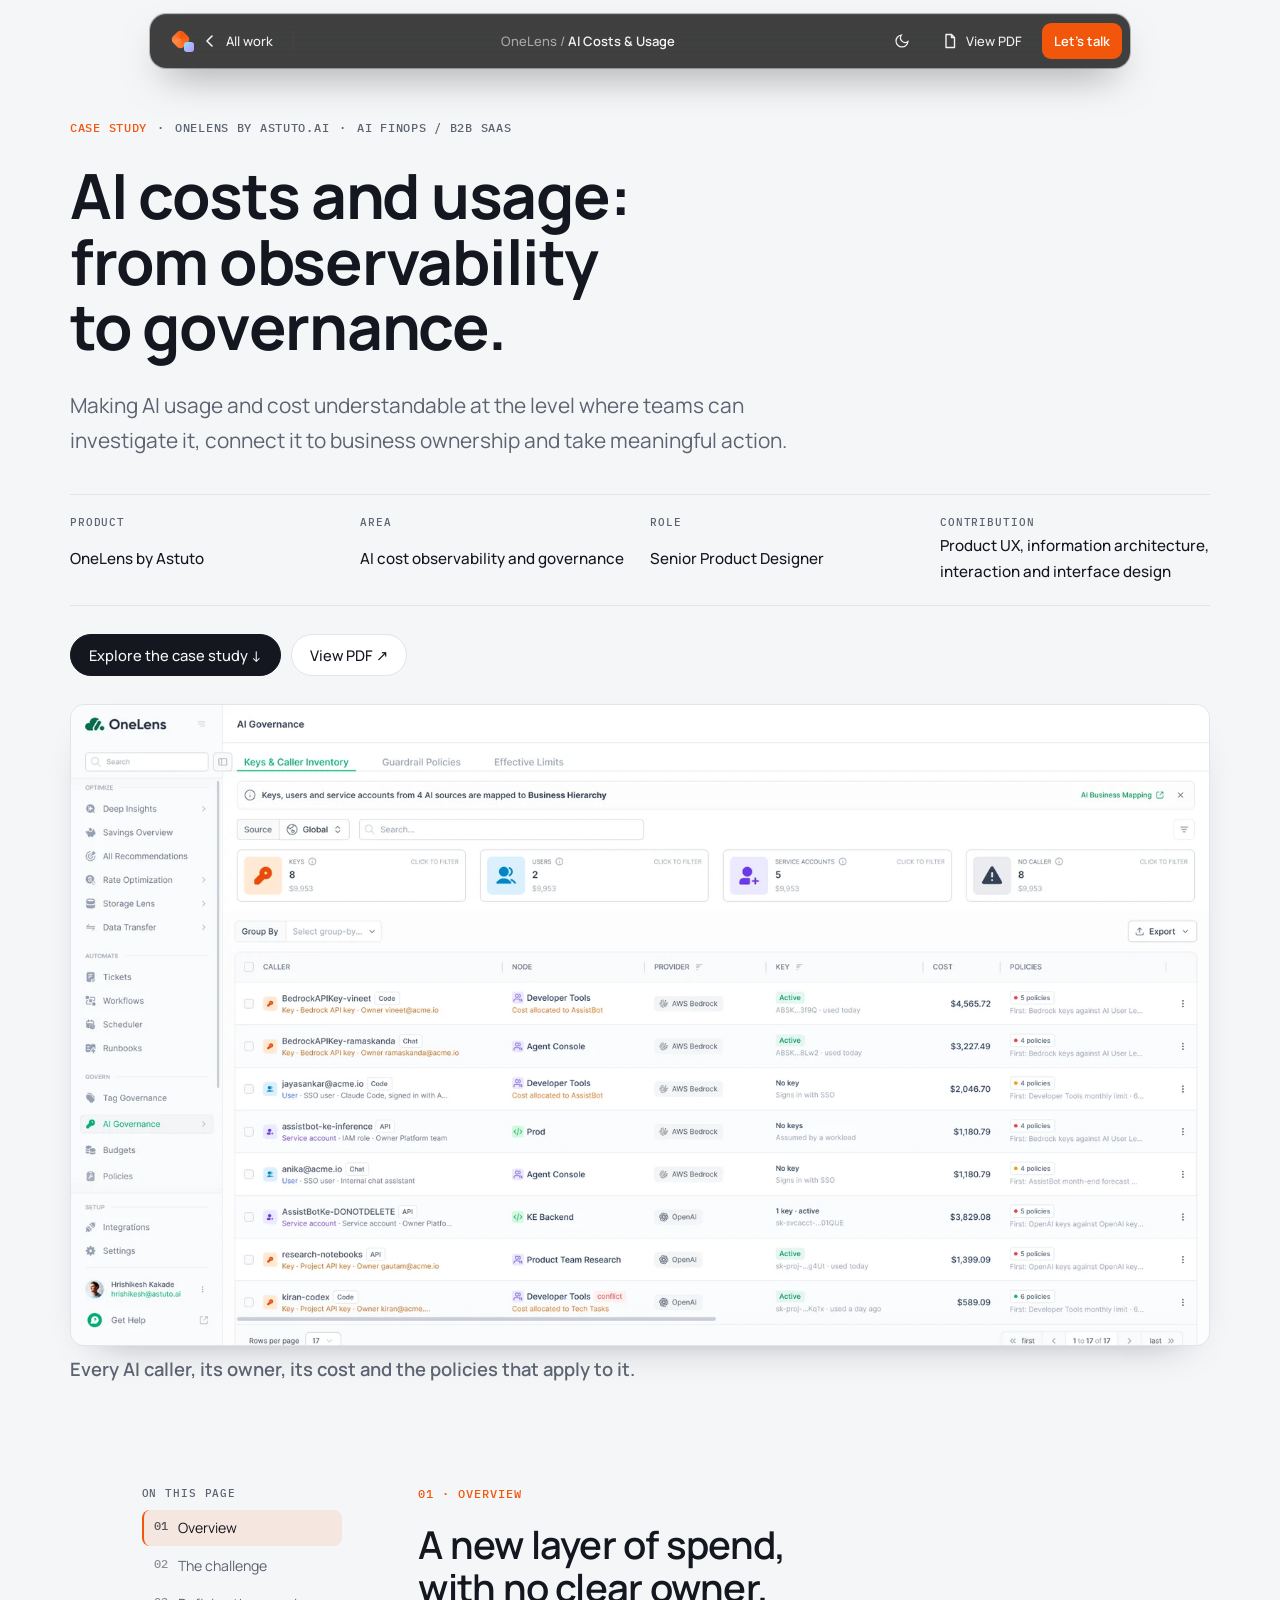
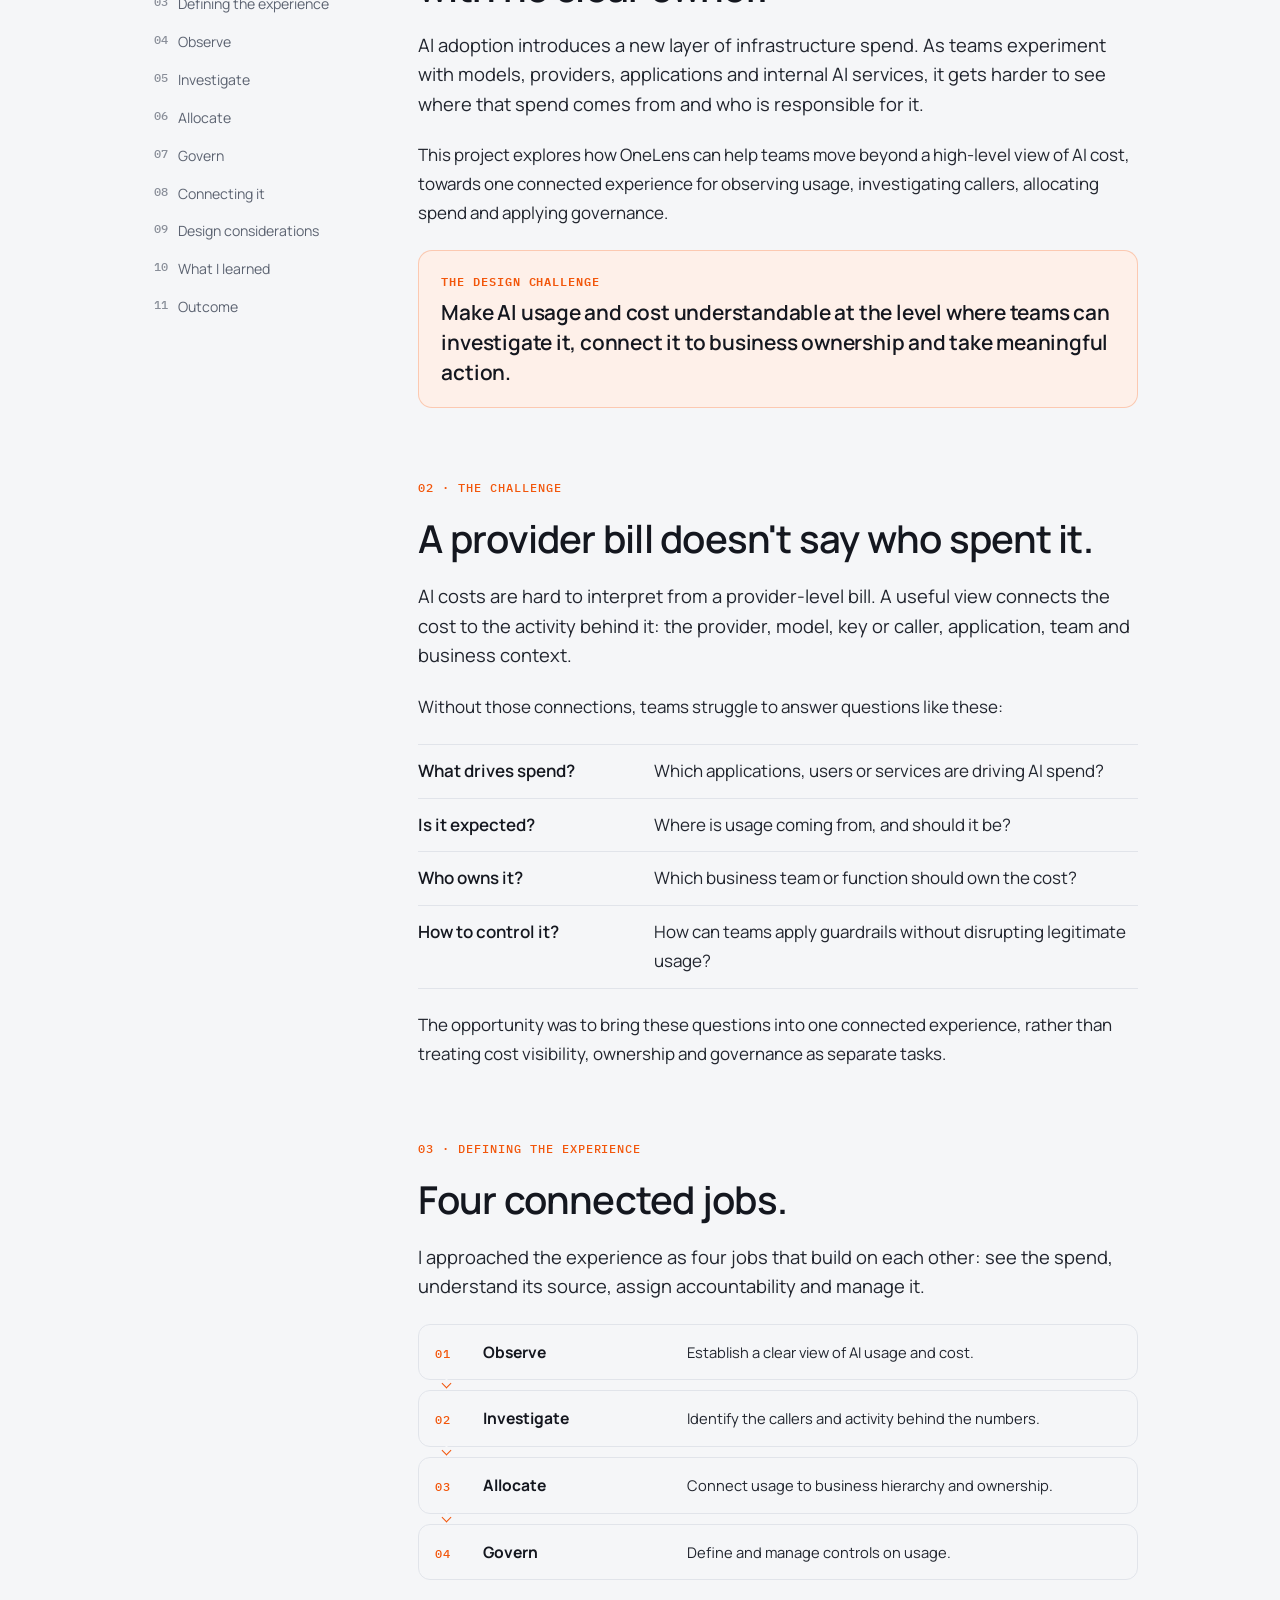
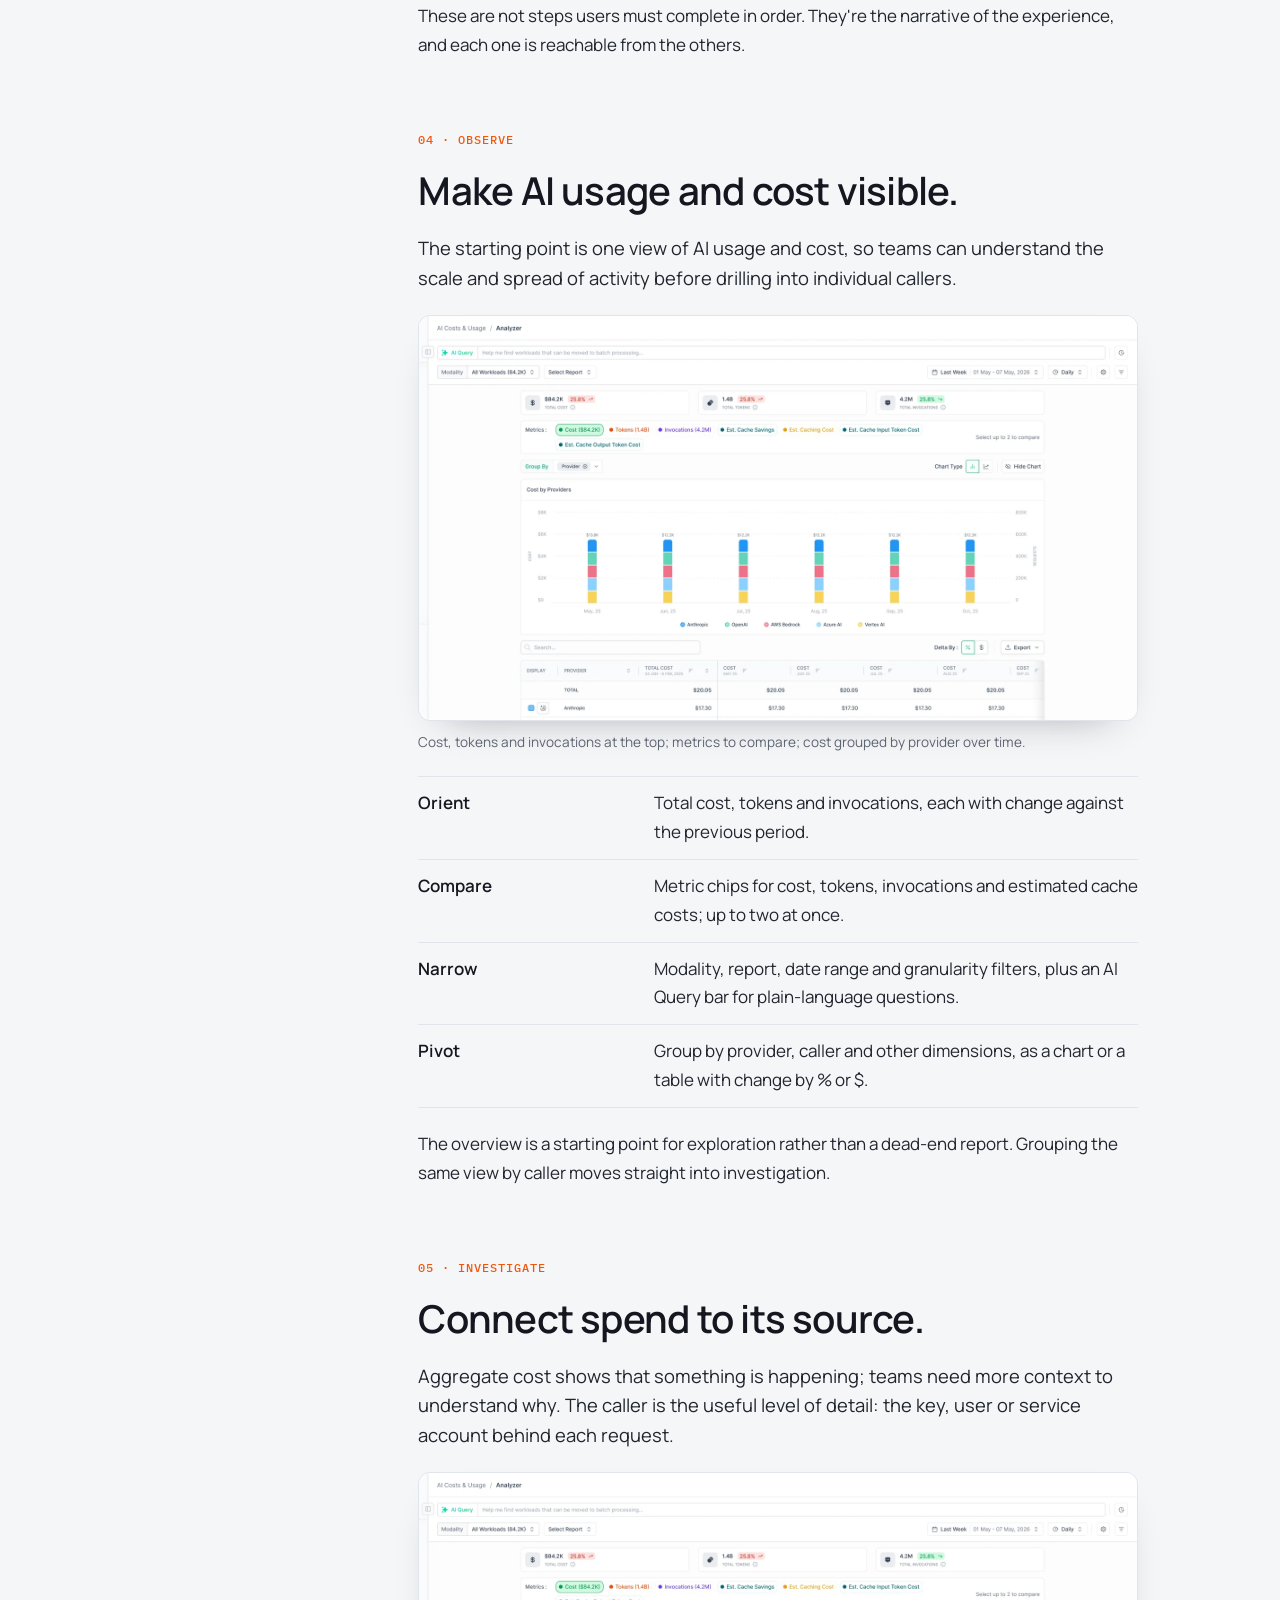
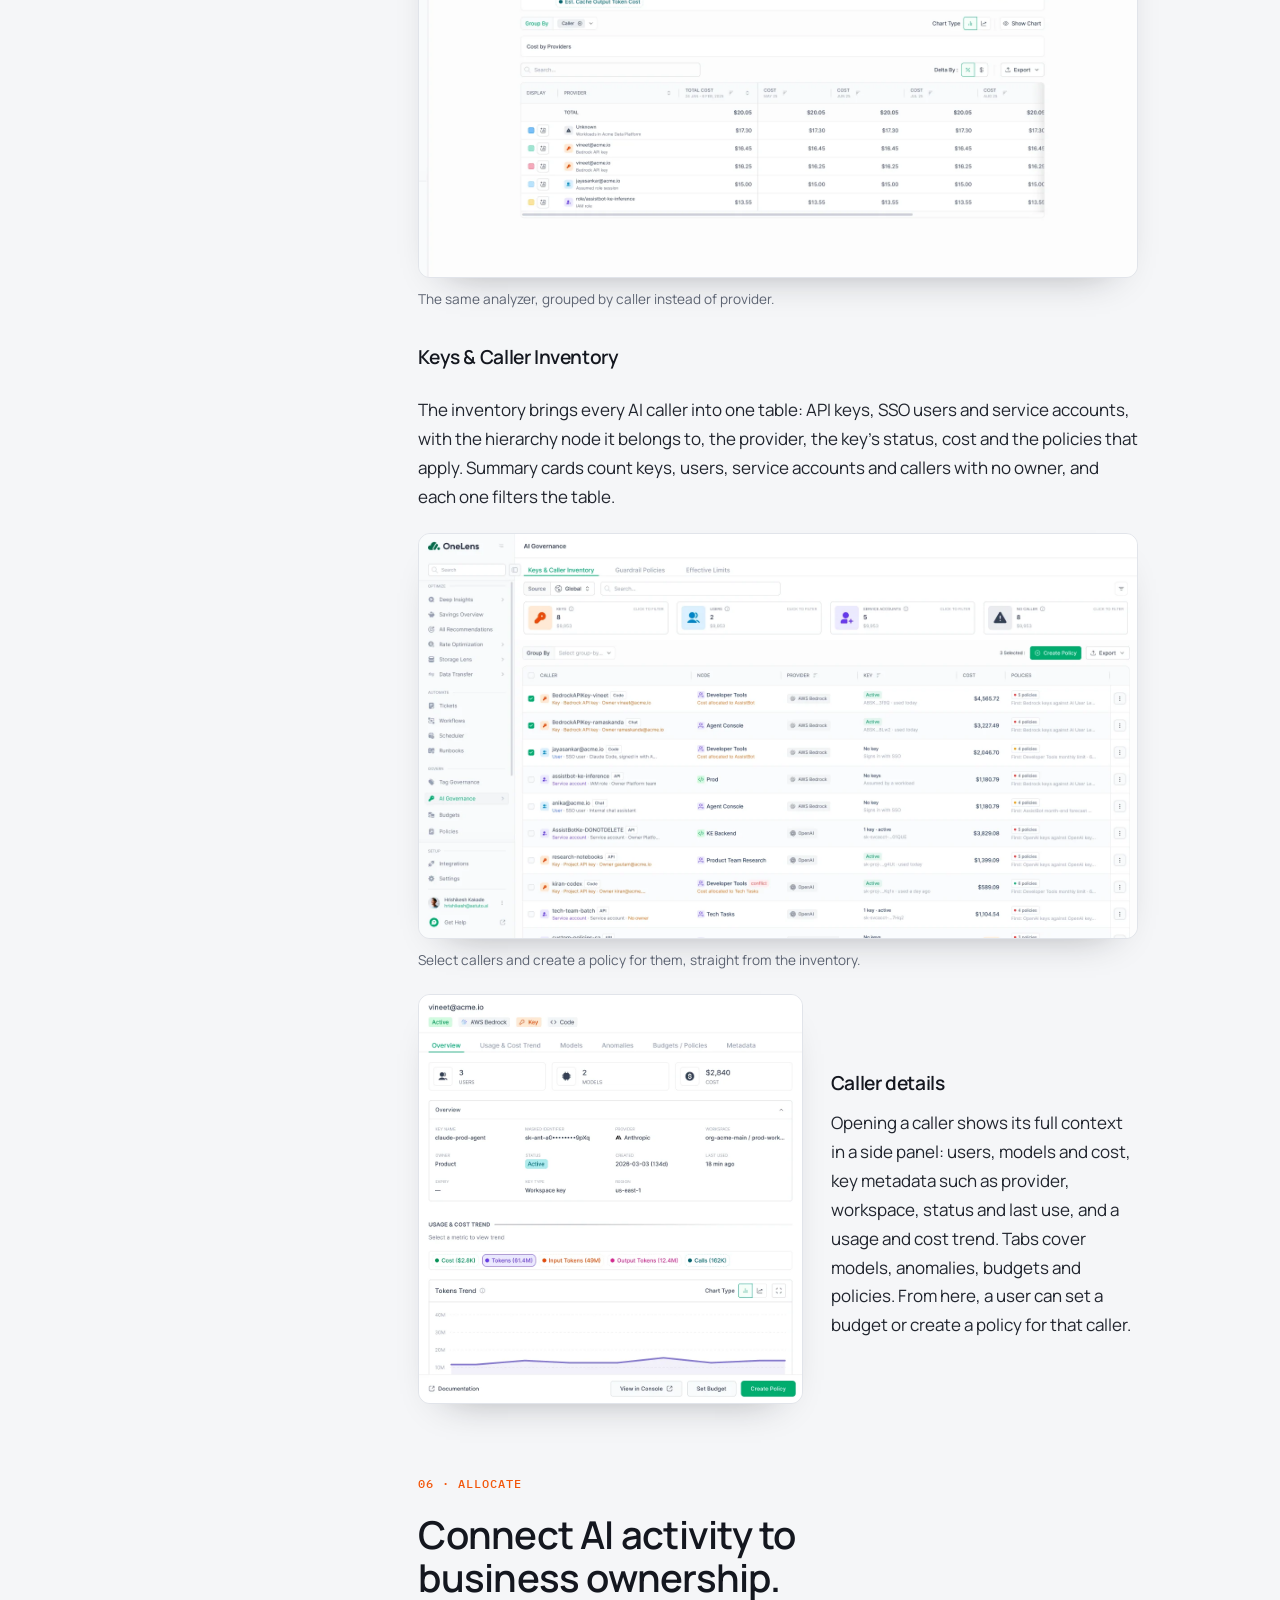
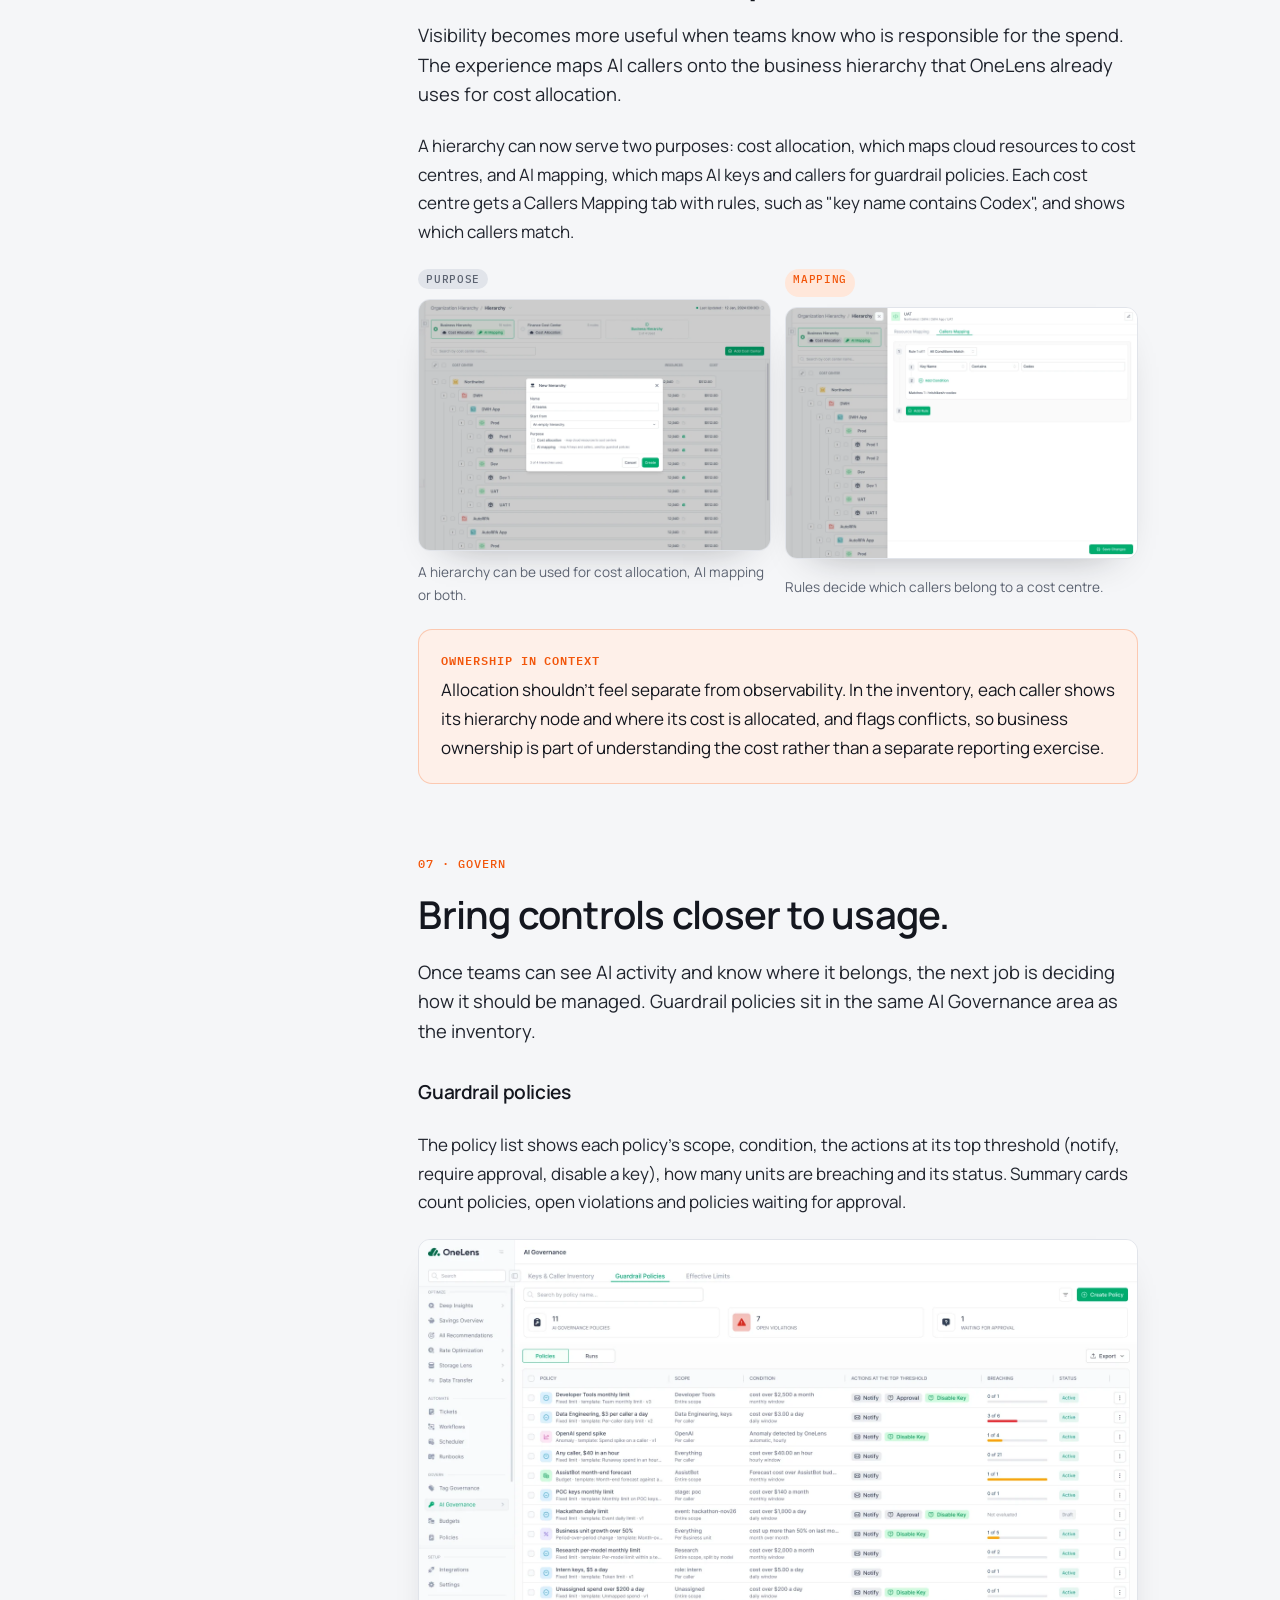
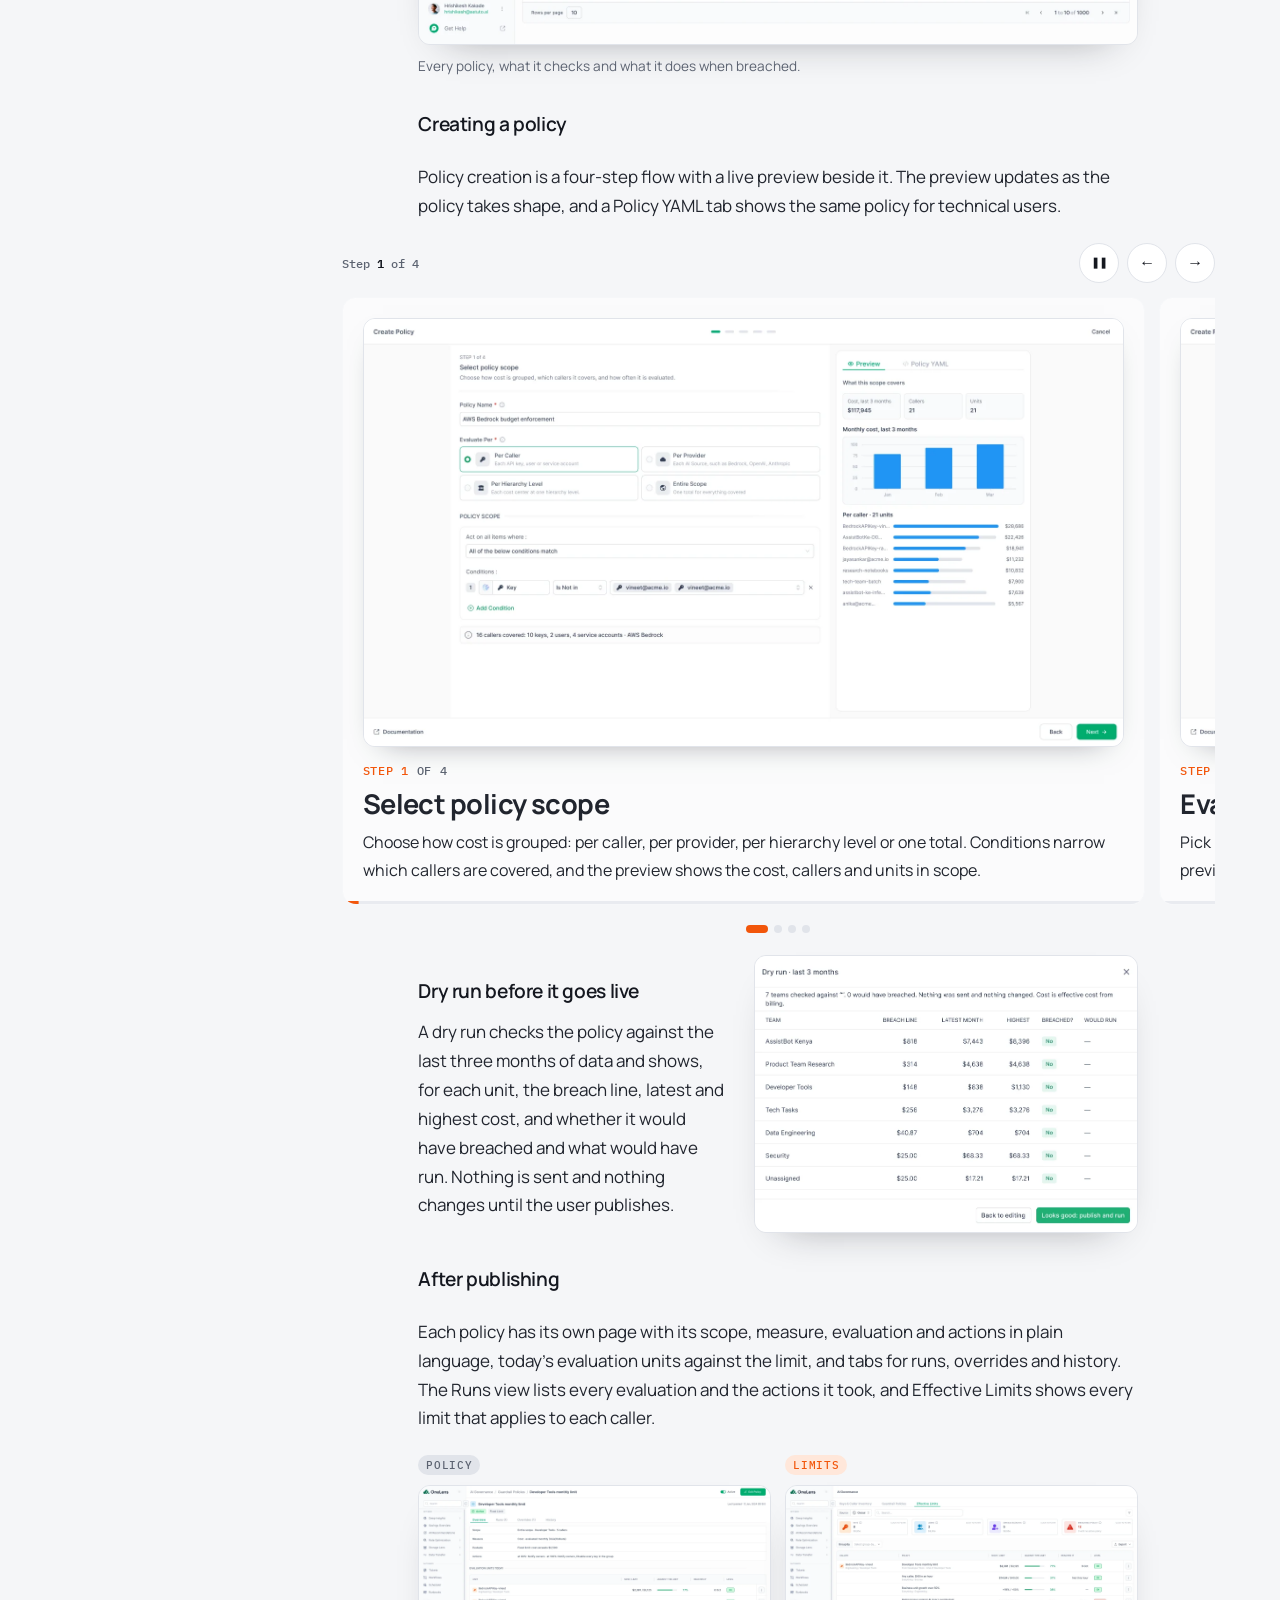
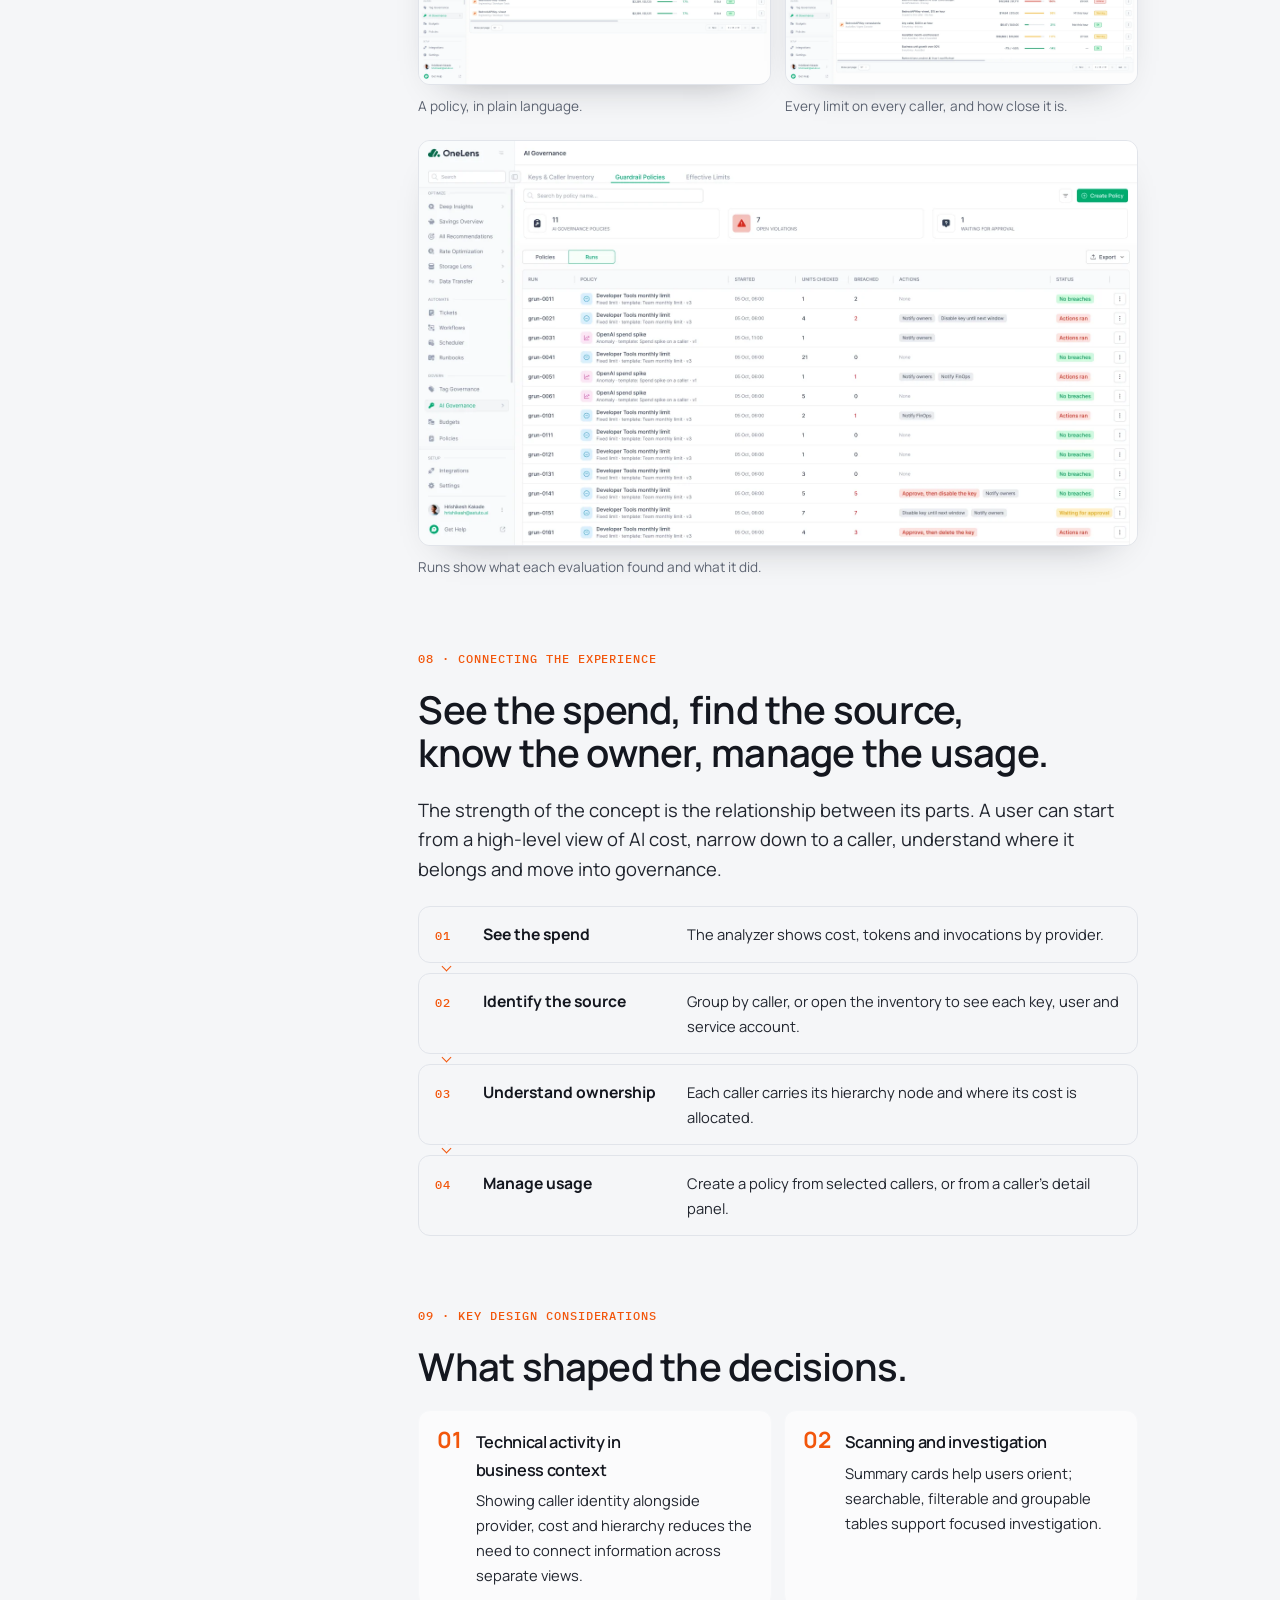
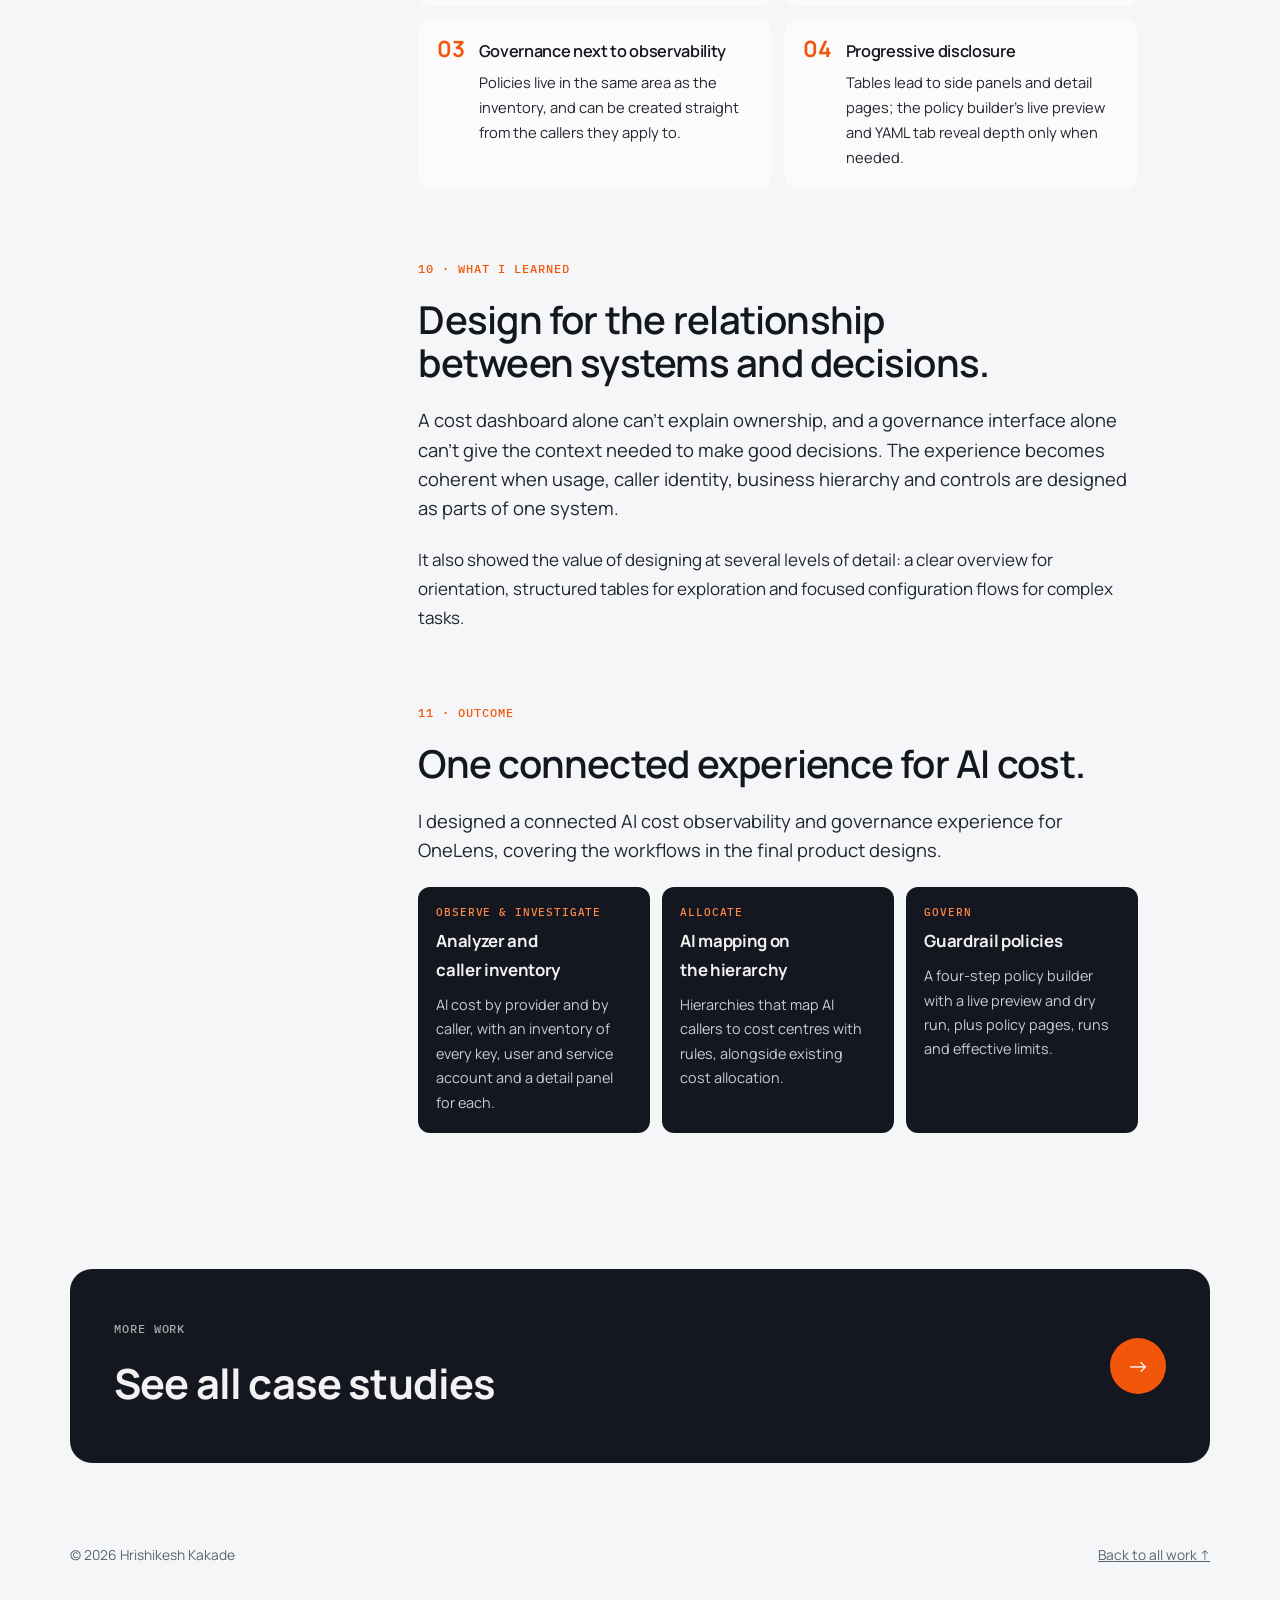
==== case-ai-costs.html @ 034a7f6f "Add AI Costs & Usage case study - New case study page (case-ai-costs.html) with anonymised Figma scr" ====
<!doctype html>
<html lang="en">
<head>
<meta charset="utf-8">
<meta name="viewport" content="width=device-width, initial-scale=1, viewport-fit=cover">
<meta name="description" content="Case study by Hrishikesh Kakade: designing AI cost observability and governance for OneLens by Astuto.ai.">
<title>AI Costs &amp; Usage — Hrishikesh Kakade</title>
<link rel="icon" href="favicon.svg" type="image/svg+xml">
<link rel="icon" href="favicon-32.png" sizes="32x32" type="image/png">
<link rel="apple-touch-icon" href="apple-touch-icon.png">
<link rel="preconnect" href="https://fonts.googleapis.com"><link rel="preconnect" href="https://fonts.gstatic.com" crossorigin><link rel="stylesheet" href="https://fonts.googleapis.com/css2?family=Manrope:wght@400;500;600;700;800&family=IBM+Plex+Mono:wght@400;500;600&display=swap">
<link rel="stylesheet" href="case.css">
</head>
<body>
<!-- Content source: the "AI Costs & Usage" tab of the Portfolio Case Studies doc.
     Screenshots come from anonymised copies of the AI Usage & Cost Observability & Governance Figma file, in img/ai/. -->
<nav class="cnav" aria-label="Case study">
  <a class="nbtn back" href="index.html#work" aria-label="Back to all work"><i class="mark" aria-hidden="true"></i><svg viewBox="0 0 16 16" fill="none" stroke="currentColor" stroke-width="1.6" stroke-linecap="round" stroke-linejoin="round" aria-hidden="true"><path d="M10 3L5 8l5 5"/></svg><span class="nlabel">All work</span></a>
  <span class="nsep" aria-hidden="true"></span>
  <div class="ntitle">OneLens / <b>AI Costs &amp; Usage</b></div>
  <button class="nbtn" id="themeBtn" aria-label="Switch colour theme"><svg viewBox="0 0 24 24" fill="none" stroke="currentColor" stroke-width="1.8" stroke-linecap="round" aria-hidden="true"><path d="M21 12.8A9 9 0 1 1 11.2 3a7 7 0 0 0 9.8 9.8z"/></svg></button>
  <a class="nbtn" href="#" data-pdf=""><svg viewBox="0 0 16 16" fill="none" stroke="currentColor" stroke-width="1.4" stroke-linejoin="round" aria-hidden="true"><path d="M4 1.5h5.5L12.5 4.5v10h-8.5z M9.5 1.5v3h3"/></svg><span class="nlabel">View PDF</span></a>
  <a class="nbtn nprimary" href="index.html#contact">Let's talk</a>
  <span class="nprog" aria-hidden="true"></span>
</nav>

<main>
  <header class="hero wrap">
    <div class="crumb"><b>Case study</b><span>·</span><span>OneLens by Astuto.ai</span><span>·</span><span>AI FinOps / B2B SaaS</span></div>
    <h1>AI costs and usage: from observability to governance.</h1>
    <p class="sum">Making AI usage and cost understandable at the level where teams can investigate it, connect it to business ownership and take meaningful action.</p>
    <dl class="meta">
      <div><dt>Product</dt><dd>OneLens by Astuto</dd></div>
      <div><dt>Area</dt><dd>AI cost observability and governance</dd></div>
      <div><dt>Role</dt><dd>Senior Product Designer</dd></div>
      <div><dt>Contribution</dt><dd>Product UX, information architecture, interaction and interface design</dd></div>
    </dl>
    <div class="hero-actions">
      <a class="btn primary" href="#overview">Explore the case study ↓</a>
      <a class="btn" href="#" data-pdf="">View PDF ↗</a>
    </div>
    <figure class="cover"><img class="shot" src="img/ai/inventory.webp" alt="Keys and Caller Inventory in AI Governance: keys, users and service accounts with their hierarchy node, provider, key status, cost and policies" width="1600" height="900" fetchpriority="high" decoding="async"><figcaption class="cover-cap">Every AI caller, its owner, its cost and the policies that apply to it.</figcaption></figure>
  </header>

  <div class="wrap body">
    <nav class="toc" aria-label="Contents">
      <span class="lbl">On this page</span>
      <a href="#overview"><i>01</i>Overview</a><a href="#challenge"><i>02</i>The challenge</a><a href="#experience"><i>03</i>Defining the experience</a><a href="#observe"><i>04</i>Observe</a><a href="#investigate"><i>05</i>Investigate</a><a href="#allocate"><i>06</i>Allocate</a><a href="#govern"><i>07</i>Govern</a><a href="#connecting"><i>08</i>Connecting it</a><a href="#considerations"><i>09</i>Design considerations</a><a href="#learnings"><i>10</i>What I learned</a><a href="#outcome"><i>11</i>Outcome</a>
    </nav>
    <article>

      <!-- 01 OVERVIEW -->
      <section class="sec" id="overview">
        <span class="sec-k">01 · Overview</span>
        <h2>A new layer of spend, with no clear owner.</h2>
        <p class="lead">AI adoption introduces a new layer of infrastructure spend. As teams experiment with models, providers, applications and internal AI services, it gets harder to see where that spend comes from and who is responsible for it.</p>
        <p>This project explores how OneLens can help teams move beyond a high-level view of AI cost, towards one connected experience for observing usage, investigating callers, allocating spend and applying governance.</p>
        <div class="callout hmw"><b>The design challenge</b><p>Make AI usage and cost understandable at the level where teams can investigate it, connect it to business ownership and take meaningful action.</p></div>
      </section>

      <!-- 02 CHALLENGE -->
      <section class="sec" id="challenge">
        <span class="sec-k">02 · The challenge</span>
        <h2>A provider bill doesn't say who spent it.</h2>
        <p class="lead">AI costs are hard to interpret from a provider-level bill. A useful view connects the cost to the activity behind it: the provider, model, key or caller, application, team and business context.</p>
        <p>Without those connections, teams struggle to answer questions like these:</p>
        <ul class="kv">
          <li><b>What drives spend?</b><span>Which applications, users or services are driving AI spend?</span></li>
          <li><b>Is it expected?</b><span>Where is usage coming from, and should it be?</span></li>
          <li><b>Who owns it?</b><span>Which business team or function should own the cost?</span></li>
          <li><b>How to control it?</b><span>How can teams apply guardrails without disrupting legitimate usage?</span></li>
        </ul>
        <p>The opportunity was to bring these questions into one connected experience, rather than treating cost visibility, ownership and governance as separate tasks.</p>
      </section>

      <!-- 03 EXPERIENCE -->
      <section class="sec" id="experience">
        <span class="sec-k">03 · Defining the experience</span>
        <h2>Four connected jobs.</h2>
        <p class="lead">I approached the experience as four jobs that build on each other: see the spend, understand its source, assign accountability and manage it.</p>
        <ol class="thread">
          <li><b>Observe</b><span>Establish a clear view of AI usage and cost.</span></li>
          <li><b>Investigate</b><span>Identify the callers and activity behind the numbers.</span></li>
          <li><b>Allocate</b><span>Connect usage to business hierarchy and ownership.</span></li>
          <li><b>Govern</b><span>Define and manage controls on usage.</span></li>
        </ol>
        <p>These are not steps users must complete in order. They're the narrative of the experience, and each one is reachable from the others.</p>
      </section>

      <!-- 04 OBSERVE -->
      <section class="sec" id="observe">
        <span class="sec-k">04 · Observe</span>
        <h2>Make AI usage and cost visible.</h2>
        <p class="lead">The starting point is one view of AI usage and cost, so teams can understand the scale and spread of activity before drilling into individual callers.</p>
        <figure><img class="shot" src="img/ai/analyzer.webp" alt="AI Costs and Usage Analyzer: total cost, tokens and invocations, metric chips, group by provider and a monthly cost chart by provider" width="1600" height="900" loading="lazy" decoding="async"><figcaption>Cost, tokens and invocations at the top; metrics to compare; cost grouped by provider over time.</figcaption></figure>
        <ul class="kv">
          <li><b>Orient</b><span>Total cost, tokens and invocations, each with change against the previous period.</span></li>
          <li><b>Compare</b><span>Metric chips for cost, tokens, invocations and estimated cache costs; up to two at once.</span></li>
          <li><b>Narrow</b><span>Modality, report, date range and granularity filters, plus an AI Query bar for plain-language questions.</span></li>
          <li><b>Pivot</b><span>Group by provider, caller and other dimensions, as a chart or a table with change by % or $.</span></li>
        </ul>
        <p>The overview is a starting point for exploration rather than a dead-end report. Grouping the same view by caller moves straight into investigation.</p>
      </section>

      <!-- 05 INVESTIGATE -->
      <section class="sec" id="investigate">
        <span class="sec-k">05 · Investigate</span>
        <h2>Connect spend to its source.</h2>
        <p class="lead">Aggregate cost shows that something is happening; teams need more context to understand why. The caller is the useful level of detail: the key, user or service account behind each request.</p>
        <figure><img class="shot" src="img/ai/analyzer-callers.webp" alt="Analyzer grouped by caller: unknown workloads, API keys, an assumed role session and an IAM role, each with cost by month" width="1600" height="900" loading="lazy" decoding="async"><figcaption>The same analyzer, grouped by caller instead of provider.</figcaption></figure>
        <h3>Keys &amp; Caller Inventory</h3>
        <p>The inventory brings every AI caller into one table: API keys, SSO users and service accounts, with the hierarchy node it belongs to, the provider, the key's status, cost and the policies that apply. Summary cards count keys, users, service accounts and callers with no owner, and each one filters the table.</p>
        <figure><img class="shot" src="img/ai/inventory-select.webp" alt="Caller inventory with three callers selected and a Create Policy button in the toolbar" width="1600" height="900" loading="lazy" decoding="async"><figcaption>Select callers and create a policy for them, straight from the inventory.</figcaption></figure>
        <div class="feature flip">
          <div class="txt"><h3>Caller details</h3><p>Opening a caller shows its full context in a side panel: users, models and cost, key metadata such as provider, workspace, status and last use, and a usage and cost trend. Tabs cover models, anomalies, budgets and policies. From here, a user can set a budget or create a policy for that caller.</p></div>
          <img class="shot tall" src="img/ai/key-detail.webp" alt="Caller detail panel: overview tab with users, models and cost, key metadata, usage and cost trend, and actions to set a budget or create a policy" width="960" height="1024" loading="lazy" decoding="async">
        </div>
      </section>

      <!-- 06 ALLOCATE -->
      <section class="sec" id="allocate">
        <span class="sec-k">06 · Allocate</span>
        <h2>Connect AI activity to business ownership.</h2>
        <p class="lead">Visibility becomes more useful when teams know who is responsible for the spend. The experience maps AI callers onto the business hierarchy that OneLens already uses for cost allocation.</p>
        <p>A hierarchy can now serve two purposes: cost allocation, which maps cloud resources to cost centres, and AI mapping, which maps AI keys and callers for guardrail policies. Each cost centre gets a Callers Mapping tab with rules, such as "key name contains Codex", and shows which callers match.</p>
        <div class="pair">
          <figure><span class="pill">Purpose</span><img class="shot" src="img/ai/new-hierarchy.webp" alt="New hierarchy dialog with purpose options: cost allocation and AI mapping" width="1440" height="1024" loading="lazy" decoding="async"><figcaption>A hierarchy can be used for cost allocation, AI mapping or both.</figcaption></figure>
          <figure><span class="pill">Mapping</span><img class="shot" src="img/ai/callers-mapping.webp" alt="Callers Mapping tab for a cost centre: a rule where key name contains Codex, with one match" width="1440" height="1024" loading="lazy" decoding="async"><figcaption>Rules decide which callers belong to a cost centre.</figcaption></figure>
        </div>
        <div class="callout"><b>Ownership in context</b><p>Allocation shouldn't feel separate from observability. In the inventory, each caller shows its hierarchy node and where its cost is allocated, and flags conflicts, so business ownership is part of understanding the cost rather than a separate reporting exercise.</p></div>
      </section>

      <!-- 07 GOVERN -->
      <section class="sec" id="govern">
        <span class="sec-k">07 · Govern</span>
        <h2>Bring controls closer to usage.</h2>
        <p class="lead">Once teams can see AI activity and know where it belongs, the next job is deciding how it should be managed. Guardrail policies sit in the same AI Governance area as the inventory.</p>
        <h3>Guardrail policies</h3>
        <p>The policy list shows each policy's scope, condition, the actions at its top threshold (notify, require approval, disable a key), how many units are breaching and its status. Summary cards count policies, open violations and policies waiting for approval.</p>
        <figure><img class="shot" src="img/ai/policies.webp" alt="Guardrail Policies list: 11 policies, 7 open violations, 1 waiting for approval, with scope, condition, actions, breaching and status" width="1600" height="900" loading="lazy" decoding="async"><figcaption>Every policy, what it checks and what it does when breached.</figcaption></figure>
        <h3>Creating a policy</h3>
        <p>Policy creation is a four-step flow with a live preview beside it. The preview updates as the policy takes shape, and a Policy YAML tab shows the same policy for technical users.</p>
        <div class="stages wide" aria-roledescription="carousel" aria-label="The four steps of creating a policy">
          <div class="stages-bar">
            <span class="stages-count" aria-live="polite">Step <b id="stageNow">1</b> of 4</span>
            <div class="stages-nav"><button type="button" class="sbtn" id="stagePlay" aria-pressed="true" aria-label="Pause auto-play">❚❚</button><button type="button" class="sbtn" id="stagePrev" aria-label="Previous step">←</button><button type="button" class="sbtn" id="stageNext" aria-label="Next step">→</button></div>
          </div>
          <ol class="stages-track" id="stageTrack">
            <li class="sc" id="stage-1">
              <img class="shot" src="img/ai/step-1.webp" alt="Step 1, Select policy scope: evaluate per caller, provider, hierarchy level or entire scope, with conditions and a live preview" width="1600" height="900" loading="lazy" decoding="async">
              <div class="sc-txt"><span class="sc-n">Step 1 <i>of 4</i></span><h4>Select policy scope</h4><p>Choose how cost is grouped: per caller, per provider, per hierarchy level or one total. Conditions narrow which callers are covered, and the preview shows the cost, callers and units in scope.</p></div>
            </li>
            <li class="sc" id="stage-2">
              <img class="shot" src="img/ai/step-2.webp" alt="Step 2, Evaluate: choose fixed limit, budget, anomaly or period-over-period change, then select a budget" width="1600" height="900" loading="lazy" decoding="async">
              <div class="sc-txt"><span class="sc-n">Step 2 <i>of 4</i></span><h4>Evaluate</h4><p>Pick how the scoped cost is judged: a fixed limit, a prepared budget, an anomaly or growth against a previous period. A budget can be selected or created without leaving the flow.</p></div>
            </li>
            <li class="sc" id="stage-3">
              <img class="shot" src="img/ai/step-3.webp" alt="Step 3, Thresholds and actions: when forecasted cost reaches 80% of the line item budget, notify owners" width="1600" height="900" loading="lazy" decoding="async">
              <div class="sc-txt"><span class="sc-n">Step 3 <i>of 4</i></span><h4>Thresholds &amp; actions</h4><p>Set when the policy acts, such as forecasted cost reaching 80% of the budget, and what happens next. Several threshold rules can stack, each with its own actions.</p></div>
            </li>
            <li class="sc" id="stage-4">
              <img class="shot" src="img/ai/step-4.webp" alt="Step 4, Publish: effective dates, how often to evaluate, policy owner, with dry run, save as draft and publish" width="1600" height="900" loading="lazy" decoding="async">
              <div class="sc-txt"><span class="sc-n">Step 4 <i>of 4</i></span><h4>Publish</h4><p>Set effective dates, how often the policy checks and who owns it. The summary on the right restates the policy in plain language before it goes live.</p></div>
            </li>
          </ol>
          <div class="stages-dots" role="tablist" aria-label="Choose a step"><button type="button" role="tab" aria-label="Step 1" data-i="0"></button><button type="button" role="tab" aria-label="Step 2" data-i="1"></button><button type="button" role="tab" aria-label="Step 3" data-i="2"></button><button type="button" role="tab" aria-label="Step 4" data-i="3"></button></div>
        </div>
        <div class="feature">
          <div class="txt"><h3>Dry run before it goes live</h3><p>A dry run checks the policy against the last three months of data and shows, for each unit, the breach line, latest and highest cost, and whether it would have breached and what would have run. Nothing is sent and nothing changes until the user publishes.</p></div>
          <img class="shot tall" src="img/ai/dry-run.webp" alt="Dry run modal: seven teams checked against the policy over the last three months, none would have breached" width="869" height="628" loading="lazy" decoding="async">
        </div>
        <h3>After publishing</h3>
        <p>Each policy has its own page with its scope, measure, evaluation and actions in plain language, today's evaluation units against the limit, and tabs for runs, overrides and history. The Runs view lists every evaluation and the actions it took, and Effective Limits shows every limit that applies to each caller.</p>
        <div class="pair">
          <figure><span class="pill">Policy</span><img class="shot" src="img/ai/policy-detail.webp" alt="Policy detail page for Developer Tools monthly limit, with scope, measure, evaluate, actions and evaluation units today" width="1600" height="900" loading="lazy" decoding="async"><figcaption>A policy, in plain language.</figcaption></figure>
          <figure><span class="pill">Limits</span><img class="shot" src="img/ai/limits.webp" alt="Effective Limits: each caller with the policies that apply, now versus limit, progress against the limit, when it will reach it and level" width="1600" height="900" loading="lazy" decoding="async"><figcaption>Every limit on every caller, and how close it is.</figcaption></figure>
        </div>
        <figure><img class="shot" src="img/ai/runs.webp" alt="Policy runs: each run with units checked, breaches, actions taken and status, including one waiting for approval" width="1600" height="900" loading="lazy" decoding="async"><figcaption>Runs show what each evaluation found and what it did.</figcaption></figure>
      </section>

      <!-- 08 CONNECTING -->
      <section class="sec" id="connecting">
        <span class="sec-k">08 · Connecting the experience</span>
        <h2>See the spend, find the source, know the owner, manage the usage.</h2>
        <p class="lead">The strength of the concept is the relationship between its parts. A user can start from a high-level view of AI cost, narrow down to a caller, understand where it belongs and move into governance.</p>
        <ol class="thread">
          <li><b>See the spend</b><span>The analyzer shows cost, tokens and invocations by provider.</span></li>
          <li><b>Identify the source</b><span>Group by caller, or open the inventory to see each key, user and service account.</span></li>
          <li><b>Understand ownership</b><span>Each caller carries its hierarchy node and where its cost is allocated.</span></li>
          <li><b>Manage usage</b><span>Create a policy from selected callers, or from a caller's detail panel.</span></li>
        </ol>
      </section>

      <!-- 09 CONSIDERATIONS -->
      <section class="sec" id="considerations">
        <span class="sec-k">09 · Key design considerations</span>
        <h2>What shaped the decisions.</h2>
        <div class="numcards">
          <div><i>01</i><h4>Technical activity in business context</h4><p>Showing caller identity alongside provider, cost and hierarchy reduces the need to connect information across separate views.</p></div>
          <div><i>02</i><h4>Scanning and investigation</h4><p>Summary cards help users orient; searchable, filterable and groupable tables support focused investigation.</p></div>
          <div><i>03</i><h4>Governance next to observability</h4><p>Policies live in the same area as the inventory, and can be created straight from the callers they apply to.</p></div>
          <div><i>04</i><h4>Progressive disclosure</h4><p>Tables lead to side panels and detail pages; the policy builder's live preview and YAML tab reveal depth only when needed.</p></div>
        </div>
      </section>

      <!-- 10 LEARNINGS -->
      <section class="sec" id="learnings">
        <span class="sec-k">10 · What I learned</span>
        <h2>Design for the relationship between systems and decisions.</h2>
        <p class="lead">A cost dashboard alone can't explain ownership, and a governance interface alone can't give the context needed to make good decisions. The experience becomes coherent when usage, caller identity, business hierarchy and controls are designed as parts of one system.</p>
        <p>It also showed the value of designing at several levels of detail: a clear overview for orientation, structured tables for exploration and focused configuration flows for complex tasks.</p>
      </section>

      <!-- 11 OUTCOME -->
      <section class="sec" id="outcome">
        <span class="sec-k">11 · Outcome</span>
        <h2>One connected experience for AI cost.</h2>
        <p class="lead">I designed a connected AI cost observability and governance experience for OneLens, covering the workflows in the final product designs.</p>
        <div class="outs">
          <div><span class="k">Observe &amp; investigate</span><h4>Analyzer and caller inventory</h4><p>AI cost by provider and by caller, with an inventory of every key, user and service account and a detail panel for each.</p></div>
          <div><span class="k">Allocate</span><h4>AI mapping on the hierarchy</h4><p>Hierarchies that map AI callers to cost centres with rules, alongside existing cost allocation.</p></div>
          <div><span class="k">Govern</span><h4>Guardrail policies</h4><p>A four-step policy builder with a live preview and dry run, plus policy pages, runs and effective limits.</p></div>
        </div>
      </section>

    </article>
  </div>

  <div class="wrap nextwrap">
    <a class="next" href="index.html#work"><div><span class="k">More work</span><h3>See all case studies</h3></div><span class="arrow" aria-hidden="true">→</span></a>
  </div>
  <footer class="wrap foot"><span>© 2026 Hrishikesh Kakade</span><a href="index.html#work" class="back">Back to all work ↑</a></footer>
</main>
<div class="toast" id="toast" hidden></div>
<script src="case.js"></script>
</body>
</html>
---- case.css ----
/* Case study pages: shared styles. Layout: floating nav, wide hero with cover, then a sticky contents rail beside a 720px reading column; figures can break out wide. */
:root{
  --bg:#F5F6F8; --surface:#FFFFFF; --ink:#14171F; --muted:#5C6371; --line:#E1E4EA; --grid:#C9CED8;
  --select:#F2560B; --select-soft:#FFE7DA; --mint:#D5ECFF; --lilac:#EBDDFF; --peach:#F4DBFF; --violet:#9B6BFF;
  --grad:linear-gradient(135deg,#7FE7FF,#C98BFF);
  --glass:color-mix(in srgb,var(--surface) 60%,transparent); --glass-edge:color-mix(in srgb,#FFFFFF 70%,var(--line));
  --f-display:"Manrope","Avenir Next",system-ui,sans-serif;
  --f-body:"Manrope",system-ui,-apple-system,"Segoe UI",sans-serif;
  --f-mono:"IBM Plex Mono",ui-monospace,"SF Mono",Menlo,monospace;
  --r:14px; --read:720px;
  color-scheme:light;
}
@media (prefers-color-scheme: dark){:root:not([data-theme="light"]){
  --bg:#0F1115; --surface:#171A21; --ink:#ECEEF2; --muted:#9AA1AE; --line:#272B35; --grid:#2E3440;
  --select:#FF6A1F; --select-soft:#3B1E0F; --mint:#17304A; --lilac:#2E2350; --peach:#3A2350; --violet:#B08CFF;
  --glass:color-mix(in srgb,var(--surface) 55%,transparent); --glass-edge:color-mix(in srgb,#FFFFFF 10%,transparent); color-scheme:dark}}
:root[data-theme="dark"]{
  --bg:#0F1115; --surface:#171A21; --ink:#ECEEF2; --muted:#9AA1AE; --line:#272B35; --grid:#2E3440;
  --select:#FF6A1F; --select-soft:#3B1E0F; --mint:#17304A; --lilac:#2E2350; --peach:#3A2350; --violet:#B08CFF;
  --glass:color-mix(in srgb,var(--surface) 55%,transparent); --glass-edge:color-mix(in srgb,#FFFFFF 10%,transparent); color-scheme:dark}

*{box-sizing:border-box}
[hidden]{display:none!important}
html{scroll-behavior:smooth;padding-top:env(safe-area-inset-top,0px);padding-bottom:env(safe-area-inset-bottom,0px)}
@media (prefers-reduced-motion:reduce){html{scroll-behavior:auto}*{transition:none!important;animation:none!important}}
body{margin:0;background:var(--bg);color:var(--ink);font:17px/1.7 var(--f-body);-webkit-font-smoothing:antialiased}
body::before{content:"";position:fixed;inset:0 0 auto;height:env(safe-area-inset-top,0px);z-index:60;background:var(--bg)}
img{max-width:100%;display:block}
a{color:inherit}
:focus-visible{outline:2px solid var(--select);outline-offset:3px;border-radius:6px}
h1,h2,h3,h4{font-family:var(--f-display);text-wrap:balance;margin:0;letter-spacing:-.02em}
p{margin:0}
.wrap{max-width:1180px;margin:0 auto;padding-left:max(20px,env(safe-area-inset-left,0px));padding-right:max(20px,env(safe-area-inset-right,0px))}

/* Nav: same dark floating bar as the home page */
.cnav{position:fixed;z-index:70;top:calc(env(safe-area-inset-top,0px) + 14px);left:0;right:0;margin:0 auto;
  width:min(980px,calc(100% - 2 * max(16px,env(safe-area-inset-left,0px))));height:54px;padding:0 8px;border-radius:16px;
  display:flex;align-items:center;gap:8px;background:color-mix(in srgb,#2C2C2C 90%,transparent);color:#F2F2F2;
  -webkit-backdrop-filter:blur(14px) saturate(150%);backdrop-filter:blur(14px) saturate(150%);
  box-shadow:inset 0 1px 0 rgba(255,255,255,.08),0 0 0 1px rgba(0,0,0,.25),0 18px 40px -16px rgba(0,0,0,.5);overflow:hidden}
.cnav a,.cnav button{color:inherit;text-decoration:none}
.nbtn{height:36px;display:inline-flex;align-items:center;gap:8px;padding:0 12px;border-radius:9px;border:0;background:none;font:500 13px var(--f-body);cursor:pointer;white-space:nowrap}
.nbtn:hover{background:#444}
.nbtn svg{width:16px;height:16px;flex:none}
.mark{position:relative;width:24px;height:24px;flex:none;display:block}
.mark::before{content:"";position:absolute;left:3px;top:3px;width:15px;height:15px;border-radius:4.5px;transform:rotate(45deg);background:conic-gradient(from 210deg,#FF8A45,#F2560B,#FF6A1F,#FF8A45)}
.mark::after{content:"";position:absolute;right:0;bottom:1px;width:10px;height:10px;border-radius:3px;background:var(--grad)}
.nsep{width:1px;height:20px;background:#444;flex:none}
.ntitle{flex:1;min-width:0;text-align:center;font:500 13px var(--f-body);color:#A8A8A8;overflow:hidden;text-overflow:ellipsis;white-space:nowrap}
.ntitle b{color:#F2F2F2;font-weight:600}
.nprimary{background:var(--select)!important;color:#fff!important;font-weight:600}
.nprimary:hover{filter:brightness(1.08)}
.nprog{position:absolute;left:0;bottom:0;height:2px;width:100%;background:var(--select);transform-origin:0 50%;transform:scaleX(0)}
@media (max-width:760px){.ntitle,.nsep,.nlabel{display:none}.cnav{justify-content:space-between}}

/* Hero */
.hero{padding-block:120px 48px;display:grid;gap:28px}
.crumb{font:500 .75rem var(--f-mono);letter-spacing:.06em;text-transform:uppercase;color:var(--muted);display:flex;gap:10px;flex-wrap:wrap;align-items:center}
.crumb b{color:var(--select);font-weight:500}
.hero h1{font-size:clamp(2.2rem,5vw,3.9rem);line-height:1.05;font-weight:700;max-width:20ch}
.hero .sum.hmw{padding-left:18px;border-left:3px solid var(--select)}
.hero .sum{font-size:clamp(1.1rem,1.8vw,1.3rem);color:var(--muted);max-width:60ch}
.meta{display:grid;grid-template-columns:repeat(4,minmax(0,1fr));gap:20px;margin:8px 0 0;padding:20px 0;border-block:1px solid var(--line)}
.meta div{display:grid;gap:4px;min-width:0}
.meta dt{font:500 .68rem var(--f-mono);letter-spacing:.08em;text-transform:uppercase;color:var(--muted)}
.meta dd{margin:0;font-weight:500;font-size:.95rem}
.hero-actions{display:flex;gap:10px;flex-wrap:wrap}
.btn{display:inline-flex;align-items:center;gap:8px;font:500 .92rem var(--f-body);padding:10px 18px;border-radius:999px;border:1px solid var(--line);background:var(--surface);color:var(--ink);text-decoration:none;cursor:pointer}
.btn:hover{border-color:var(--ink)}
.btn.primary{background:var(--ink);color:var(--bg);border-color:var(--ink)}
@media (max-width:760px){.meta{grid-template-columns:1fr 1fr}}

/* Placeholder: shows where an image goes and at what size */
.ph{position:relative;width:100%;max-width:100%;aspect-ratio:16/9;border-radius:var(--r);border:1.5px dashed color-mix(in srgb,var(--select) 45%,var(--line));
  background-color:var(--surface);background-image:radial-gradient(var(--grid) 1px,transparent 1px);background-size:18px 18px;
  display:grid;place-items:center;text-align:center;color:var(--muted);overflow:hidden}
.ph.r43{aspect-ratio:4/3}.ph.r11{aspect-ratio:1}.ph.r34{aspect-ratio:3/4}.ph.r219{aspect-ratio:21/9}
.ph>span:not(.ph-tag){display:grid;gap:6px;justify-items:center;font:500 .78rem var(--f-mono);padding:12px}
.ph>span:not(.ph-tag)::before{content:"";width:34px;height:34px;border-radius:8px;border:1.5px solid currentColor;opacity:.6;
  background:linear-gradient(135deg,transparent 46%,currentColor 47% 53%,transparent 54%)}
.ph-tag{position:absolute;left:10px;top:10px;font:500 .65rem var(--f-mono);color:var(--select);background:var(--select-soft);padding:3px 7px;border-radius:4px}
figure{margin:0;display:grid;gap:10px}
figcaption{font-size:.85rem;color:var(--muted)}
.todo{color:var(--muted);background:color-mix(in srgb,var(--select) 8%,transparent);border-radius:4px;padding:0 4px;box-decoration-break:clone;-webkit-box-decoration-break:clone}

/* Body: contents rail + reading column */
.body{display:grid;grid-template-columns:200px minmax(0,var(--read));gap:clamp(32px,6vw,90px);padding-block:56px 40px;justify-content:center}
.toc{position:sticky;top:96px;align-self:start;display:grid;gap:2px;font-size:.88rem}
.toc .lbl{font:500 .68rem var(--f-mono);letter-spacing:.08em;text-transform:uppercase;color:var(--muted);margin-bottom:8px}
.toc a{display:flex;gap:10px;padding:6px 10px;border-radius:8px;color:var(--muted);text-decoration:none;border-left:2px solid transparent}
.toc a i{font:500 .72rem var(--f-mono);font-style:normal;opacity:.7;padding-top:2px}
.toc a:hover{color:var(--ink)}
.toc a.on{color:var(--ink);background:color-mix(in srgb,var(--select) 10%,transparent);border-left-color:var(--select)}
@media (max-width:980px){.body{grid-template-columns:minmax(0,1fr)}.toc{display:none}}

.sec{display:grid;gap:22px;padding-bottom:72px;scroll-margin-top:96px;min-width:0}
.sec-k{font:500 .75rem var(--f-mono);letter-spacing:.08em;text-transform:uppercase;color:var(--select)}
.sec h2{font-size:clamp(1.7rem,3.4vw,2.4rem);line-height:1.12;font-weight:600}
.sec h3{font-size:1.2rem;font-weight:600;margin-top:8px}
.sec p{color:color-mix(in srgb,var(--ink) 82%,var(--muted))}
.lead{font-size:1.15rem;line-height:1.6}
.sec ul,.sec ol{margin:0;padding-left:1.2rem;display:grid;gap:8px;color:color-mix(in srgb,var(--ink) 82%,var(--muted))}
.wide{margin-inline:calc(-1 * min(120px,6vw))}
@media (max-width:980px){.wide{margin-inline:0}}

/* Components */
.tldr{display:grid;grid-template-columns:repeat(3,minmax(0,1fr));gap:12px}
.tldr div{background:var(--glass);border:1px solid var(--glass-edge);border-radius:12px;padding:16px;display:grid;gap:6px;align-content:start}
.tldr b{font:500 .7rem var(--f-mono);letter-spacing:.08em;text-transform:uppercase;color:var(--select)}
.tldr p{font-size:.92rem}
.quote{margin:8px 0;padding:6px 0 6px 22px;border-left:3px solid var(--select);display:grid;gap:8px}
.quote p{font:500 clamp(1.25rem,2.4vw,1.6rem)/1.35 var(--f-display);color:var(--ink);letter-spacing:-.01em}
.quote cite{font:500 .78rem var(--f-mono);font-style:normal;color:var(--muted)}
.cards{display:grid;grid-template-columns:repeat(auto-fit,minmax(200px,1fr));gap:12px}
.card{background:var(--glass);border:1px solid var(--glass-edge);border-radius:12px;padding:18px;display:grid;gap:8px;align-content:start}
.card .k{font:500 .68rem var(--f-mono);letter-spacing:.06em;text-transform:uppercase;color:var(--violet)}
.card h4{font-size:1.05rem;font-weight:600}
.card p{font-size:.92rem}
.pair{display:grid;grid-template-columns:1fr 1fr;gap:14px}
.pair figure .pill{justify-self:start;font:500 .68rem var(--f-mono);text-transform:uppercase;letter-spacing:.06em;padding:3px 8px;border-radius:999px;background:var(--line);color:var(--muted)}
.pair figure:last-child .pill{background:var(--select-soft);color:var(--select)}
.feature{display:grid;grid-template-columns:1fr 1.25fr;gap:28px;align-items:center}
.feature.flip{grid-template-columns:1.25fr 1fr}.feature.flip>:first-child{order:2}
.feature .txt{display:grid;gap:10px}
.stats{display:grid;grid-template-columns:repeat(3,minmax(0,1fr));gap:12px}
.stat{border:1px solid var(--line);border-radius:12px;padding:18px;display:grid;gap:6px}
.stat b{font:700 clamp(1.8rem,3.6vw,2.6rem)/1 var(--f-display);letter-spacing:-.02em;font-variant-numeric:tabular-nums}
.stat span{font-size:.88rem;color:var(--muted)}
.stat b.todo{font:500 1rem var(--f-mono);padding:4px 8px;justify-self:start}
@media (max-width:700px){.tldr,.pair,.feature,.feature.flip,.stats{grid-template-columns:1fr}.feature.flip>:first-child{order:0}}

/* End of page */
.nextwrap{padding-block:24px 80px}
.next{display:grid;grid-template-columns:1fr auto;gap:20px;align-items:center;padding:clamp(24px,5vw,44px);border-radius:22px;background:#14171F;color:#F2F2F2;text-decoration:none;position:relative;overflow:hidden}
.next .k{font:500 .72rem var(--f-mono);letter-spacing:.08em;text-transform:uppercase;color:#A8A8A8}
.next h3{font-size:clamp(1.6rem,4vw,2.6rem);margin-top:6px}
.next .arrow{width:56px;height:56px;border-radius:50%;background:var(--select);color:#fff;display:grid;place-items:center;font-size:1.4rem;transition:transform .25s}
.next:hover .arrow{transform:translateX(4px)}
.foot{display:flex;justify-content:space-between;gap:16px;flex-wrap:wrap;padding-block:0 40px;color:var(--muted);font-size:.86rem}
.toast{position:fixed;left:50%;bottom:max(24px,calc(env(safe-area-inset-bottom,0px) + 16px));transform:translateX(-50%);background:var(--ink);color:var(--bg);padding:10px 16px;border-radius:999px;font-size:.88rem;z-index:90}

/* Cursor: circle with a name tag, same as the home page */
html.cc,html.cc *{cursor:none!important}
.ccur{position:fixed;left:0;top:0;z-index:200;pointer-events:none;opacity:0;transition:opacity .2s}
html.cc.cc-in .ccur{opacity:1}
.cc-o{position:absolute;left:0;top:0;width:16px;height:16px;margin:-8px 0 0 -8px;border-radius:50%;border:1.5px solid var(--select);background:color-mix(in srgb,var(--select) 12%,transparent);transition:width .2s,height .2s,margin .2s,background-color .2s}
.ccur.hot .cc-o{width:10px;height:10px;margin:-5px 0 0 -5px;background:var(--select)}
.ccur.down .cc-o{width:22px;height:22px;margin:-11px 0 0 -11px}
.cc-tag{position:absolute;left:12px;top:12px;white-space:nowrap;background:var(--select);color:#fff;font:600 11px/1 var(--f-body);padding:5px 8px;border-radius:4px 10px 10px 10px;opacity:0;transform:translate(-4px,-4px) scale(.85);transform-origin:0 0;transition:opacity .15s,transform .2s}
.ccur.tagged .cc-tag{opacity:1;transform:none}

/* Unit Economics page components */
.callout{border-radius:var(--r);padding:20px 22px;background:color-mix(in srgb,var(--select) 9%,var(--surface));border:1px solid color-mix(in srgb,var(--select) 25%,transparent);display:grid;gap:6px}
.callout b{font:600 .72rem var(--f-mono);letter-spacing:.08em;text-transform:uppercase;color:var(--select)}
.callout p{color:var(--ink)}
.callout.hmw p{font:600 clamp(1.1rem,2vw,1.3rem)/1.45 var(--f-display);letter-spacing:-.01em}
.duo{display:grid;grid-template-columns:1fr 1fr;gap:12px}
.persona{display:grid;grid-template-columns:auto 1fr;gap:16px;align-items:start;border:1px solid var(--line);border-radius:var(--r);padding:18px 20px}
.persona .av{width:44px;height:44px;border-radius:50%;background:var(--grad);display:grid;place-items:center;font:700 .9rem var(--f-display);color:#1A1530}
.persona .k{font:500 .68rem var(--f-mono);letter-spacing:.08em;text-transform:uppercase;color:var(--muted)}
.persona h4{font-size:1.05rem;margin:2px 0 6px}
.persona p{font-size:.95rem}
.kv{list-style:none;padding:0!important;margin:0;display:grid;gap:0!important;border-top:1px solid var(--line)}
.kv li{display:grid;grid-template-columns:minmax(150px,220px) 1fr;gap:16px;padding:12px 0;border-bottom:1px solid var(--line)}
.kv li b{color:var(--ink);font-weight:600}
.flowex{border-radius:var(--r);background:#14171F;color:#E8EAEE;padding:20px 22px;display:grid;gap:14px;overflow-x:auto}
.flowex .k{font:500 .68rem var(--f-mono);letter-spacing:.08em;text-transform:uppercase;color:#A8A8A8}
.frow{display:flex;align-items:center;gap:10px;flex-wrap:wrap}
.fn{font:500 .8rem var(--f-mono);padding:6px 10px;border-radius:8px;border:1px solid rgba(255,255,255,.18);background:rgba(255,255,255,.05);white-space:nowrap}
.fn.ent{border-color:#7FE7FF66;color:#BFF4FF}.fn.met{border-color:#C98BFF66;color:#E4C8FF}.fn.out{background:var(--select);border-color:var(--select);color:#fff}
.fo{color:#7C828E;font:500 .9rem var(--f-mono)}
.steps4{list-style:none;padding:0!important;margin:0;display:grid;grid-template-columns:repeat(2,minmax(0,1fr));gap:10px!important;counter-reset:st}
.steps4 li{counter-increment:st;border:1px solid var(--line);border-radius:12px;padding:16px;display:grid;gap:4px;align-content:start}
.steps4 li::before{content:"Step " counter(st);font:500 .68rem var(--f-mono);letter-spacing:.06em;text-transform:uppercase;color:var(--select)}
.steps4 b{color:var(--ink)}
.steps4 span{font-size:.92rem}
.learned{border-left:3px solid var(--violet);padding:4px 0 4px 20px;display:grid;gap:8px}
.learned .pill{justify-self:start;font:500 .66rem var(--f-mono);letter-spacing:.06em;text-transform:uppercase;padding:3px 8px;border-radius:999px;background:color-mix(in srgb,var(--violet) 16%,transparent);color:var(--violet)}
.learned h3{margin:0}
.numcards{display:grid;grid-template-columns:repeat(2,minmax(0,1fr));gap:12px}
.numcards>div{background:var(--glass);border:1px solid var(--glass-edge);border-radius:12px;padding:18px;display:grid;grid-template-columns:auto 1fr;gap:4px 14px;align-content:start}
.numcards i{grid-row:span 2;font:700 1.4rem/1 var(--f-display);font-style:normal;color:var(--select);letter-spacing:-.02em}
.numcards h4{font-size:1.02rem;font-weight:600}
.numcards p{font-size:.92rem}
.outs{display:grid;grid-template-columns:repeat(3,minmax(0,1fr));gap:12px}
.outs>div{background:#14171F;color:#F2F2F2;border-radius:12px;padding:18px;display:grid;gap:8px;align-content:start}
.outs .k{font:500 .66rem var(--f-mono);letter-spacing:.08em;text-transform:uppercase;color:#FF8A45}
.outs h4{font-size:1.05rem}
.outs p{font-size:.9rem;color:#C9CDD4!important}
.future{display:inline-block;font:500 .66rem var(--f-mono);letter-spacing:.06em;text-transform:uppercase;padding:3px 8px;border-radius:999px;border:1px dashed var(--muted);color:var(--muted);justify-self:start}
.cover-cap{font:600 clamp(1rem,1.6vw,1.15rem) var(--f-display);color:var(--muted)}
@media (max-width:700px){.duo,.steps4,.numcards,.outs{grid-template-columns:1fr}.kv li{grid-template-columns:1fr;gap:2px}}
/* Screenshots */
.shot{display:block;width:100%;height:auto;border-radius:12px;border:1px solid var(--line);background:#fff;box-shadow:0 18px 40px -28px rgba(20,23,31,.45);cursor:zoom-in}
.shot.tall{width:auto;max-width:100%;max-height:560px;margin-inline:auto}
.cover .shot{border-radius:var(--r)}
.fn.eng{border-color:var(--select);color:#FFB48A}
.lightbox{position:fixed;inset:0;z-index:120;background:rgba(10,12,16,.88);display:grid;place-items:center;padding:max(20px,env(safe-area-inset-top,0px)) max(20px,env(safe-area-inset-right,0px)) max(20px,env(safe-area-inset-bottom,0px)) max(20px,env(safe-area-inset-left,0px));cursor:zoom-out}
.lightbox img{max-width:100%;max-height:100%;border-radius:10px;box-shadow:0 30px 80px -20px rgba(0,0,0,.6)}
.lightbox p{position:absolute;left:0;right:0;bottom:max(14px,env(safe-area-inset-bottom,0px));text-align:center;color:#C9CDD4;font-size:.85rem;padding:0 20px}
/* Landscape screenshots read better full width under their text; portrait ones stay beside it */
.feature:not(:has(.tall)),.feature.flip:not(:has(.tall)){grid-template-columns:1fr;gap:16px}
.feature.flip:not(:has(.tall))>:first-child{order:0}
/* Seven stages: one big card at a time, swipe or use the arrows */
.stages{display:grid;gap:14px;min-width:0}
.stages-bar{display:flex;justify-content:space-between;align-items:center;gap:12px}
.stages-count{font:500 .78rem var(--f-mono);color:var(--muted)}
.stages-count b{color:var(--ink);font-weight:600}
.stages-nav{display:flex;gap:8px}
.sbtn{width:40px;height:40px;border-radius:50%;border:1px solid var(--line);background:var(--surface);color:var(--ink);font-size:1rem;cursor:pointer;display:grid;place-items:center}
.sbtn:hover:not(:disabled){border-color:var(--ink)}
.sbtn:disabled{opacity:.35;cursor:default}
.stages-track{list-style:none;margin:0;padding:0 0 6px!important;display:grid;grid-auto-flow:column;grid-auto-columns:92%;gap:14px!important;overflow-x:auto;scroll-snap-type:x mandatory;scrollbar-width:none;overscroll-behavior-x:contain}
.stages-track::-webkit-scrollbar{display:none}
.sc{scroll-snap-align:start;display:grid;grid-template-columns:minmax(0,1.05fr) minmax(0,1fr);gap:24px;align-items:center;background:var(--glass);border:1px solid var(--glass-edge);border-radius:var(--r);padding:20px}
.sc .shot{max-height:520px;width:auto;max-width:100%;justify-self:center;box-shadow:0 12px 30px -20px rgba(20,23,31,.5)}
.sc-txt{display:grid;gap:10px;align-content:center}
.sc-n{font:500 .74rem var(--f-mono);letter-spacing:.06em;text-transform:uppercase;color:var(--select)}
.sc-n i{font-style:normal;color:var(--muted)}
.sc h4{font-size:clamp(1.3rem,2.4vw,1.7rem);line-height:1.15;font-weight:700;letter-spacing:-.02em}
.sc p{font-size:1rem}
.stages-dots{display:flex;gap:6px;justify-content:center}
.stages-dots button{width:8px;height:8px;border-radius:999px;border:0;padding:0;background:var(--line);cursor:pointer;transition:width .2s,background-color .2s}
.stages-dots button[aria-selected="true"]{width:22px;background:var(--select)}
@media (max-width:700px){.sc{grid-template-columns:1fr;gap:14px}.sc .shot{max-height:380px}.stages-track{grid-auto-columns:94%}}
.sc{position:relative;overflow:hidden}
.sc-prog{position:absolute;left:0;right:0;bottom:0;height:3px;background:color-mix(in srgb,var(--line) 70%,transparent)}
.sc-prog i{display:block;height:100%;background:var(--select);transform-origin:0 50%;transform:scaleX(0)}
#stagePlay{font-size:.7rem;letter-spacing:-.1em}
/* Step viewer */
.sv{position:fixed;inset:0;z-index:130;background:rgba(10,12,16,.9);display:grid;place-items:center;padding:max(20px,env(safe-area-inset-top,0px)) max(20px,env(safe-area-inset-right,0px)) max(20px,env(safe-area-inset-bottom,0px)) max(20px,env(safe-area-inset-left,0px))}
.sv-in{position:relative;width:min(1200px,100%);max-height:100%;display:grid;grid-template-columns:minmax(0,1.3fr) minmax(260px,1fr);gap:32px;align-items:center;background:var(--surface);color:var(--ink);border-radius:18px;padding:28px;overflow:auto}
.sv-fig{margin:0;display:grid;place-items:center;min-width:0}
.sv-img{max-width:100%;max-height:min(80vh,820px);width:auto;height:auto;border-radius:10px;border:1px solid var(--line)}
.sv-side{display:grid;gap:12px;align-content:center}
.sv-side h3{font-size:clamp(1.5rem,3vw,2.1rem);line-height:1.12;font-weight:700;letter-spacing:-.02em}
.sv-side .sv-p{font-size:1.05rem;color:color-mix(in srgb,var(--ink) 82%,var(--muted))}
.sv-dots{display:flex;gap:6px;margin-top:8px}
.sv-dots i{width:8px;height:8px;border-radius:999px;background:var(--line);transition:width .2s}
.sv-dots i.on{width:22px;background:var(--select)}
.sv-nav{display:flex;gap:8px;margin-top:6px}
.sv-close{position:absolute;top:12px;right:12px;width:38px;height:38px;border-radius:50%;border:1px solid var(--line);background:var(--surface);color:var(--ink);cursor:pointer;font-size:.9rem}
@media (max-width:760px){.sv-in{grid-template-columns:1fr;gap:16px;padding:20px}.sv-img{max-height:56vh}}
/* Project thread: business signal → outcome */
.thread{list-style:none;padding:0!important;margin:0;display:grid;gap:10px!important;counter-reset:th}
.thread li{counter-increment:th;position:relative;border:1px solid var(--line);border-radius:12px;padding:14px 16px;display:grid;grid-template-columns:34px minmax(140px,190px) 1fr;gap:4px 14px;align-items:baseline}
.thread li::before{content:"0" counter(th);font:500 .72rem var(--f-mono);letter-spacing:.06em;color:var(--select)}
.thread li:not(:last-child)::after{content:"";position:absolute;left:24px;bottom:-8px;width:6px;height:6px;border-right:1.5px solid var(--select);border-bottom:1.5px solid var(--select);transform:rotate(45deg);background:var(--bg);z-index:1}
.thread b{color:var(--ink);font-size:.98rem}
.thread span{font-size:.92rem}
@media (max-width:640px){.thread li{grid-template-columns:30px 1fr}.thread span{grid-column:2}}
/* Comparison table */
.tscroll{overflow-x:auto;border:1px solid var(--line);border-radius:12px}
.ctable{width:100%;border-collapse:collapse;font-size:.95rem;min-width:420px}
.ctable th{text-align:left;font:500 .68rem var(--f-mono);letter-spacing:.08em;text-transform:uppercase;color:var(--muted);padding:12px 16px;border-bottom:1px solid var(--line)}
.ctable td{padding:12px 16px;border-bottom:1px solid var(--line);vertical-align:top}
.ctable tr:last-child td{border-bottom:0}
.ctable td:first-child{color:var(--ink);font-weight:600;width:40%}
.card .why{font-size:.84rem;color:var(--select);margin-top:2px}
.numcards.five{grid-template-columns:repeat(3,minmax(0,1fr))}
@media (max-width:900px){.numcards.five{grid-template-columns:1fr}}
.outs.two{grid-template-columns:repeat(2,minmax(0,1fr))}
.outs ul{margin:0;padding-left:18px;display:grid;gap:6px;font-size:.9rem;color:#C9CDD4}
@media (max-width:700px){.outs.two{grid-template-columns:1fr}}
/* Customer use cases (placeholders until details are provided) */
.usecases{display:grid;grid-template-columns:repeat(2,minmax(0,1fr));gap:12px}
.uc{position:relative;border:1px solid var(--line);border-radius:14px;padding:18px 18px 16px;display:grid;gap:10px;align-content:start;background:var(--glass,transparent);overflow:hidden}
.uc::before{content:"";position:absolute;inset:0 0 auto;height:3px;background:var(--uc,var(--select))}
.uc:nth-child(2){--uc:#9B6BFF}.uc:nth-child(3){--uc:#2BB3D9}.uc:nth-child(4){--uc:#1FA971}
.uc-id{font:600 .72rem var(--f-mono);letter-spacing:.08em;text-transform:uppercase;color:var(--uc,var(--select))}
.uc h4{font-size:1.05rem}
.uc dl{margin:0;display:grid;gap:8px}
.uc dl div{display:grid;gap:2px;padding-top:8px;border-top:1px dashed var(--line)}
.uc dt{font:500 .66rem var(--f-mono);letter-spacing:.06em;text-transform:uppercase;color:var(--muted)}
.uc dd{margin:0;font-size:.92rem}
@media (max-width:700px){.usecases{grid-template-columns:1fr}}
.cards.two{grid-template-columns:repeat(2,minmax(0,1fr))}
@media (max-width:700px){.cards.two{grid-template-columns:1fr}}
.uc ul{margin:0;padding-left:18px;display:grid;gap:5px;font-size:.92rem}
.uc-ex{margin-top:4px;padding:10px 12px;border-radius:10px;background:color-mix(in srgb,var(--uc,var(--select)) 10%,transparent);border:1px solid color-mix(in srgb,var(--uc,var(--select)) 35%,transparent);display:grid;gap:3px}
.uc-ex span{font:600 .64rem var(--f-mono);letter-spacing:.08em;text-transform:uppercase;color:var(--uc,var(--select))}
.uc-ex p{margin:0;font-size:.9rem}
.uc-ex b{color:var(--ink)}
.note-sm{font-size:.84rem;color:var(--muted)}
.reqs{list-style:none;padding:0!important;margin:0;display:grid;grid-template-columns:repeat(3,minmax(0,1fr));gap:8px!important;counter-reset:rq}
.reqs li{counter-increment:rq;border:1px solid var(--line);border-radius:10px;padding:12px 14px;font-size:.92rem;color:var(--ink);font-weight:500;display:grid;gap:4px}
.reqs li::before{content:"0" counter(rq);font:500 .66rem var(--f-mono);color:var(--select)}
@media (max-width:760px){.reqs{grid-template-columns:1fr 1fr}}
@media (max-width:460px){.reqs{grid-template-columns:1fr}}
.uc-goal{margin:0;font-size:.95rem;color:var(--ink);display:grid;gap:2px}
.uc-goal b,.uc-k{font:500 .66rem var(--f-mono);letter-spacing:.06em;text-transform:uppercase;color:var(--muted)}
.uc-k{margin-bottom:-4px}
.uc .uc-ex{margin-top:auto}
.uc{grid-template-rows:auto auto auto auto 1fr auto}
.uc ul{align-content:start}

.cover .uem{border-radius:var(--r);border:1px solid var(--line)}
/* Landscape step slider: image on top, text below */
.stages.wide .sc{grid-template-columns:1fr;gap:16px}
.stages.wide .sc .shot{max-height:none;width:100%}
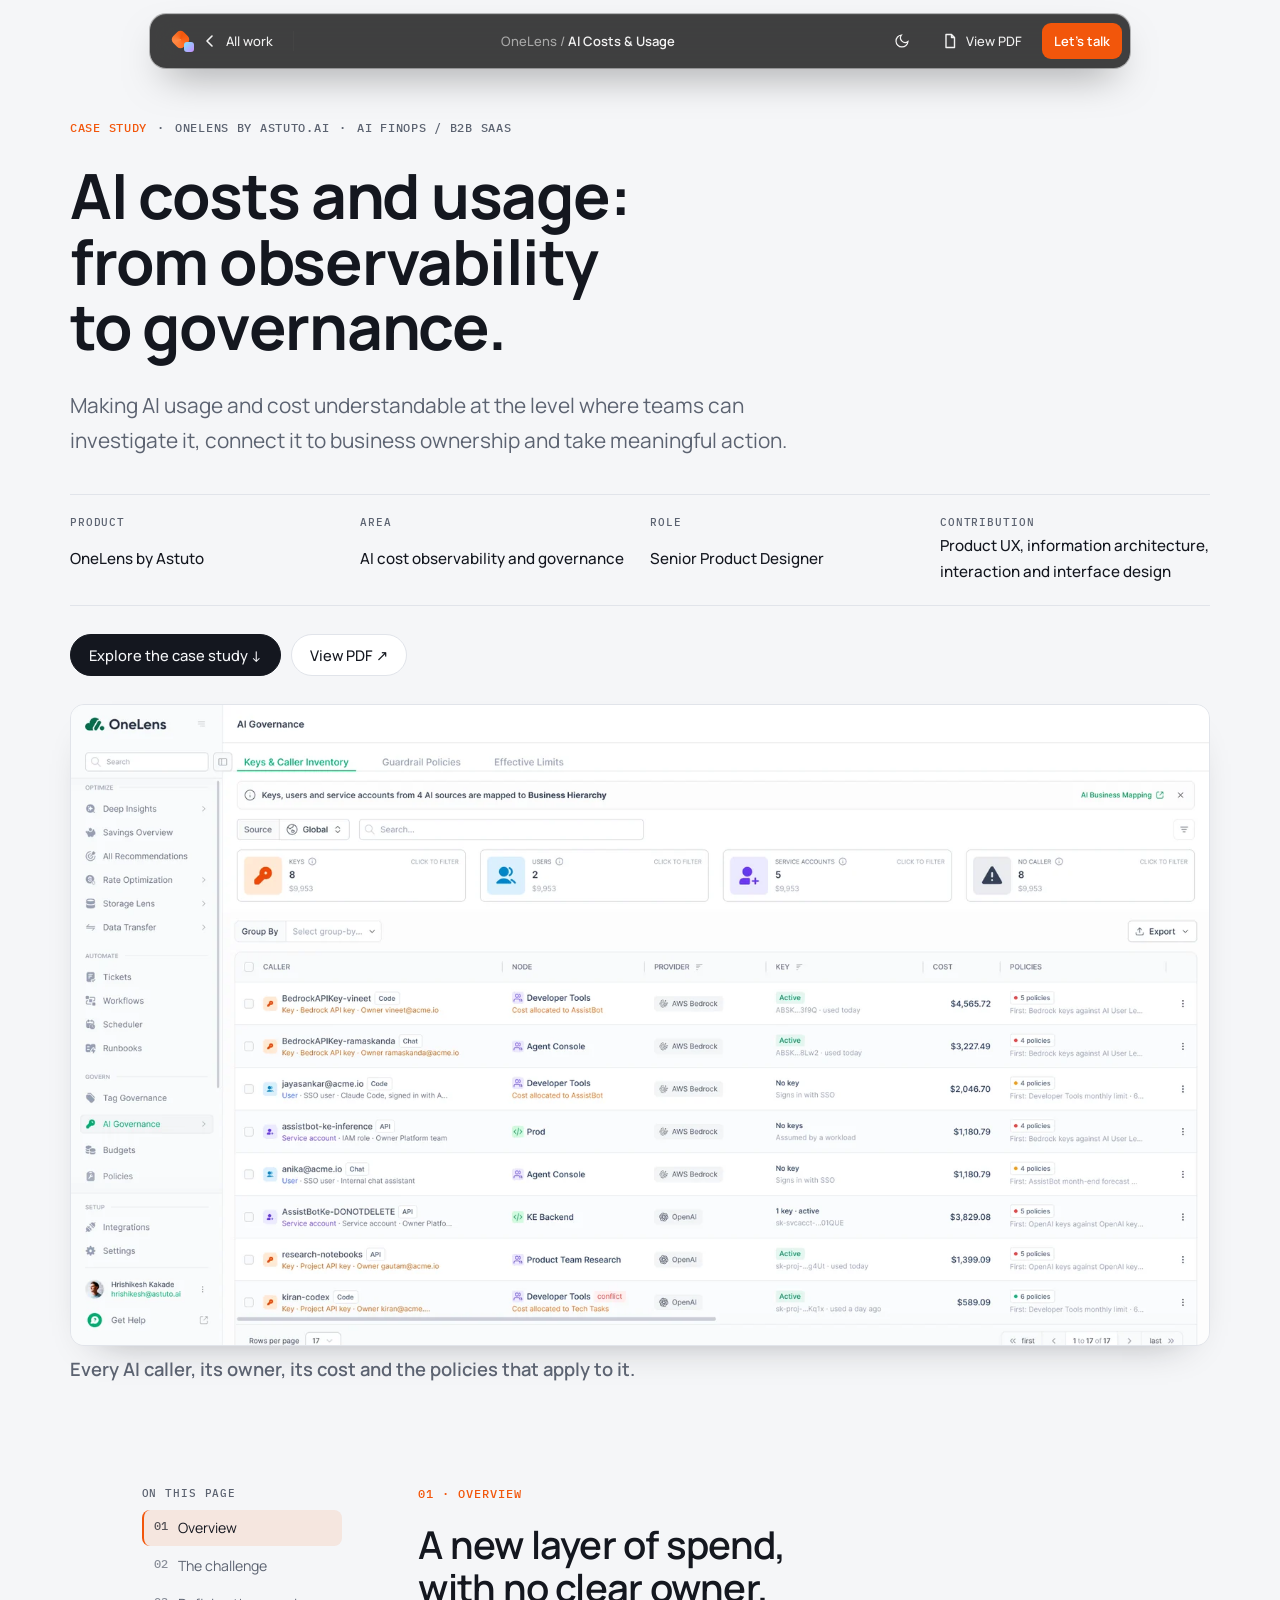
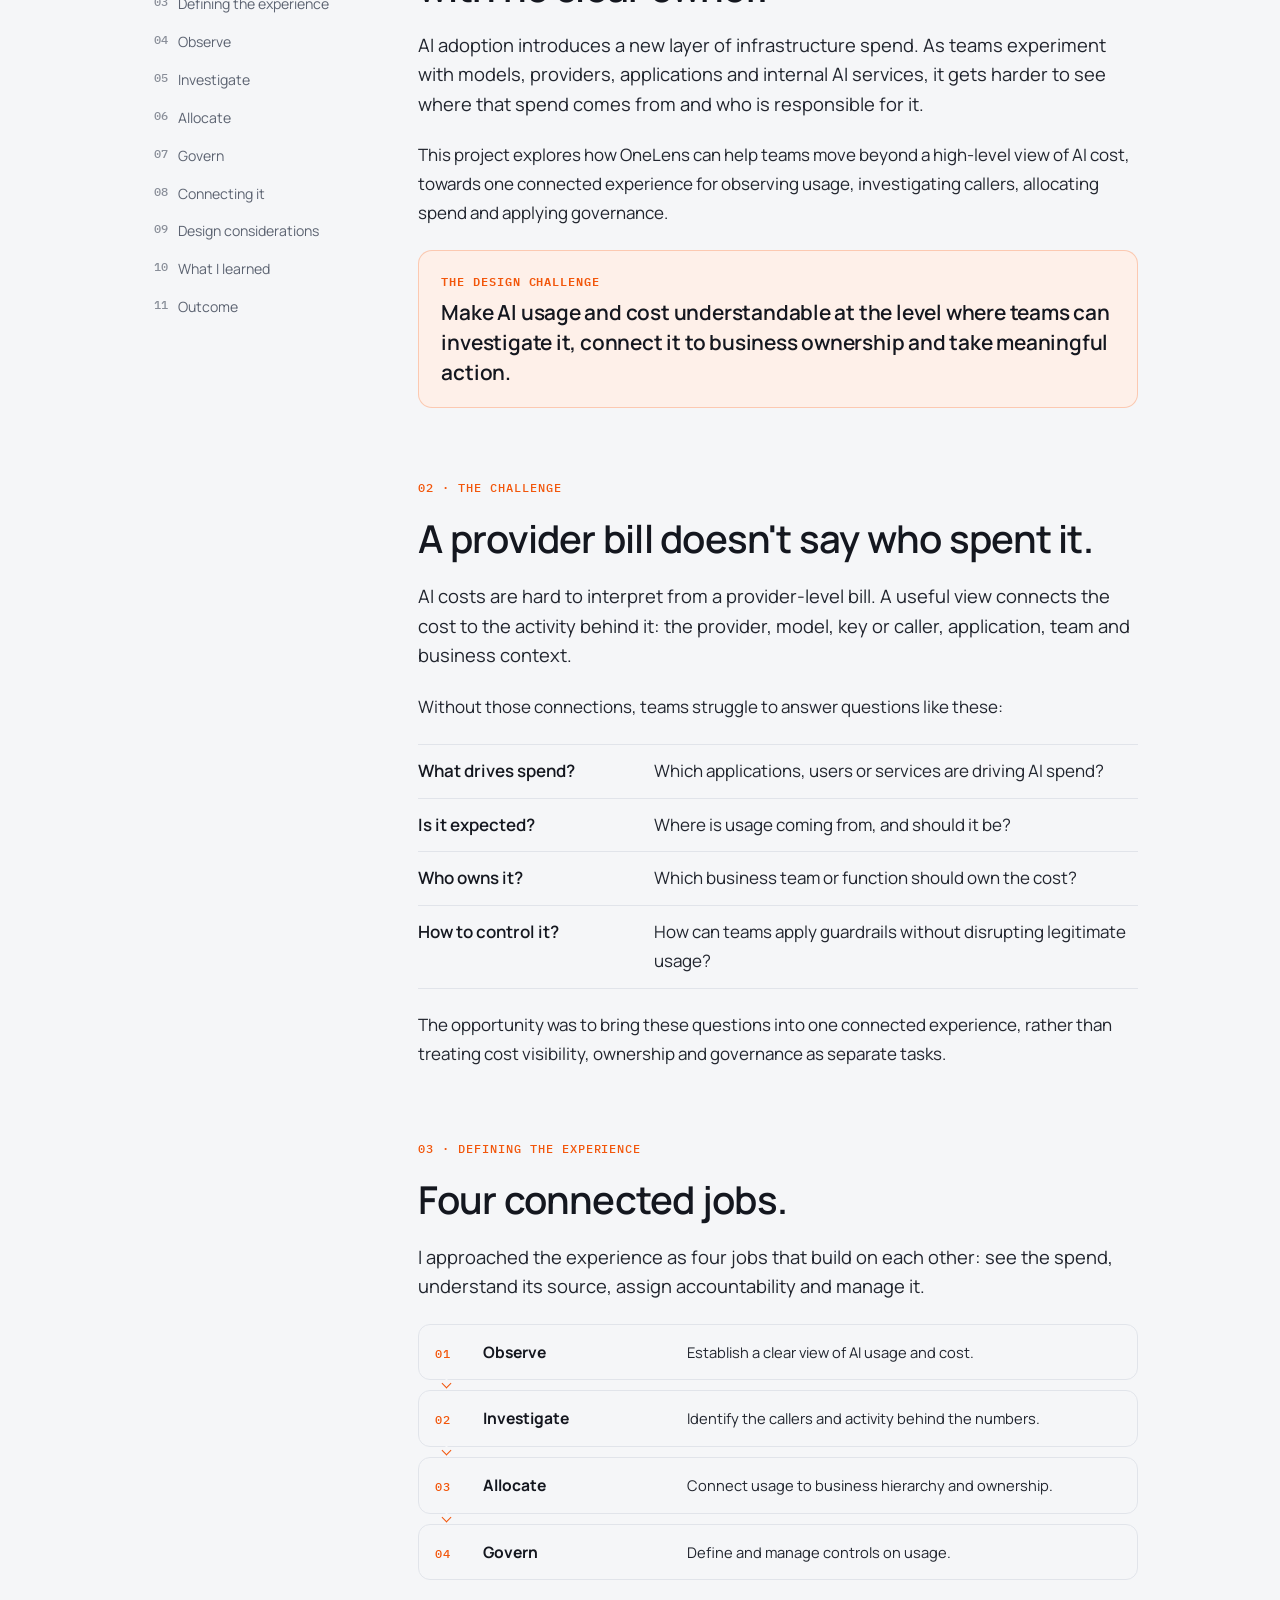
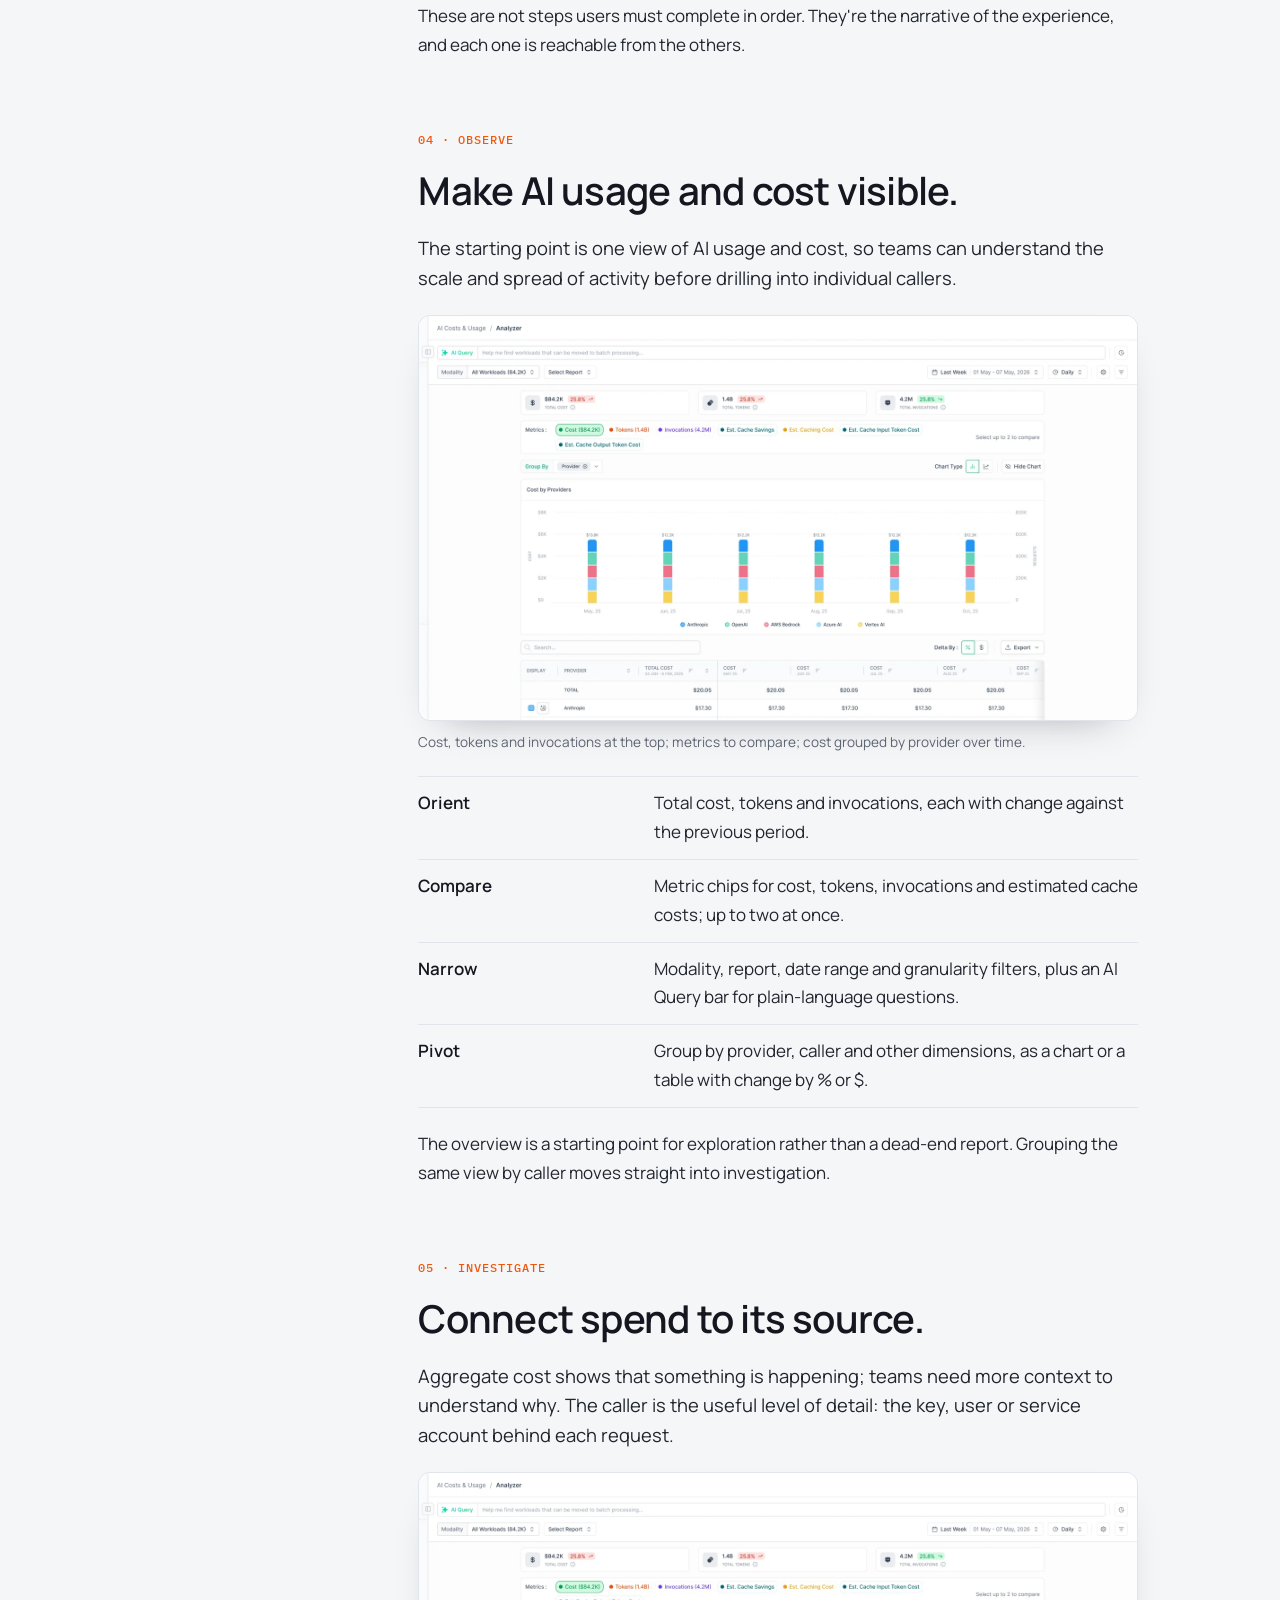
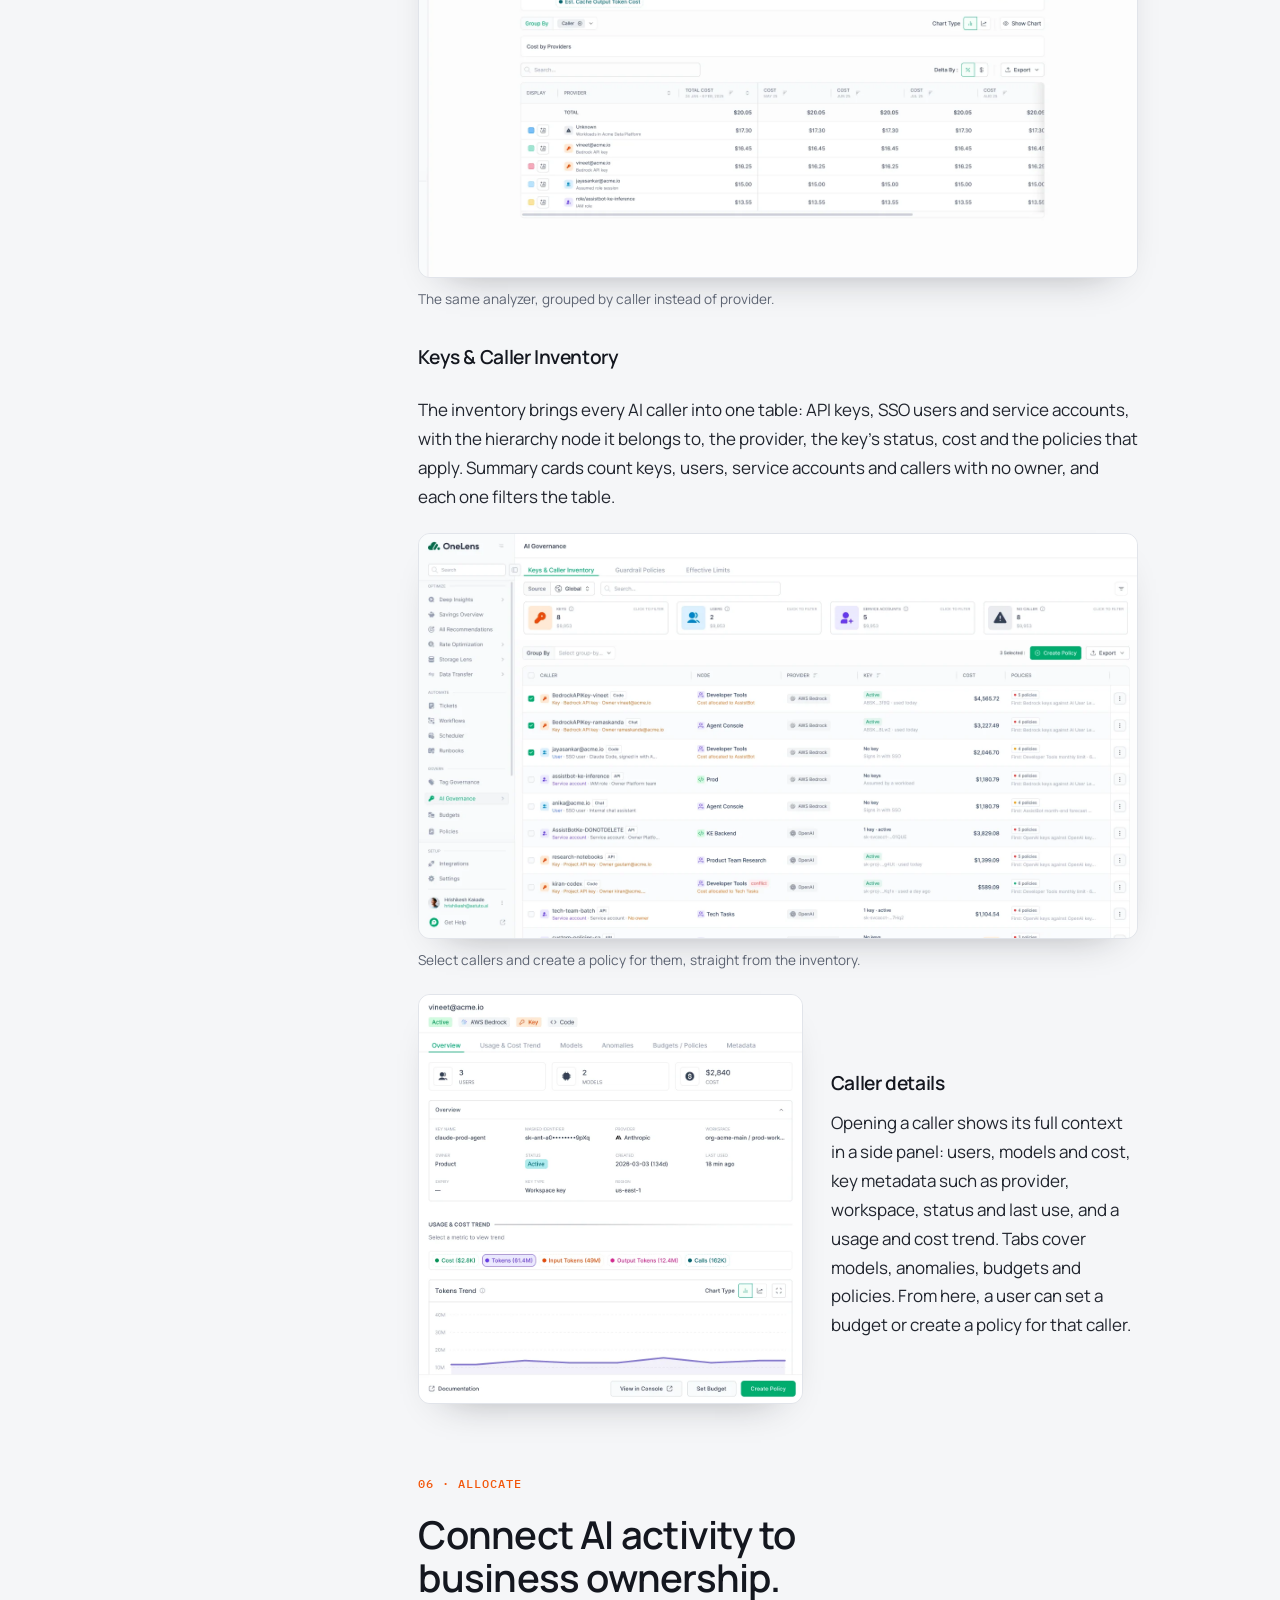
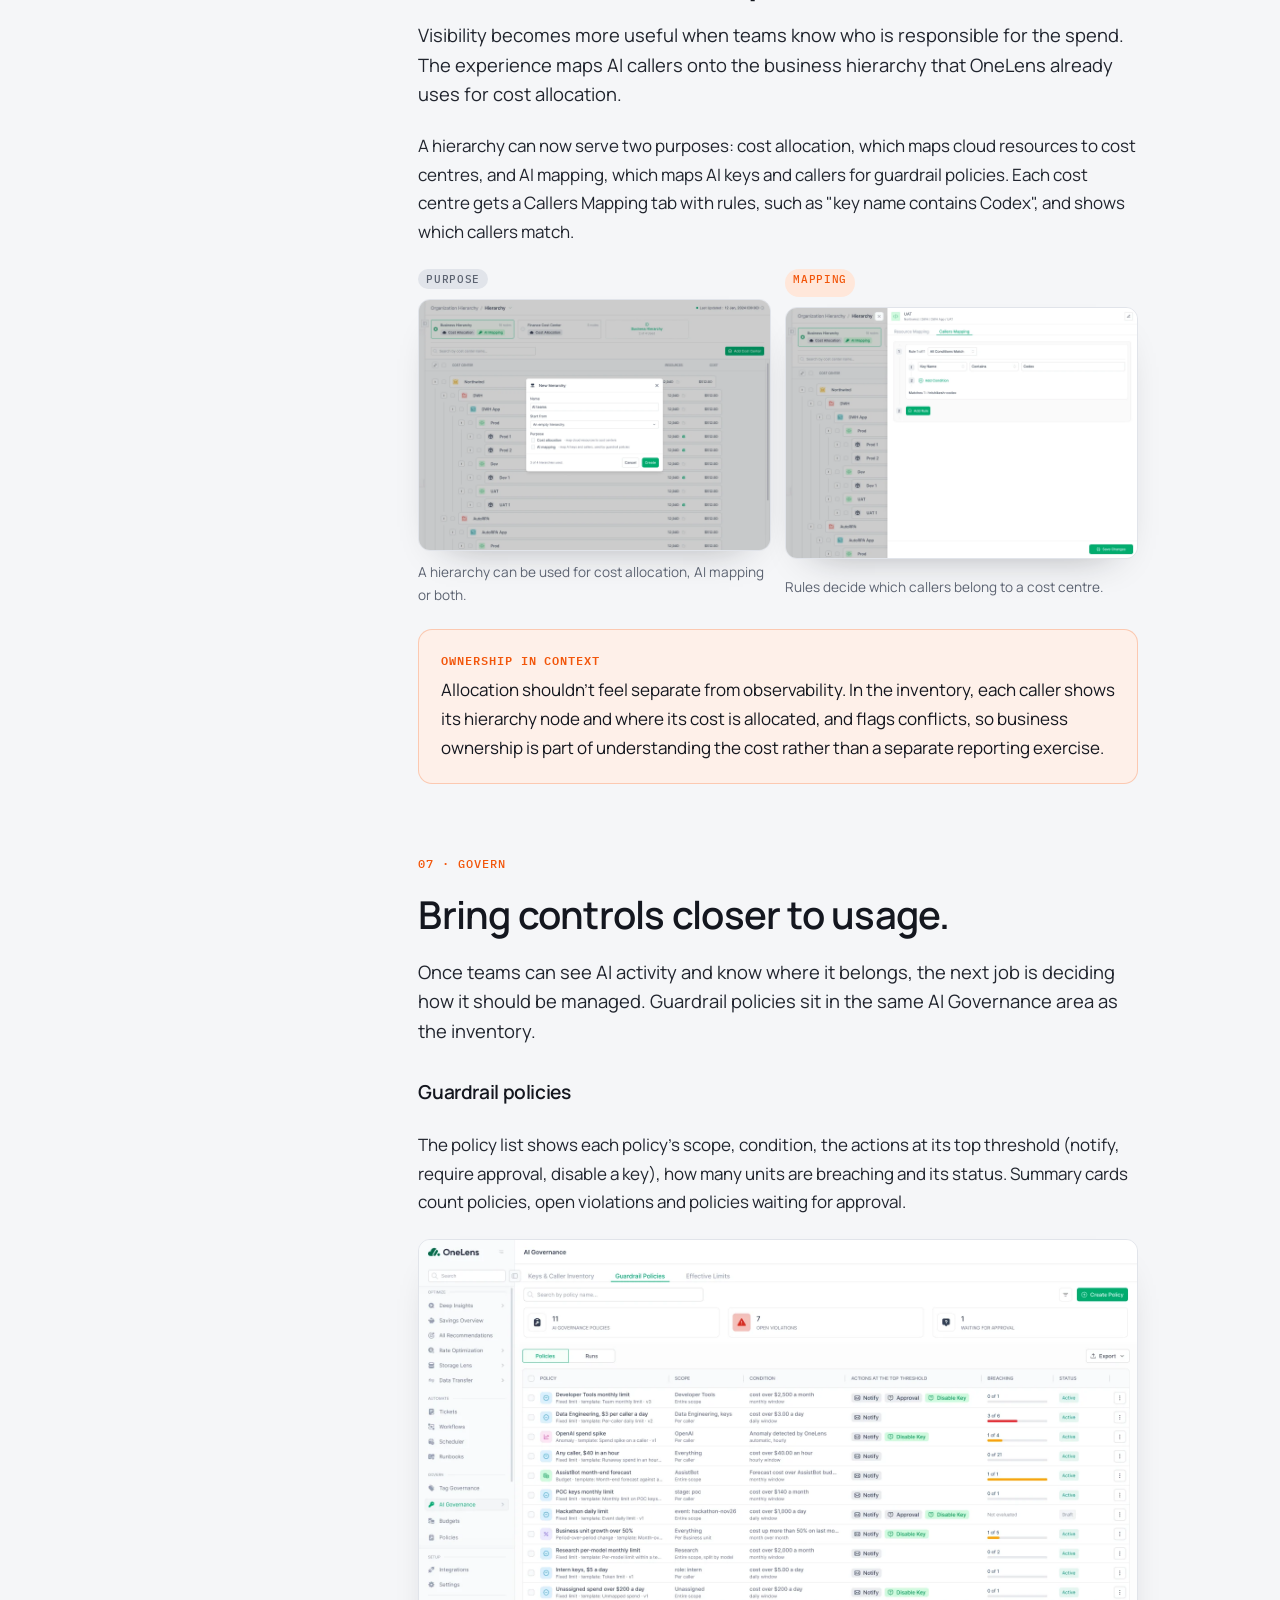
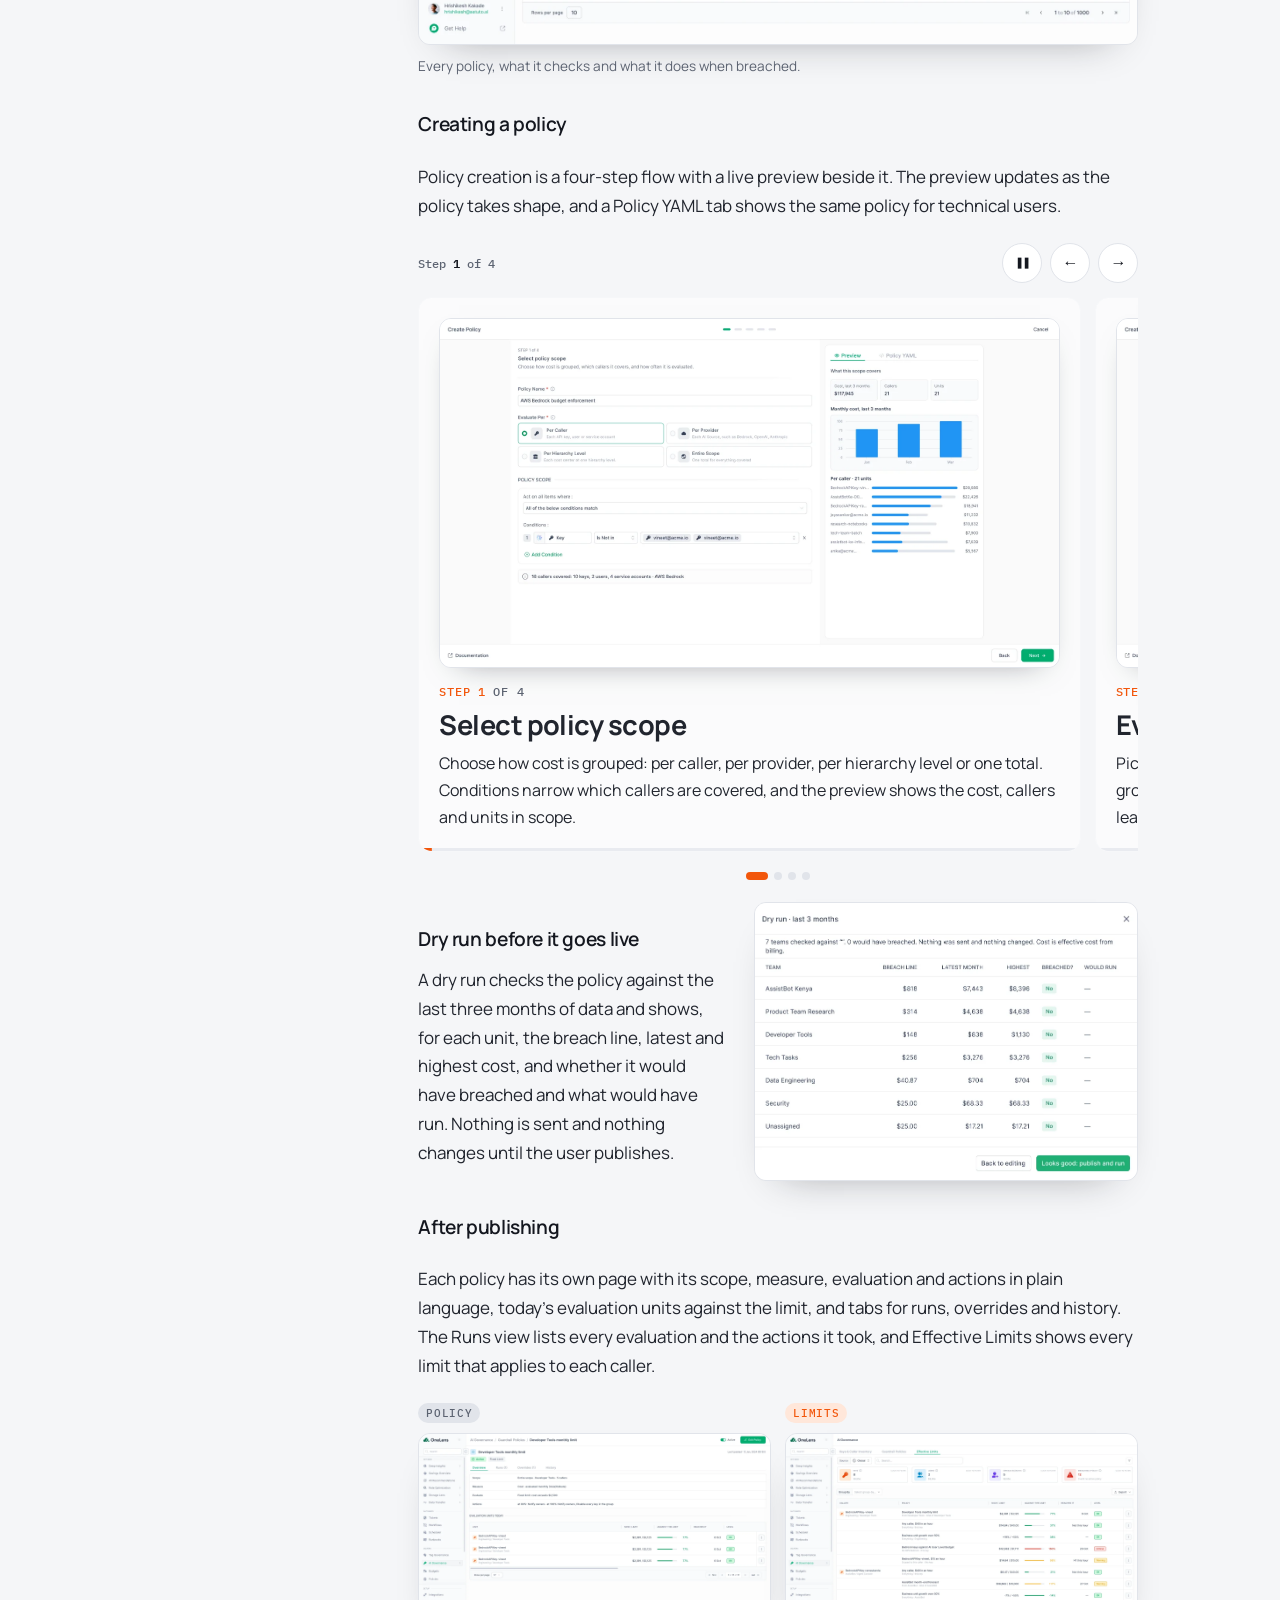
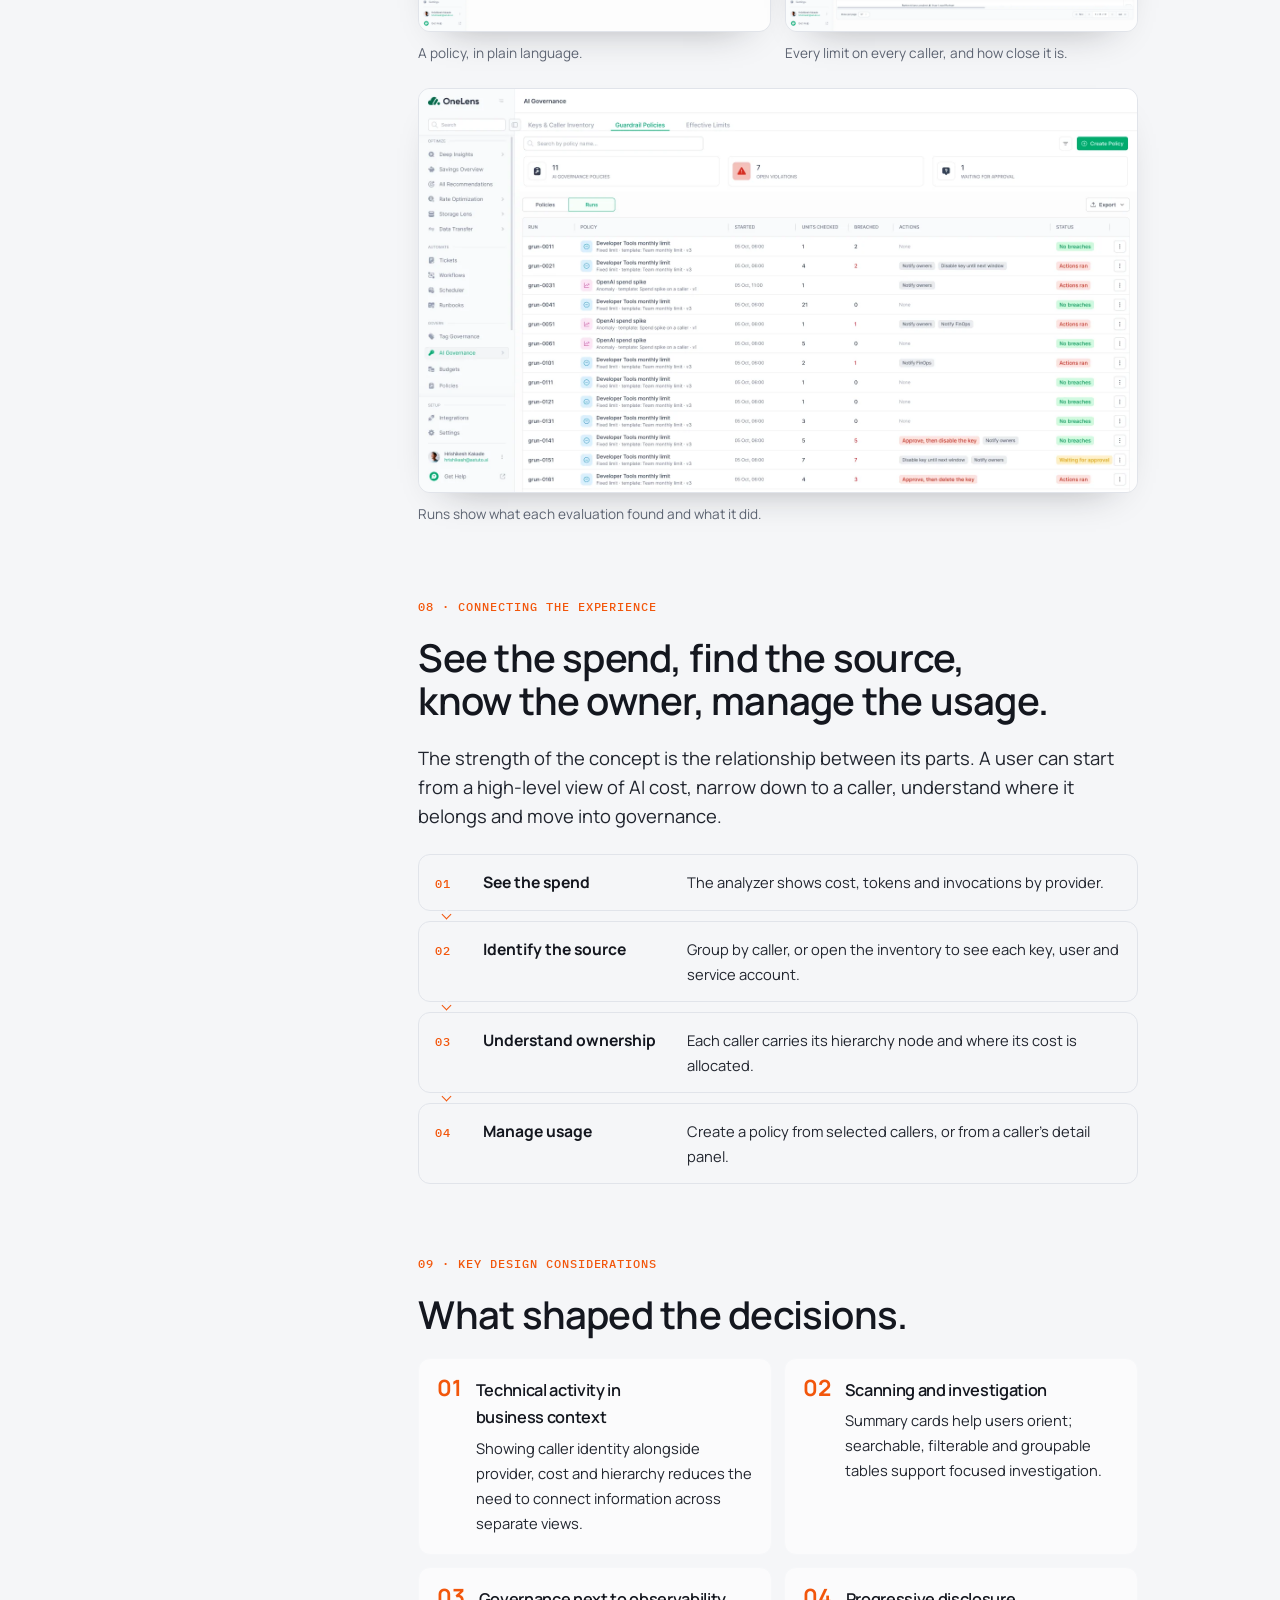
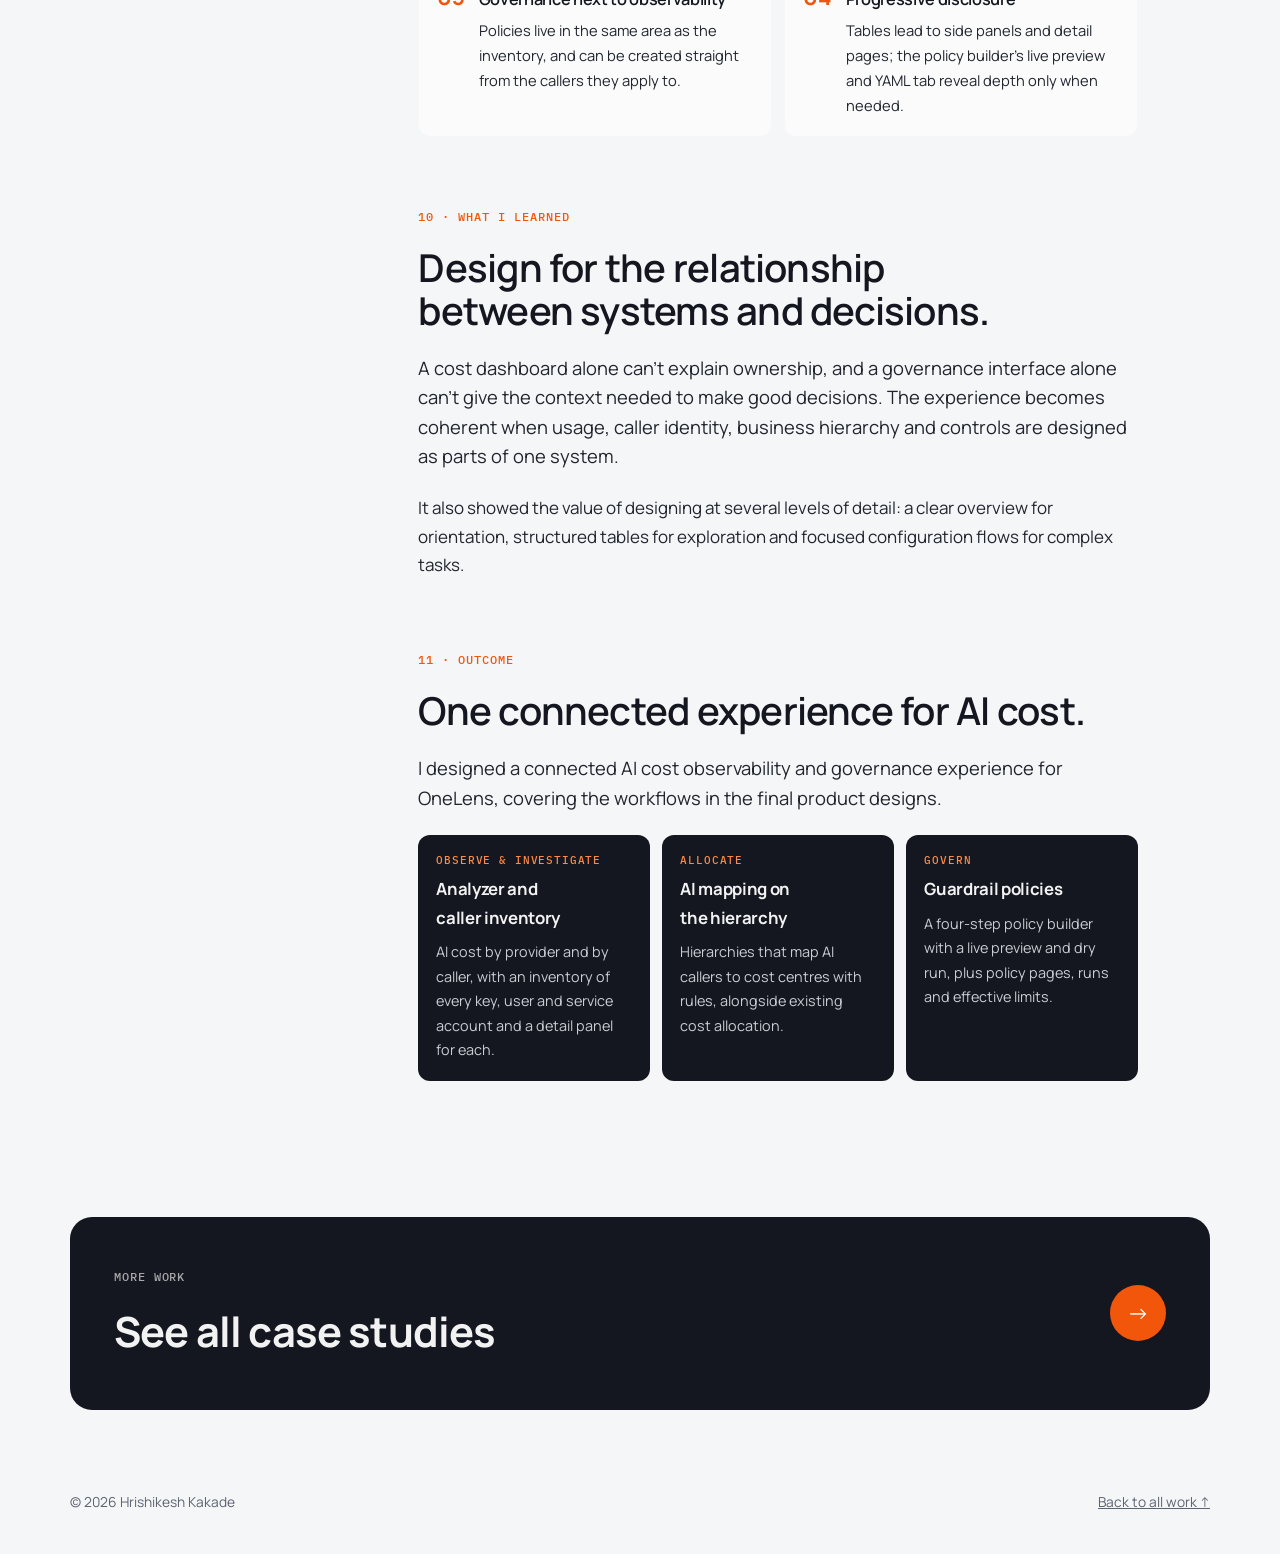
==== commit 285cca92: "Simplify case study cards, equal-width layout, fix case study 2 width - Cards show title, one-line b" ====
--- a/case-ai-costs.html
+++ b/case-ai-costs.html
@@ -140,7 +140,7 @@
         <figure><img class="shot" src="img/ai/policies.webp" alt="Guardrail Policies list: 11 policies, 7 open violations, 1 waiting for approval, with scope, condition, actions, breaching and status" width="1600" height="900" loading="lazy" decoding="async"><figcaption>Every policy, what it checks and what it does when breached.</figcaption></figure>
         <h3>Creating a policy</h3>
         <p>Policy creation is a four-step flow with a live preview beside it. The preview updates as the policy takes shape, and a Policy YAML tab shows the same policy for technical users.</p>
-        <div class="stages wide" aria-roledescription="carousel" aria-label="The four steps of creating a policy">
+        <div class="stages landscape" aria-roledescription="carousel" aria-label="The four steps of creating a policy">
           <div class="stages-bar">
             <span class="stages-count" aria-live="polite">Step <b id="stageNow">1</b> of 4</span>
             <div class="stages-nav"><button type="button" class="sbtn" id="stagePlay" aria-pressed="true" aria-label="Pause auto-play">❚❚</button><button type="button" class="sbtn" id="stagePrev" aria-label="Previous step">←</button><button type="button" class="sbtn" id="stageNext" aria-label="Next step">→</button></div>
--- a/case.css
+++ b/case.css
@@ -296,5 +296,11 @@
 
 .cover .uem{border-radius:var(--r);border:1px solid var(--line)}
 /* Landscape step slider: image on top, text below */
-.stages.wide .sc{grid-template-columns:1fr;gap:16px}
-.stages.wide .sc .shot{max-height:none;width:100%}
+.stages.landscape .sc{grid-template-columns:1fr;gap:16px}
+.stages.landscape .sc .shot{max-height:none;width:100%}
+/* Keep every block inside the text column (wide images can push grid min-content wider) */
+.sec>*{min-width:0;max-width:100%}
+.stages.landscape,.stages.landscape .stages-track{width:100%}
+.stages.landscape .sc{min-width:0}
+.stages.landscape .sc .shot{min-width:0;height:auto}
+.sec{grid-template-columns:minmax(0,1fr)}
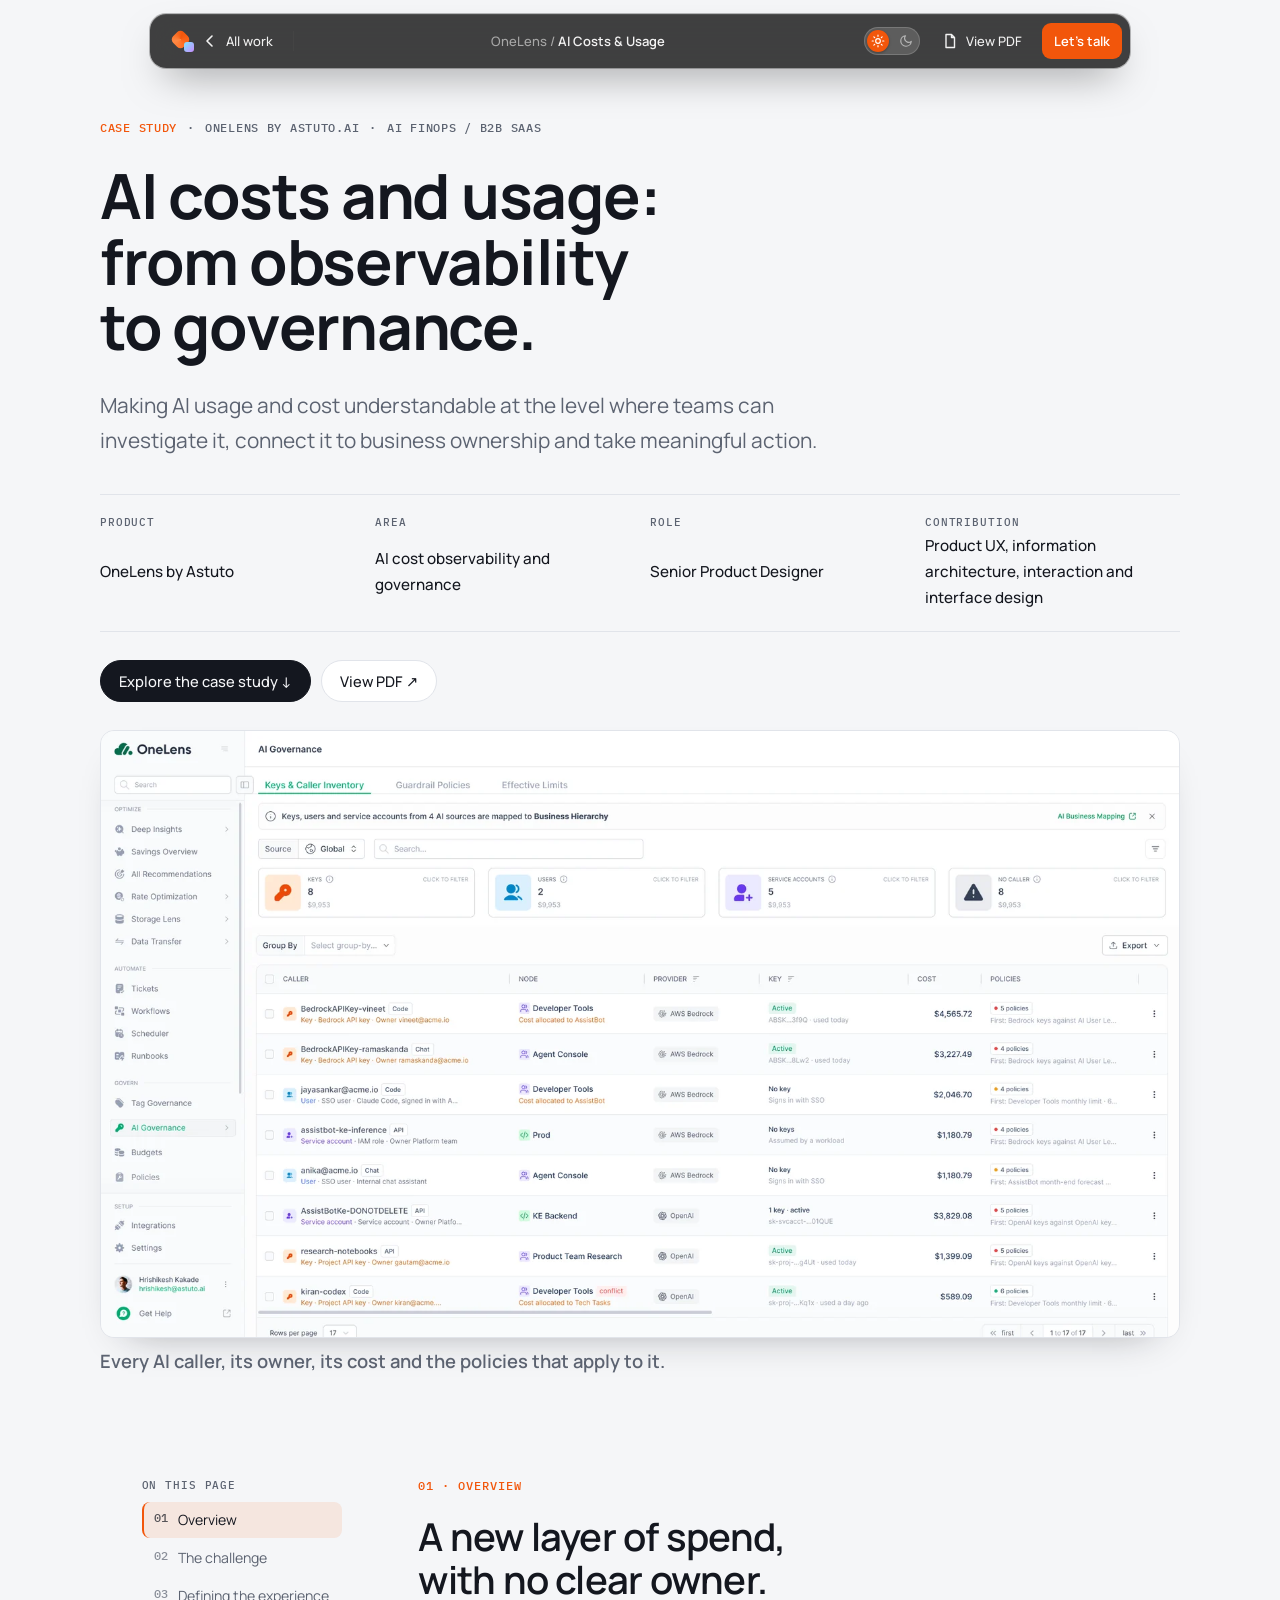
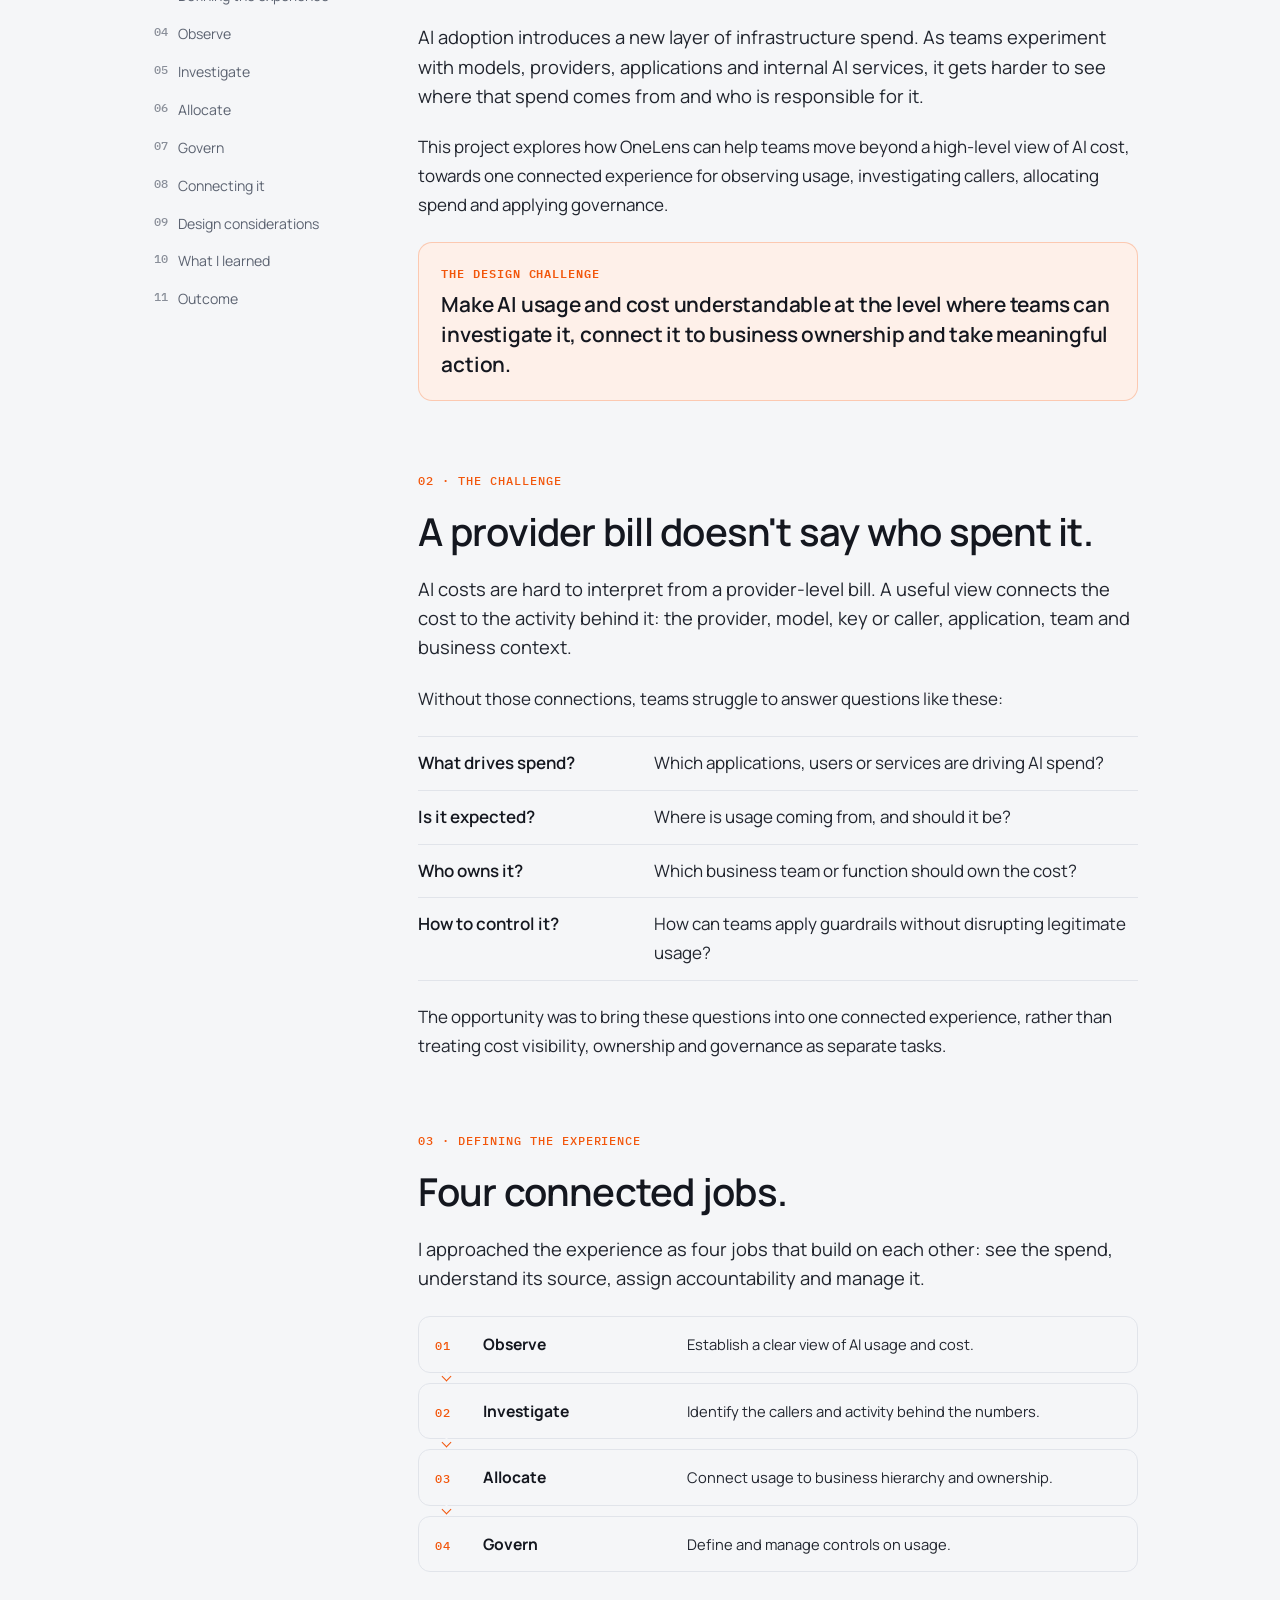
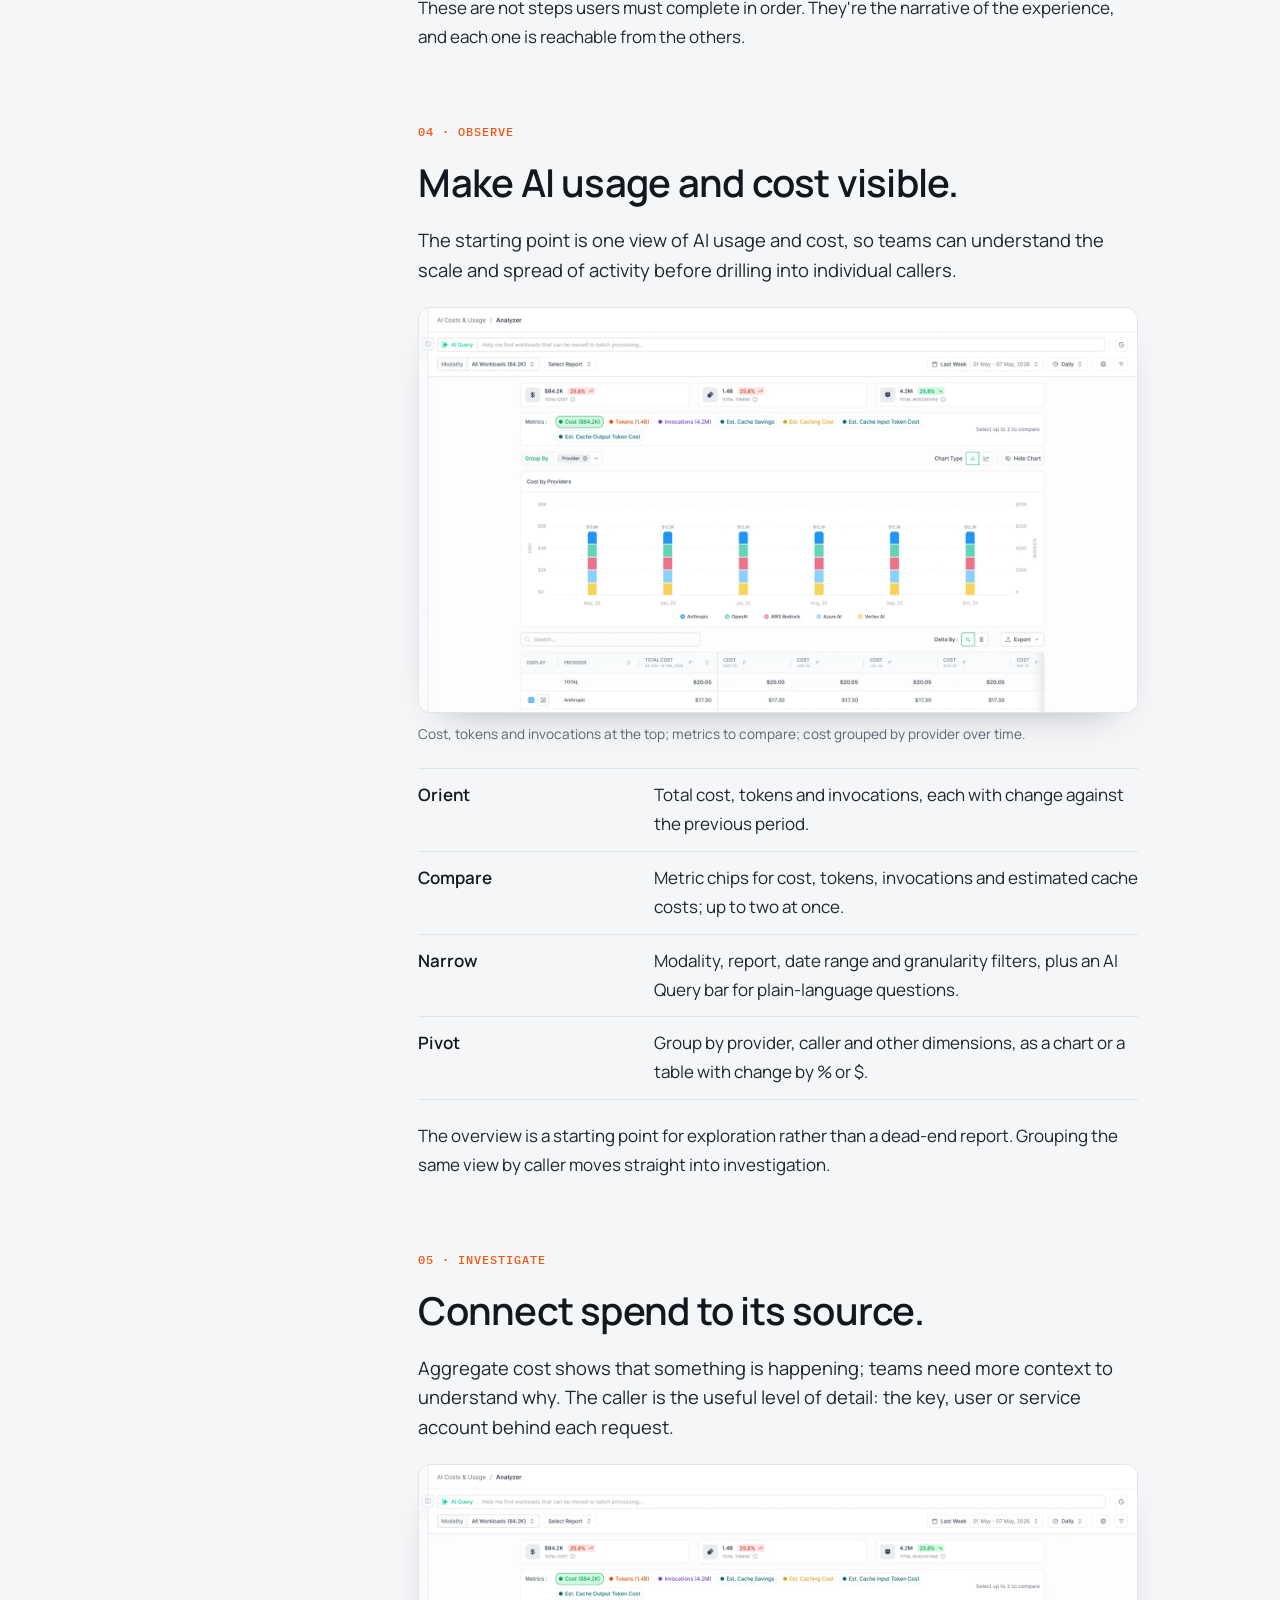
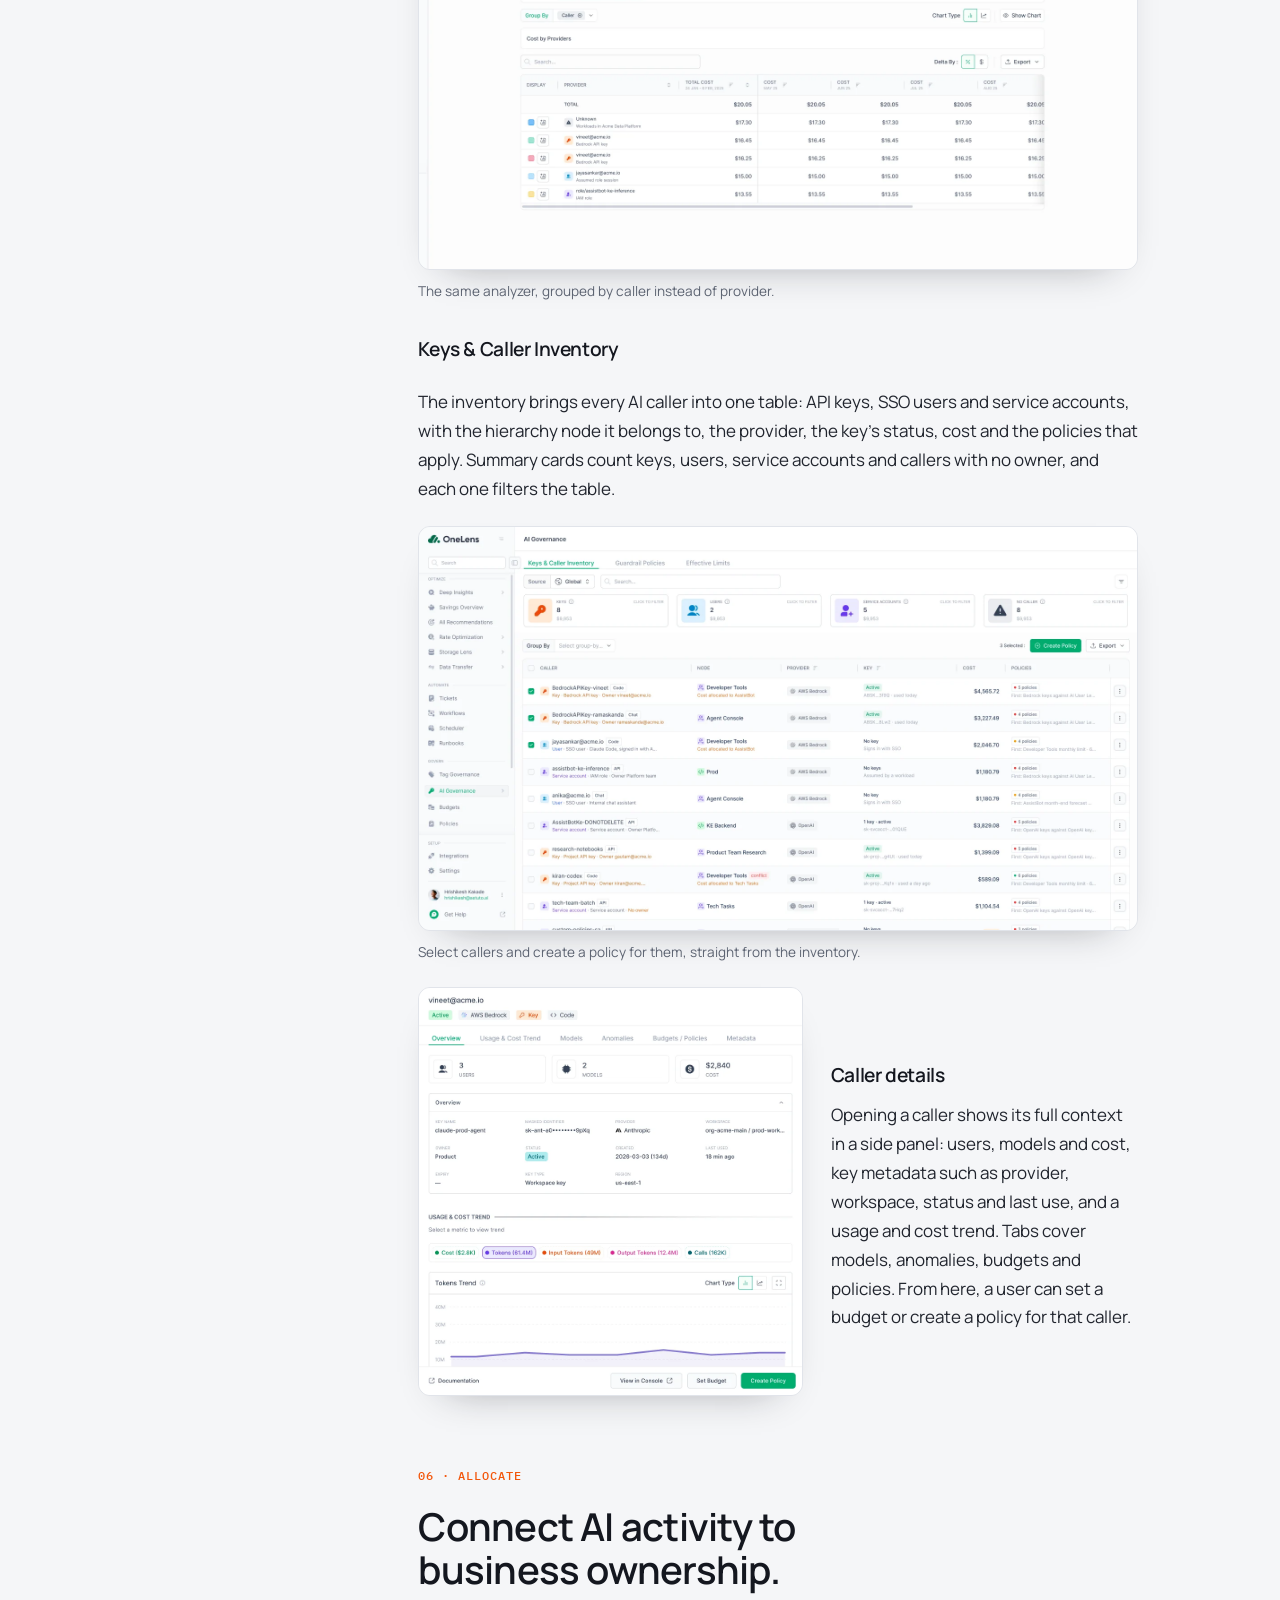
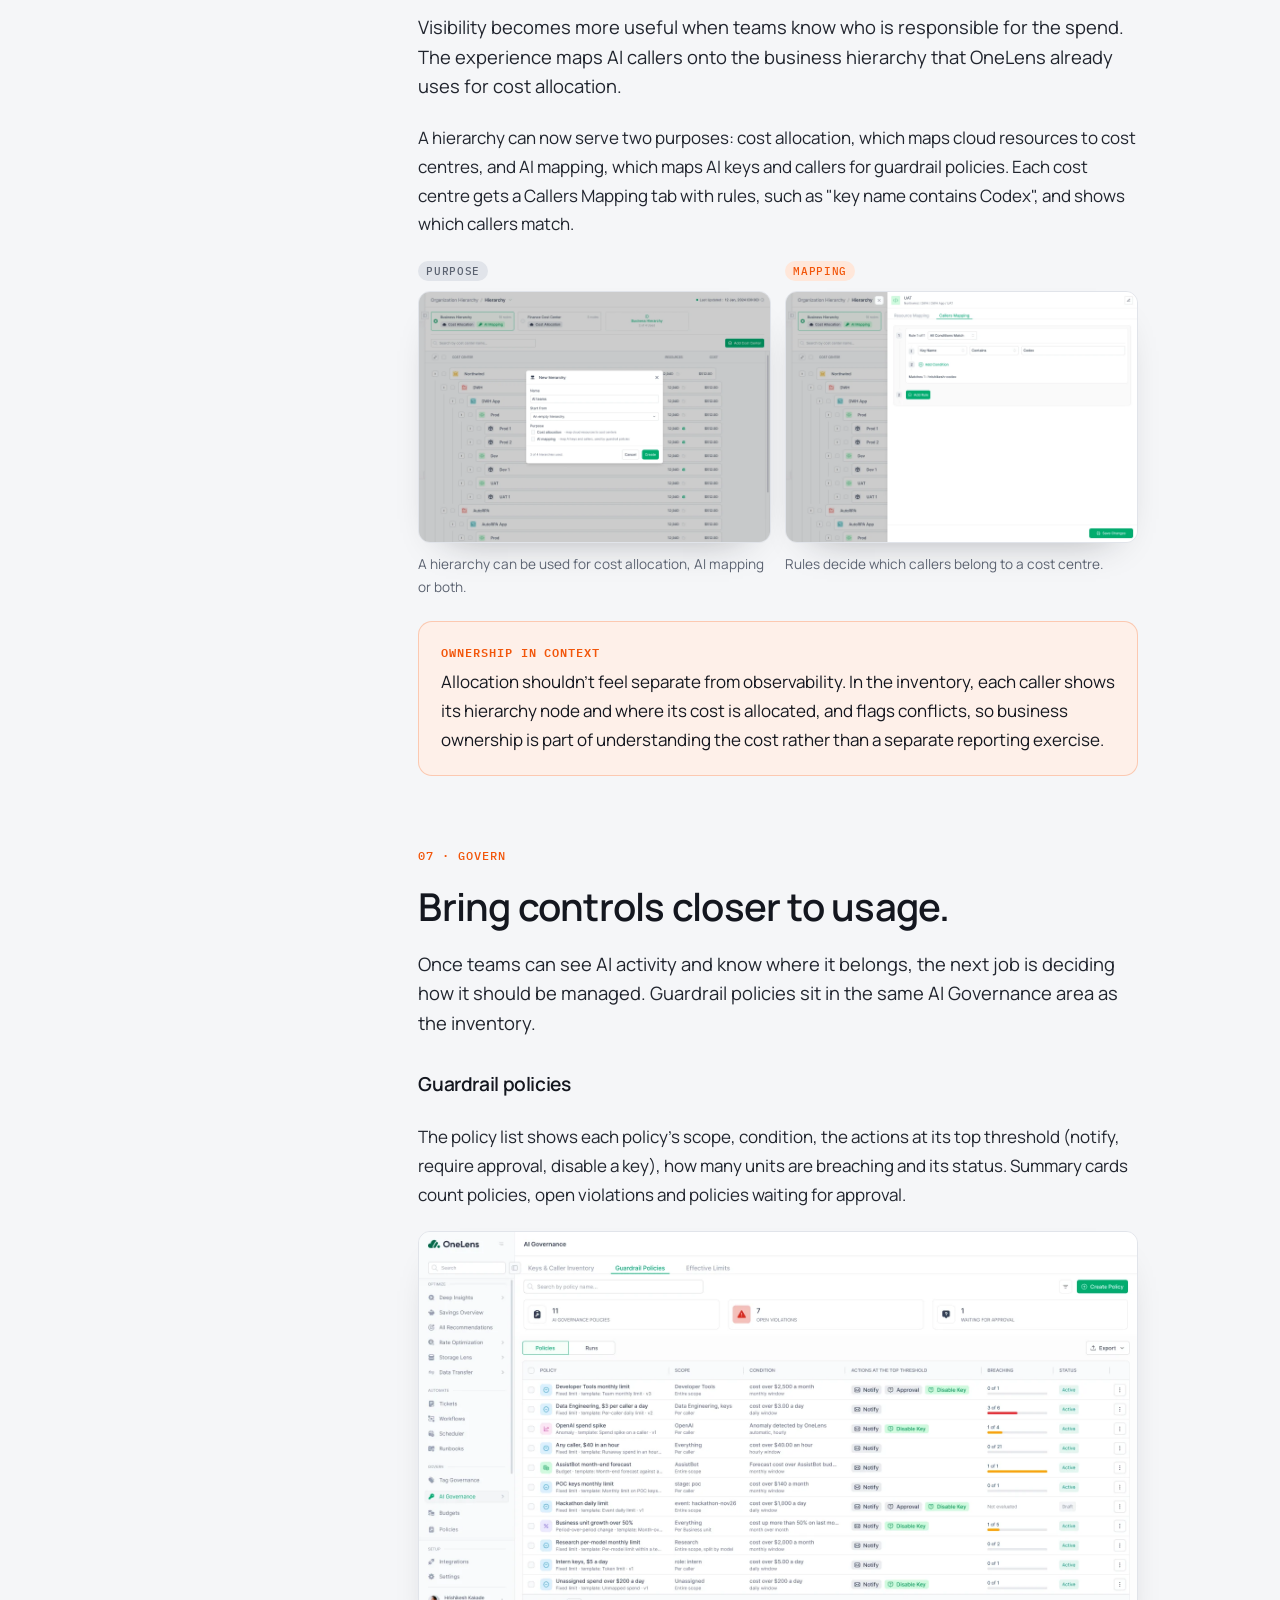
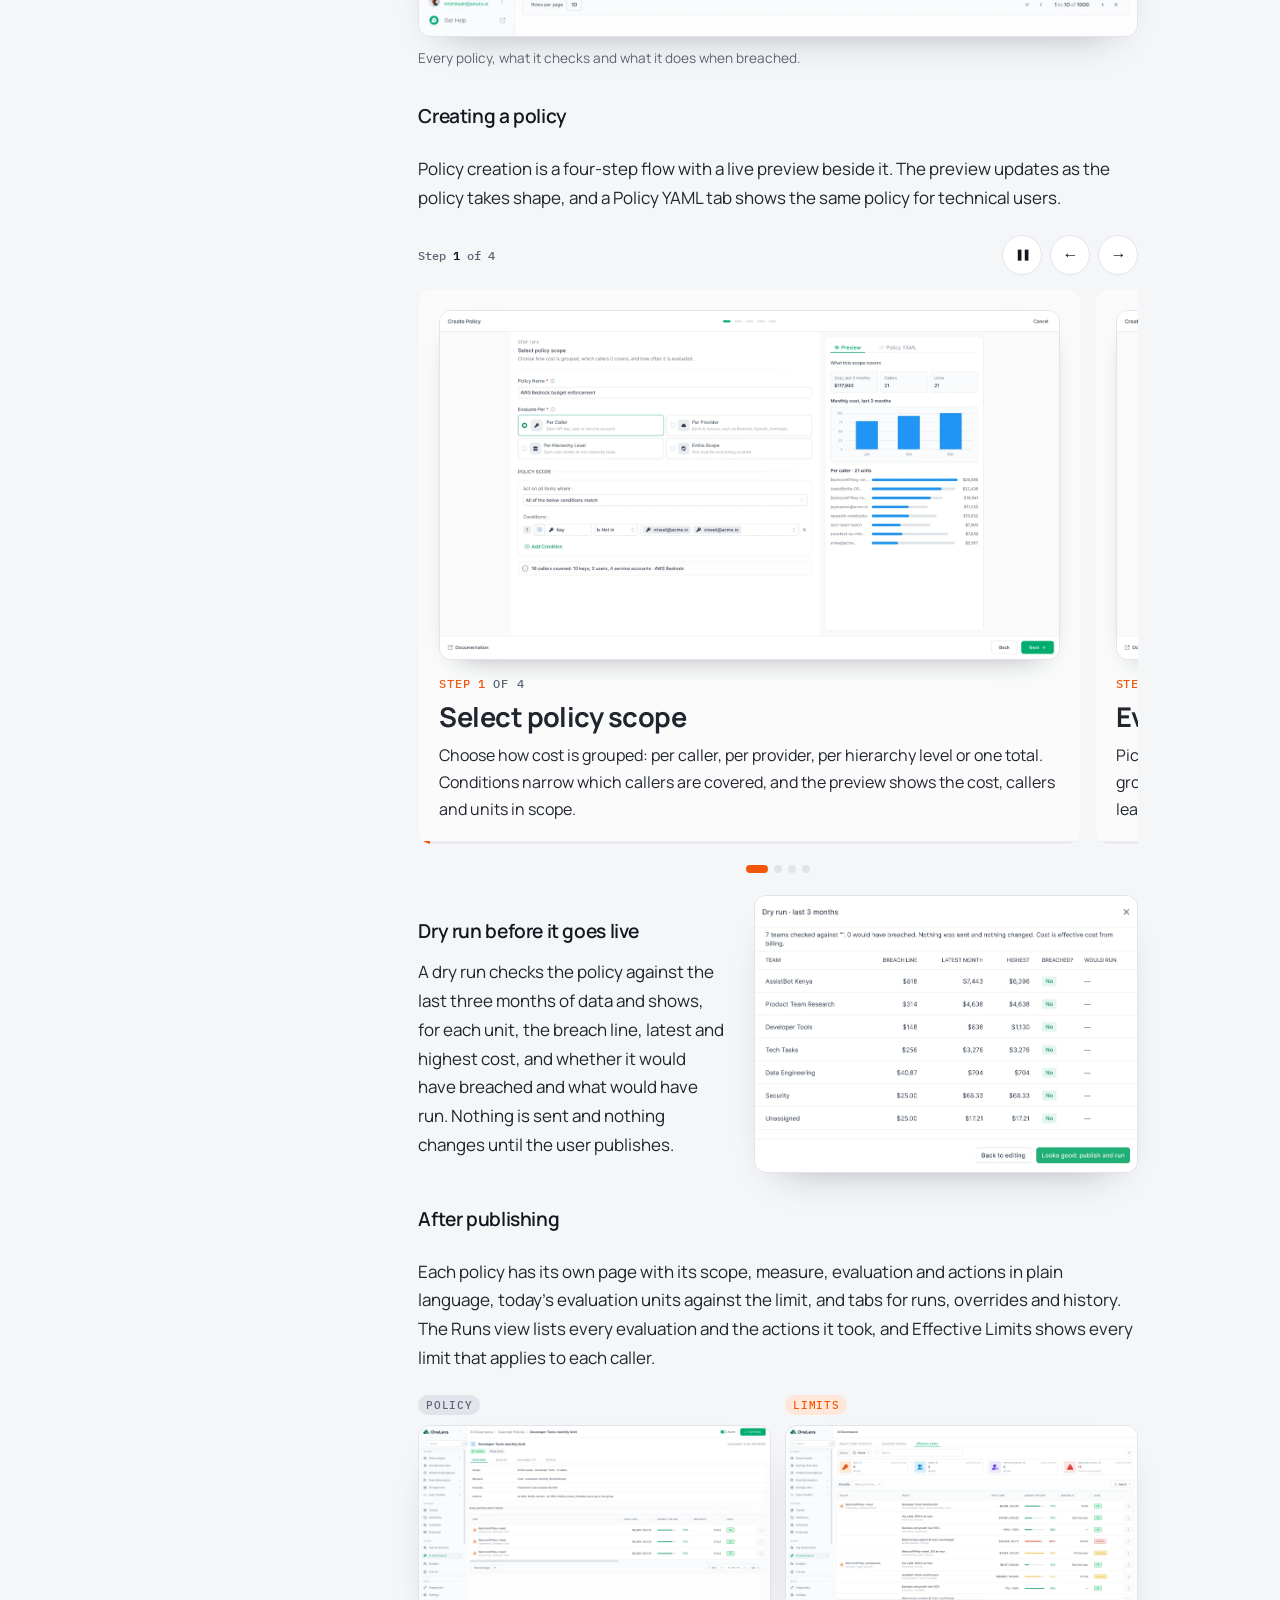
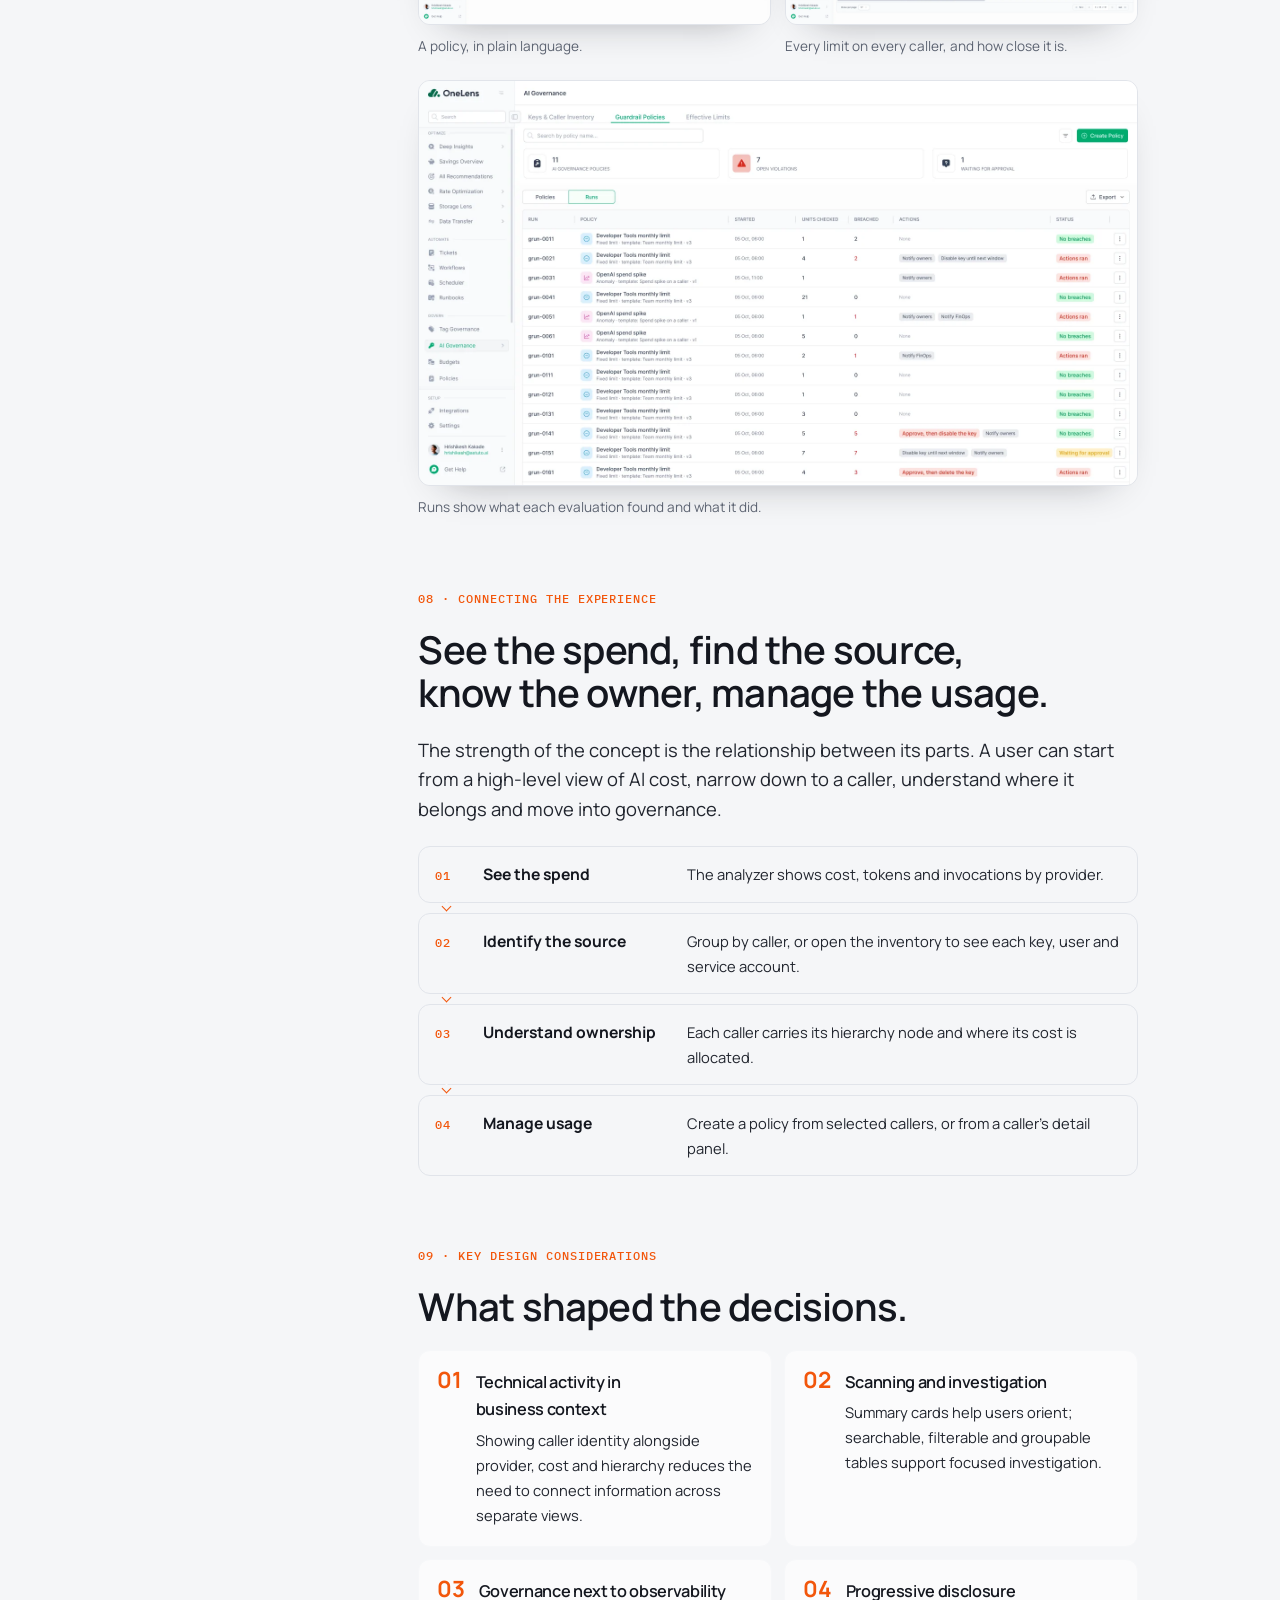
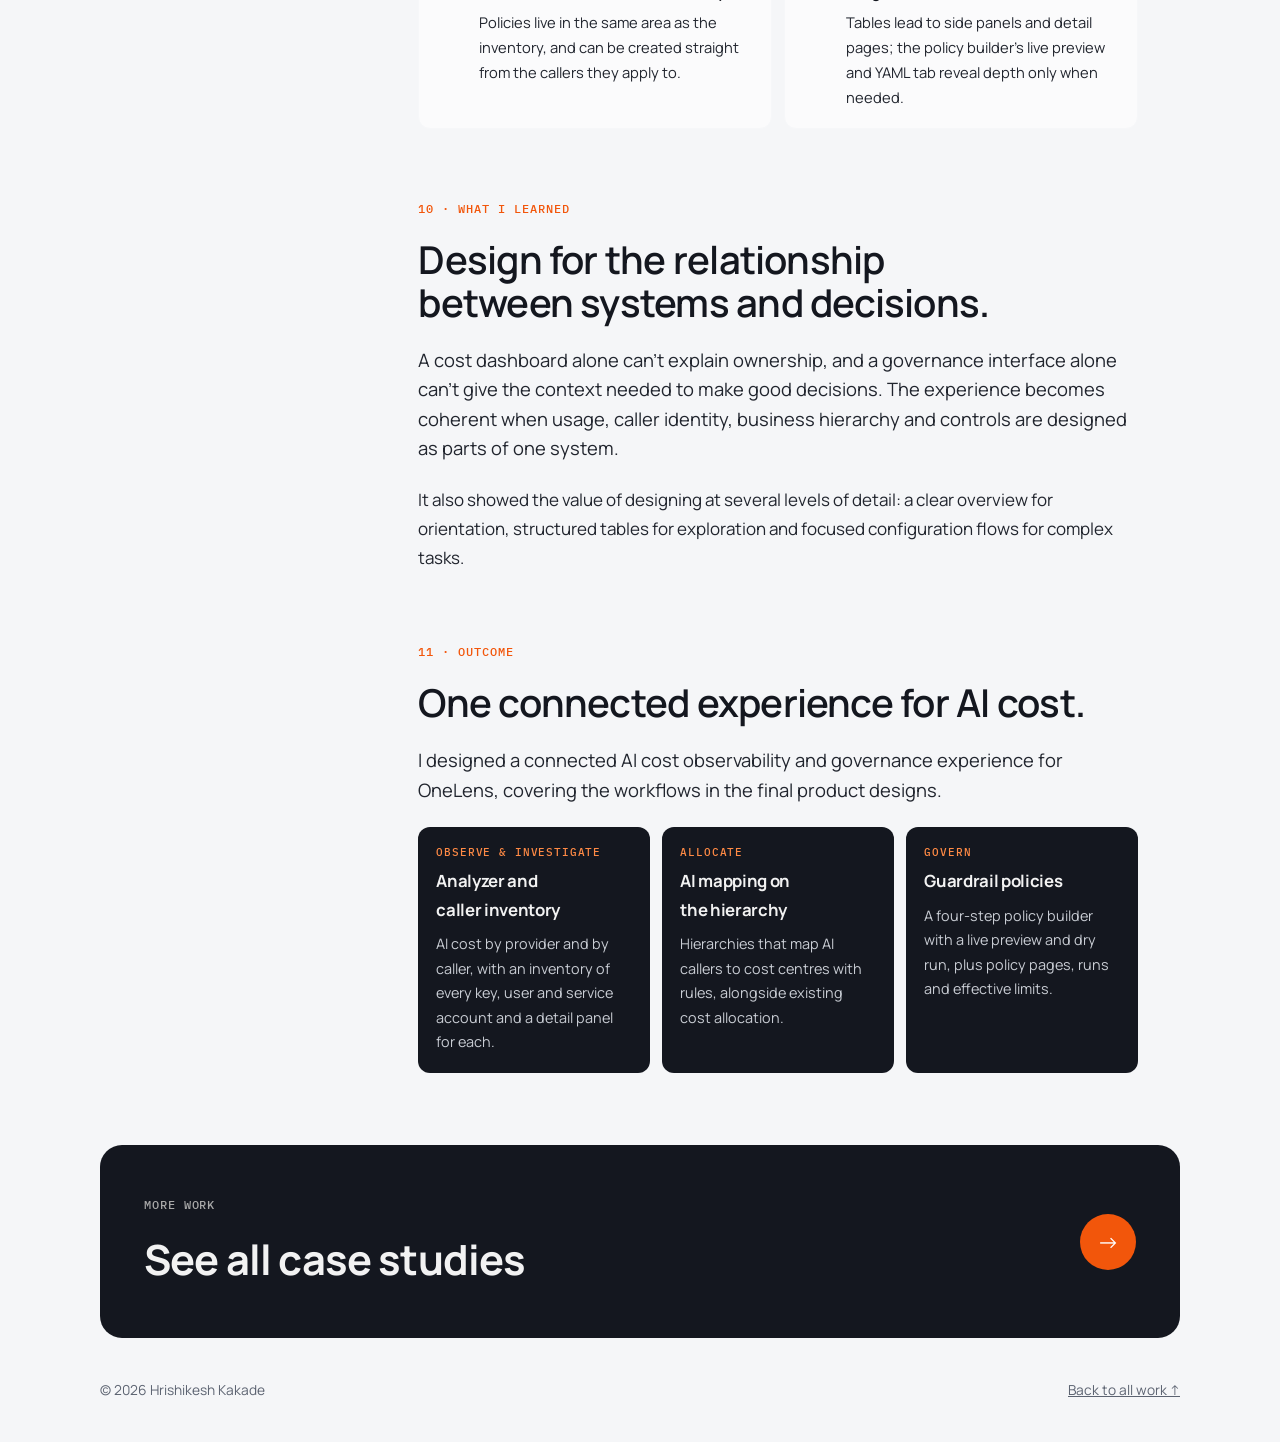
==== commit 881453c7: "Add case study PDFs, theme toggle and AI exploration section; update resume - PDFs for Advanced Cost" ====
--- a/case-ai-costs.html
+++ b/case-ai-costs.html
@@ -18,8 +18,8 @@
   <a class="nbtn back" href="index.html#work" aria-label="Back to all work"><i class="mark" aria-hidden="true"></i><svg viewBox="0 0 16 16" fill="none" stroke="currentColor" stroke-width="1.6" stroke-linecap="round" stroke-linejoin="round" aria-hidden="true"><path d="M10 3L5 8l5 5"/></svg><span class="nlabel">All work</span></a>
   <span class="nsep" aria-hidden="true"></span>
   <div class="ntitle">OneLens / <b>AI Costs &amp; Usage</b></div>
-  <button class="nbtn" id="themeBtn" aria-label="Switch colour theme"><svg viewBox="0 0 24 24" fill="none" stroke="currentColor" stroke-width="1.8" stroke-linecap="round" aria-hidden="true"><path d="M21 12.8A9 9 0 1 1 11.2 3a7 7 0 0 0 9.8 9.8z"/></svg></button>
-  <a class="nbtn" href="#" data-pdf=""><svg viewBox="0 0 16 16" fill="none" stroke="currentColor" stroke-width="1.4" stroke-linejoin="round" aria-hidden="true"><path d="M4 1.5h5.5L12.5 4.5v10h-8.5z M9.5 1.5v3h3"/></svg><span class="nlabel">View PDF</span></a>
+  <button class="ttog" id="themeBtn" type="button" role="switch" aria-checked="false" aria-label="Dark mode"><span class="ttog-track"><i class="ttog-knob" aria-hidden="true"></i><svg class="ttog-sun" viewBox="0 0 24 24" fill="none" stroke="currentColor" stroke-width="2" stroke-linecap="round" aria-hidden="true"><circle cx="12" cy="12" r="4"/><path d="M12 2v2M12 20v2M4.9 4.9l1.4 1.4M17.7 17.7l1.4 1.4M2 12h2M20 12h2M4.9 19.1l1.4-1.4M17.7 6.3l1.4-1.4"/></svg><svg class="ttog-moon" viewBox="0 0 24 24" fill="none" stroke="currentColor" stroke-width="2" stroke-linecap="round" stroke-linejoin="round" aria-hidden="true"><path d="M21 12.8A9 9 0 1 1 11.2 3a7 7 0 0 0 9.8 9.8z"/></svg></span></button>
+  <a class="nbtn" href="#" data-pdf="pdf/Hrishikesh_Kakade_AI_Costs_and_Usage.pdf"><svg viewBox="0 0 16 16" fill="none" stroke="currentColor" stroke-width="1.4" stroke-linejoin="round" aria-hidden="true"><path d="M4 1.5h5.5L12.5 4.5v10h-8.5z M9.5 1.5v3h3"/></svg><span class="nlabel">View PDF</span></a>
   <a class="nbtn nprimary" href="index.html#contact">Let's talk</a>
   <span class="nprog" aria-hidden="true"></span>
 </nav>
@@ -37,7 +37,7 @@
     </dl>
     <div class="hero-actions">
       <a class="btn primary" href="#overview">Explore the case study ↓</a>
-      <a class="btn" href="#" data-pdf="">View PDF ↗</a>
+      <a class="btn" href="#" data-pdf="pdf/Hrishikesh_Kakade_AI_Costs_and_Usage.pdf">View PDF ↗</a>
     </div>
     <figure class="cover"><img class="shot" src="img/ai/inventory.webp" alt="Keys and Caller Inventory in AI Governance: keys, users and service accounts with their hierarchy node, provider, key status, cost and policies" width="1600" height="900" fetchpriority="high" decoding="async"><figcaption class="cover-cap">Every AI caller, its owner, its cost and the policies that apply to it.</figcaption></figure>
   </header>
--- a/case.css
+++ b/case.css
@@ -30,7 +30,7 @@
 :focus-visible{outline:2px solid var(--select);outline-offset:3px;border-radius:6px}
 h1,h2,h3,h4{font-family:var(--f-display);text-wrap:balance;margin:0;letter-spacing:-.02em}
 p{margin:0}
-.wrap{max-width:1180px;margin:0 auto;padding-left:max(20px,env(safe-area-inset-left,0px));padding-right:max(20px,env(safe-area-inset-right,0px))}
+.wrap{max-width:1136px;margin:0 auto;padding-left:max(28px,env(safe-area-inset-left,0px));padding-right:max(28px,env(safe-area-inset-right,0px))}
 
 /* Nav: same dark floating bar as the home page */
 .cnav{position:fixed;z-index:70;top:calc(env(safe-area-inset-top,0px) + 14px);left:0;right:0;margin:0 auto;
@@ -84,7 +84,7 @@
 .todo{color:var(--muted);background:color-mix(in srgb,var(--select) 8%,transparent);border-radius:4px;padding:0 4px;box-decoration-break:clone;-webkit-box-decoration-break:clone}
 
 /* Body: contents rail + reading column */
-.body{display:grid;grid-template-columns:200px minmax(0,var(--read));gap:clamp(32px,6vw,90px);padding-block:56px 40px;justify-content:center}
+.body{display:grid;grid-template-columns:200px minmax(0,var(--read));gap:clamp(32px,6vw,90px);padding-block:56px 0;justify-content:center}
 .toc{position:sticky;top:96px;align-self:start;display:grid;gap:2px;font-size:.88rem}
 .toc .lbl{font:500 .68rem var(--f-mono);letter-spacing:.08em;text-transform:uppercase;color:var(--muted);margin-bottom:8px}
 .toc a{display:flex;gap:10px;padding:6px 10px;border-radius:8px;color:var(--muted);text-decoration:none;border-left:2px solid transparent}
@@ -130,7 +130,7 @@
 @media (max-width:700px){.tldr,.pair,.feature,.feature.flip,.stats{grid-template-columns:1fr}.feature.flip>:first-child{order:0}}
 
 /* End of page */
-.nextwrap{padding-block:24px 80px}
+.nextwrap{padding-block:0 40px}
 .next{display:grid;grid-template-columns:1fr auto;gap:20px;align-items:center;padding:clamp(24px,5vw,44px);border-radius:22px;background:#14171F;color:#F2F2F2;text-decoration:none;position:relative;overflow:hidden}
 .next .k{font:500 .72rem var(--f-mono);letter-spacing:.08em;text-transform:uppercase;color:#A8A8A8}
 .next h3{font-size:clamp(1.6rem,4vw,2.6rem);margin-top:6px}
@@ -226,7 +226,7 @@
 .sc{position:relative;overflow:hidden}
 .sc-prog{position:absolute;left:0;right:0;bottom:0;height:3px;background:color-mix(in srgb,var(--line) 70%,transparent)}
 .sc-prog i{display:block;height:100%;background:var(--select);transform-origin:0 50%;transform:scaleX(0)}
-#stagePlay{font-size:.7rem;letter-spacing:-.1em}
+#stagePlay,.stages-nav .sbtn[aria-pressed]{font-size:.7rem;letter-spacing:-.1em}
 /* Step viewer */
 .sv{position:fixed;inset:0;z-index:130;background:rgba(10,12,16,.9);display:grid;place-items:center;padding:max(20px,env(safe-area-inset-top,0px)) max(20px,env(safe-area-inset-right,0px)) max(20px,env(safe-area-inset-bottom,0px)) max(20px,env(safe-area-inset-left,0px))}
 .sv-in{position:relative;width:min(1200px,100%);max-height:100%;display:grid;grid-template-columns:minmax(0,1.3fr) minmax(260px,1fr);gap:32px;align-items:center;background:var(--surface);color:var(--ink);border-radius:18px;padding:28px;overflow:auto}
@@ -285,8 +285,9 @@
 .reqs{list-style:none;padding:0!important;margin:0;display:grid;grid-template-columns:repeat(3,minmax(0,1fr));gap:8px!important;counter-reset:rq}
 .reqs li{counter-increment:rq;border:1px solid var(--line);border-radius:10px;padding:12px 14px;font-size:.92rem;color:var(--ink);font-weight:500;display:grid;gap:4px}
 .reqs li::before{content:"0" counter(rq);font:500 .66rem var(--f-mono);color:var(--select)}
-@media (max-width:760px){.reqs{grid-template-columns:1fr 1fr}}
-@media (max-width:460px){.reqs{grid-template-columns:1fr}}
+.reqs.four{grid-template-columns:repeat(4,minmax(0,1fr))}
+@media (max-width:760px){.reqs,.reqs.four{grid-template-columns:1fr 1fr}}
+@media (max-width:460px){.reqs,.reqs.four{grid-template-columns:1fr}}
 .uc-goal{margin:0;font-size:.95rem;color:var(--ink);display:grid;gap:2px}
 .uc-goal b,.uc-k{font:500 .66rem var(--f-mono);letter-spacing:.06em;text-transform:uppercase;color:var(--muted)}
 .uc-k{margin-bottom:-4px}
@@ -304,3 +305,43 @@
 .stages.landscape .sc{min-width:0}
 .stages.landscape .sc .shot{min-width:0;height:auto}
 .sec{grid-template-columns:minmax(0,1fr)}
+
+.stages-count .pill.v1{display:inline-block;margin-right:8px;font:500 .66rem var(--f-mono);letter-spacing:.06em;text-transform:uppercase;padding:3px 8px;border-radius:999px;background:var(--line);color:var(--muted)}
+.stages-count .pill.v2{background:color-mix(in srgb,var(--select) 14%,transparent);color:var(--select)}
+
+/* Allocation-to-analysis motion: screen states crossfade while a cursor drives the UI */
+.anl{margin:0}
+.anl-stage{position:relative;aspect-ratio:1600/977;border-radius:12px;overflow:hidden;border:1px solid var(--line);background:#fff;box-shadow:0 18px 40px -28px rgba(20,23,31,.45)}
+.anl-f{position:absolute;inset:0;width:100%;height:100%;opacity:0;transition:opacity .45s ease}
+.anl-f.on{opacity:1}
+.anl-cur{position:absolute;left:0;top:0;width:clamp(16px,2.2%,26px);aspect-ratio:1;transform:translate(-20%,-10%);transition:left .9s cubic-bezier(.45,.05,.25,1),top .9s cubic-bezier(.45,.05,.25,1),scale .12s;z-index:3;filter:drop-shadow(0 2px 3px rgba(0,0,0,.25));pointer-events:none}
+.anl-cur svg{width:100%;height:100%;display:block}
+.anl-cur.down{scale:.82}
+.anl-ring{position:absolute;width:clamp(26px,3.6%,44px);aspect-ratio:1;border-radius:50%;border:2px solid var(--select);transform:translate(-50%,-50%) scale(.4);opacity:0;z-index:2;pointer-events:none}
+.anl-ring.go{animation:anlring .55s ease-out}
+@keyframes anlring{0%{opacity:.9;transform:translate(-50%,-50%) scale(.4)}100%{opacity:0;transform:translate(-50%,-50%) scale(1.5)}}
+.anl-cap{position:absolute;left:2.5%;bottom:4%;z-index:3;padding:8px 14px;border-radius:999px;background:#14171F;color:#F2F2F2;font:500 clamp(.7rem,1.3vw,.85rem) var(--f-body);opacity:0;translate:0 6px;transition:opacity .3s,translate .3s;pointer-events:none}
+.anl-cap.on{opacity:1;translate:0 0}
+.anl figcaption{margin-top:10px}
+
+/* Pairs whose screens need full width to read: stack them, label, image and caption aligned on one left edge */
+.pair.stack{grid-template-columns:minmax(0,1fr);gap:28px}
+.pair figure{align-content:start}
+
+/* Theme toggle: sun / moon switch */
+.ttog{flex:none;display:inline-flex;align-items:center;padding:0;margin:0 2px;border:0;background:none;color:inherit;cursor:pointer;border-radius:999px}
+.ttog:focus-visible{outline:2px solid var(--select,#F2560B);outline-offset:2px}
+.ttog-track{position:relative;display:grid;grid-template-columns:28px 28px;align-items:center;justify-items:center;width:56px;height:28px;border-radius:999px;background:color-mix(in srgb,currentColor 16%,transparent);box-shadow:inset 0 0 0 1px color-mix(in srgb,currentColor 18%,transparent)}
+.ttog-track svg{position:relative;z-index:1;width:14px;height:14px;opacity:.6;transition:color .25s ease,opacity .25s ease}
+.ttog-knob{position:absolute;top:3px;left:3px;width:22px;height:22px;border-radius:50%;background:var(--select,#F2560B);box-shadow:0 1px 3px rgba(0,0,0,.3);transition:transform .25s cubic-bezier(.3,.7,.4,1)}
+.ttog-sun{color:#fff;opacity:1!important}
+.ttog:hover .ttog-track{background:color-mix(in srgb,currentColor 24%,transparent)}
+:root[data-theme="dark"] .ttog-knob{transform:translateX(28px)}
+:root[data-theme="dark"] .ttog-sun{color:inherit;opacity:.6!important}
+:root[data-theme="dark"] .ttog-moon{color:#fff;opacity:1}
+@media (prefers-color-scheme:dark){
+  :root:not([data-theme="light"]) .ttog-knob{transform:translateX(28px)}
+  :root:not([data-theme="light"]) .ttog-sun{color:inherit;opacity:.6!important}
+  :root:not([data-theme="light"]) .ttog-moon{color:#fff;opacity:1}
+}
+@media (prefers-reduced-motion:reduce){.ttog-knob,.ttog-track svg{transition:none}}
